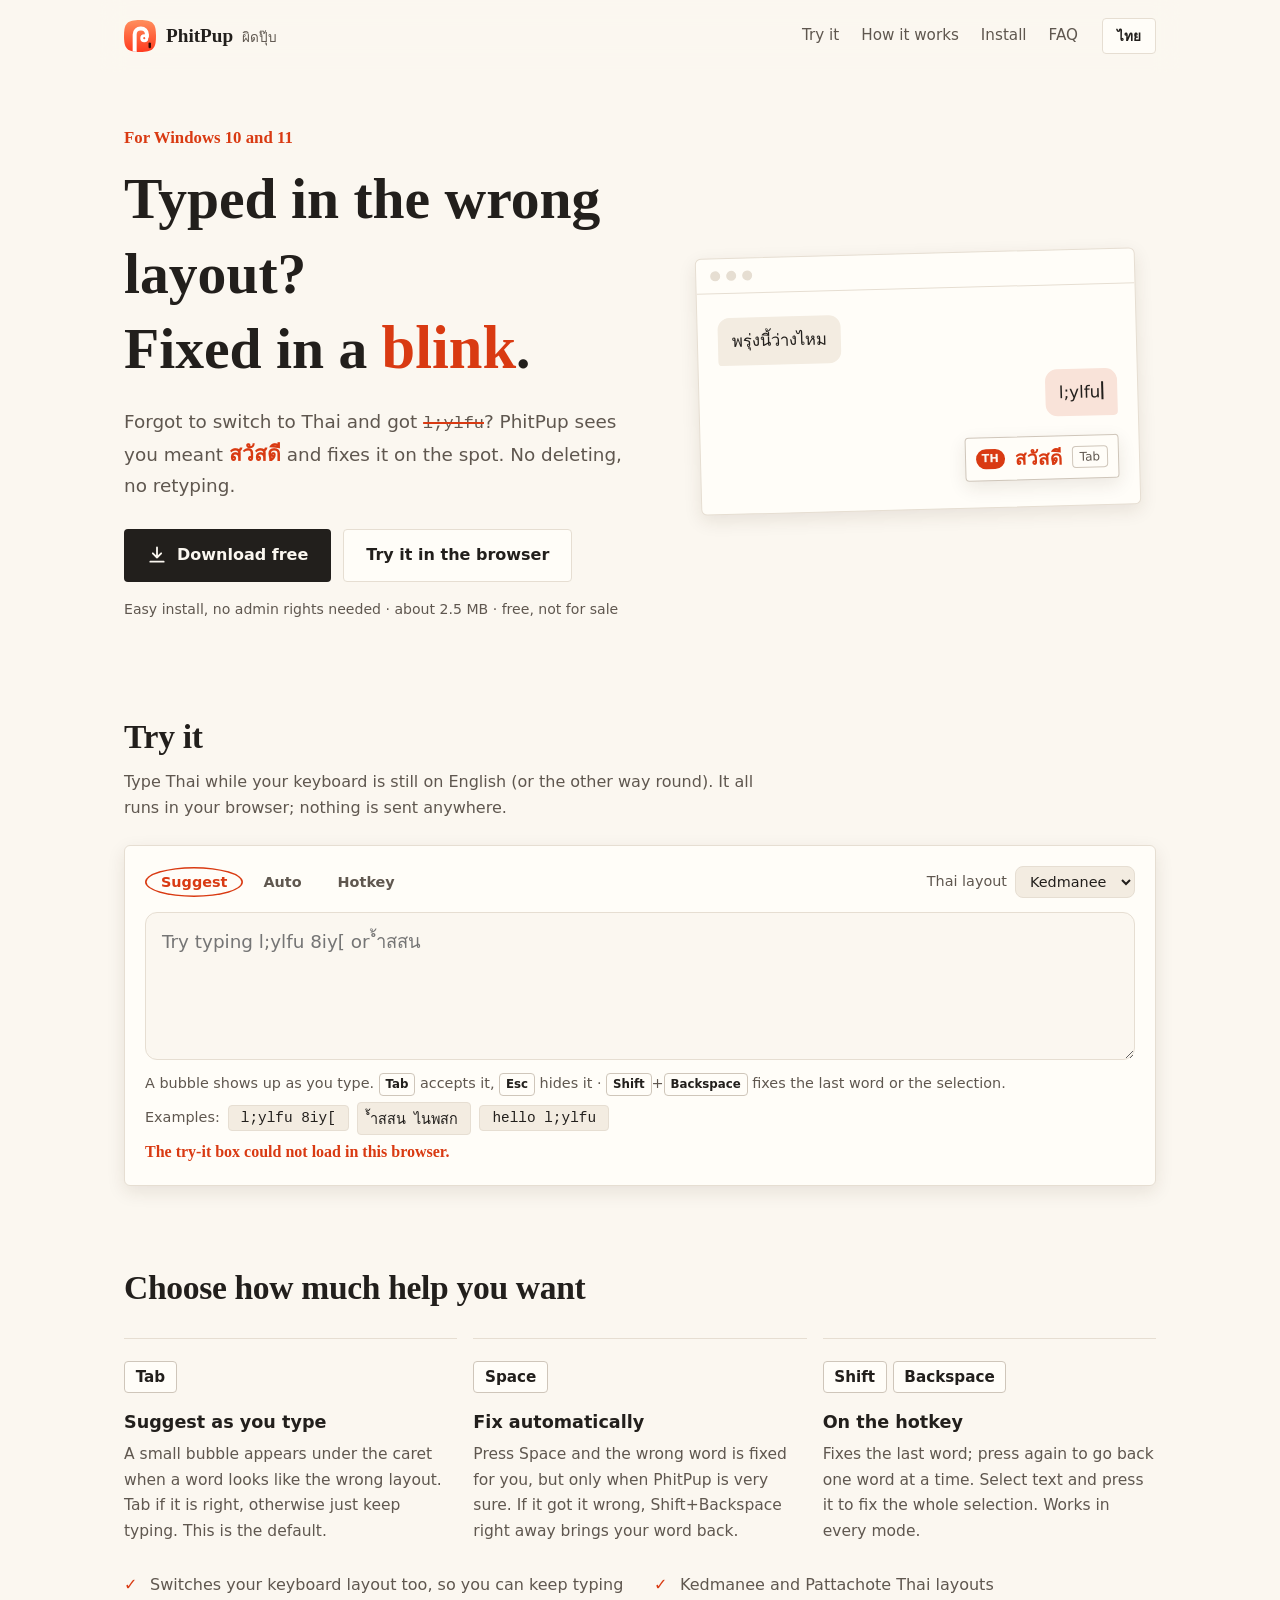
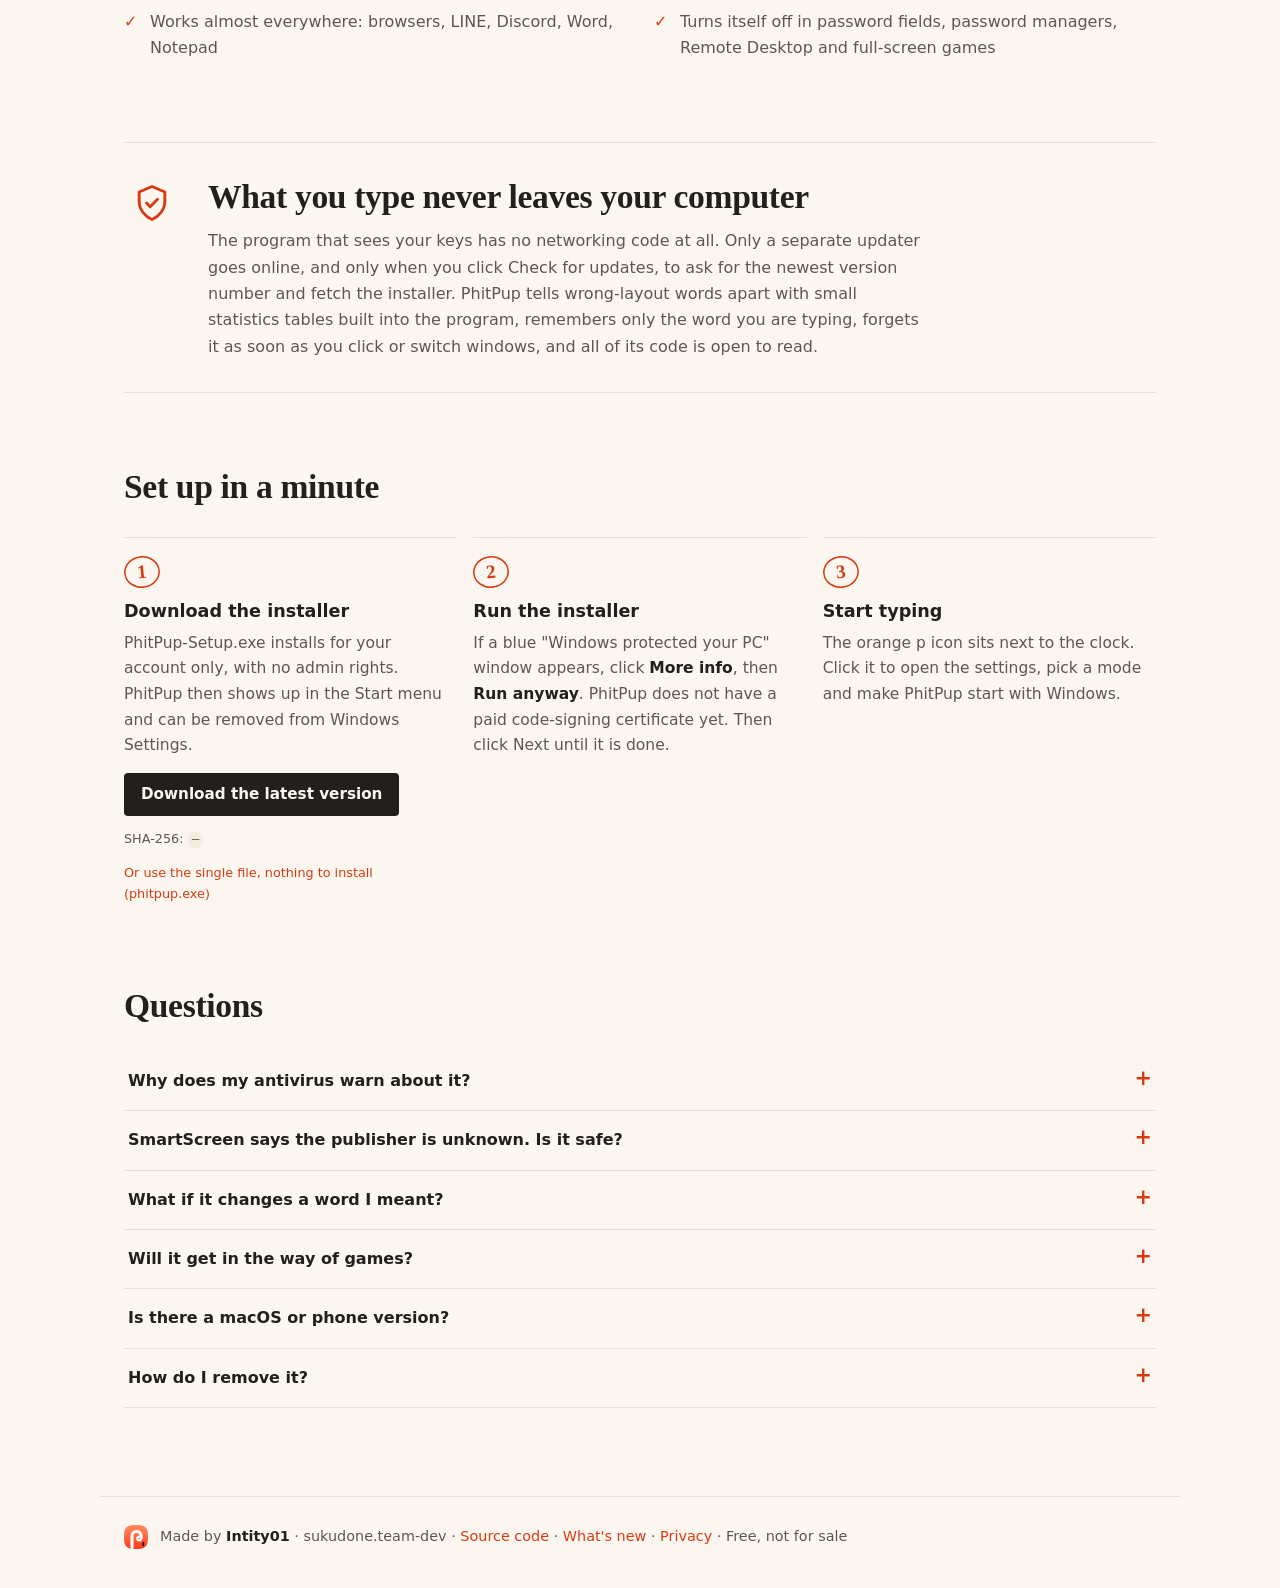
==== site/index.html @ d7568982 "What's new and privacy pages; say when PhitPup was updated The website gets changes.html (every vers" ====
<!doctype html>
<html lang="th" data-repo="intity01/phitpup">
<head>
<meta charset="utf-8">
<meta name="viewport" content="width=device-width, initial-scale=1">
<title>ผิดปุ๊บ PhitPup: แก้ข้อความที่พิมพ์ผิดภาษา ไทย ⇄ อังกฤษ</title>
<meta name="description" content="พิมพ์ลืมเปลี่ยนภาษาจนได้ l;ylfu? ผิดปุ๊บแก้ให้เป็น สวัสดี ทันที โปรแกรมเล็ก ๆ สำหรับ Windows ทำงานในเครื่อง ใช้ฟรี เปิดโค้ดให้ตรวจ">
<meta name="theme-color" content="#D93A12">
<link rel="icon" href="logo.svg" type="image/svg+xml">
<link rel="stylesheet" href="style.css">
</head>
<body>

<header class="top">
  <a class="brand" href="#">
    <img src="logo.svg" alt="" width="32" height="32">
    <span>PhitPup <small>ผิดปุ๊บ</small></span>
  </a>
  <nav>
    <a href="#try" data-i18n="nav.try">ลองเลย</a>
    <a href="#modes" data-i18n="nav.how">ใช้งานยังไง</a>
    <a href="#install" data-i18n="nav.install">ติดตั้ง</a>
    <a href="#faq" data-i18n="nav.faq">คำถาม</a>
  </nav>
  <button class="lang" id="lang" type="button" aria-label="Switch language">EN</button>
</header>

<main>

<section class="hero">
  <div class="hero-text">
    <p class="eyebrow" data-i18n="hero.eyebrow">สำหรับ Windows 10 และ 11</p>
    <h1 data-i18n="hero.title">พิมพ์ผิดภาษา?<br>แก้ได้ใน<em>ปุ๊บ</em>เดียว</h1>
    <p class="lead" data-i18n="hero.lead">ลืมกดเปลี่ยนภาษาจนได้ <code>l;ylfu</code> ใช่ไหม ผิดปุ๊บดูออกว่าคุณตั้งใจพิมพ์ <b>สวัสดี</b> แล้วแก้ให้ทันที ไม่ต้องลบพิมพ์ใหม่</p>
    <div class="cta">
      <a class="button primary" id="download" href="#install">
        <svg viewBox="0 0 24 24" aria-hidden="true"><path d="M12 3v12m0 0-5-5m5 5 5-5M4 20h16"/></svg>
        <span data-i18n="hero.download">ดาวน์โหลดฟรี</span>
      </a>
      <a class="button" href="#try" data-i18n="hero.try">ลองในเว็บก่อน</a>
    </div>
    <p class="meta" id="meta" data-i18n="hero.meta">ติดตั้งง่าย ไม่ต้องใช้สิทธิ์ admin · ประมาณ 2.5 MB · ใช้ฟรี ห้ามขาย</p>
  </div>

  <div class="demo" aria-hidden="true">
    <div class="window">
      <div class="window-bar"><i></i><i></i><i></i></div>
      <div class="window-body">
        <p class="chat other">พรุ่งนี้ว่างไหม</p>
        <p class="chat me"><span id="demo-text"></span><span class="caret"></span></p>
        <div class="bubble" id="demo-bubble">
          <span class="badge">TH</span><span id="demo-fix">สวัสดี</span><span class="key">Tab</span>
        </div>
      </div>
    </div>
  </div>
</section>

<section class="try" id="try">
  <h2 data-i18n="try.title">ลองพิมพ์ดู</h2>
  <p class="section-lead" data-i18n="try.lead">พิมพ์ภาษาไทยโดยที่คีย์บอร์ดยังเป็นภาษาอังกฤษ (หรือกลับกัน) ในช่องนี้ ทุกอย่างทำงานในเบราว์เซอร์ของคุณเอง ไม่มีอะไรถูกส่งออกไป</p>
  <div class="try-box">
    <div class="try-tools">
      <div class="seg" role="radiogroup" aria-label="Mode">
        <button type="button" data-mode="suggest" class="on" data-i18n="mode.suggest">แนะนำ</button>
        <button type="button" data-mode="auto" data-i18n="mode.auto">อัตโนมัติ</button>
        <button type="button" data-mode="manual" data-i18n="mode.manual">ปุ่มลัด</button>
      </div>
      <label class="select">
        <span data-i18n="try.layout">แป้นไทย</span>
        <select id="layout">
          <option value="0" data-i18n="layout.ked">เกษมณี</option>
          <option value="1" data-i18n="layout.pat">ปัตตะโชติ</option>
        </select>
      </label>
    </div>
    <div class="field">
      <textarea id="input" rows="4" spellcheck="false" autocomplete="off" data-i18n-placeholder="try.placeholder" placeholder="ลองพิมพ์ l;ylfu 8iy[ หรือ ้ำสสน"></textarea>
      <div class="mirror" id="mirror" aria-hidden="true"></div>
      <div class="bubble live" id="bubble" hidden>
        <span class="badge" id="bubble-lang">TH</span><span id="bubble-word"></span><span class="key" id="bubble-key">Tab</span>
      </div>
    </div>
    <p class="hint" id="hint" data-i18n="hint.suggest">bubble จะขึ้นระหว่างพิมพ์ กด <kbd>Tab</kbd> เพื่อรับ <kbd>Esc</kbd> เพื่อซ่อน · <kbd>Shift</kbd>+<kbd>Backspace</kbd> แก้คำล่าสุดหรือข้อความที่เลือก</p>
    <div class="samples">
      <span data-i18n="try.samples">ตัวอย่าง:</span>
      <button type="button" data-sample="l;ylfu 8iy[">l;ylfu 8iy[</button>
      <button type="button" data-sample="้ำสสน ไนพสก">้ำสสน ไนพสก</button>
      <button type="button" data-sample="hello l;ylfu">hello l;ylfu</button>
    </div>
    <p class="status" id="status" role="status"></p>
  </div>
</section>

<section class="modes" id="modes">
  <h2 data-i18n="modes.title">เลือกได้ว่าจะให้ช่วยแค่ไหน</h2>
  <div class="cards">
    <article class="card">
      <div class="card-keys"><kbd>Tab</kbd></div>
      <h3 data-i18n="modes.suggest.t">แนะนำขณะพิมพ์</h3>
      <p data-i18n="modes.suggest.p">bubble เล็ก ๆ ขึ้นใต้เคอร์เซอร์เมื่อคำที่พิมพ์ดูผิดภาษา กด Tab ถ้าใช่ ไม่ใช่ก็พิมพ์ต่อไปเลย เป็นค่าเริ่มต้น</p>
    </article>
    <article class="card">
      <div class="card-keys"><kbd>Space</kbd></div>
      <h3 data-i18n="modes.auto.t">แก้อัตโนมัติ</h3>
      <p data-i18n="modes.auto.p">กด Space แล้วคำที่ผิดจะถูกแก้ให้เอง แต่เฉพาะคำที่มั่นใจมาก ถ้าแก้ผิด กด Shift+Backspace ทันทีเพื่อคืนคำเดิม</p>
    </article>
    <article class="card">
      <div class="card-keys"><kbd>Shift</kbd><kbd>Backspace</kbd></div>
      <h3 data-i18n="modes.manual.t">เมื่อกดปุ่มลัด</h3>
      <p data-i18n="modes.manual.p">แก้คำล่าสุด กดซ้ำเพื่อย้อนไปทีละคำ หรือเลือกข้อความแล้วกดเพื่อแก้ทั้งก้อน ใช้ได้ทุกโหมด</p>
    </article>
  </div>
  <ul class="facts">
    <li data-i18n="facts.switch">แก้แล้วสลับภาษาของคีย์บอร์ดให้ด้วย พิมพ์ต่อได้เลย</li>
    <li data-i18n="facts.layouts">รองรับแป้นเกษมณีและปัตตะโชติ</li>
    <li data-i18n="facts.apps">ใช้ได้ในเกือบทุกโปรแกรม: เบราว์เซอร์, LINE, Discord, Word, Notepad</li>
    <li data-i18n="facts.off">ปิดตัวเองในช่องรหัสผ่าน, โปรแกรมจัดการรหัสผ่าน, Remote Desktop และเกมเต็มจอ</li>
  </ul>
</section>

<section class="privacy">
  <div class="privacy-icon" aria-hidden="true">
    <svg viewBox="0 0 24 24"><path d="M12 3 5 6v5c0 4.5 3 8.3 7 10 4-1.7 7-5.5 7-10V6l-7-3Z"/><path d="m9 12 2 2 4-4"/></svg>
  </div>
  <div>
    <h2 data-i18n="privacy.title">สิ่งที่คุณพิมพ์ ไม่ออกจากเครื่อง</h2>
    <p data-i18n="privacy.p">ตัวโปรแกรมที่เห็นปุ่มที่คุณกดไม่มีโค้ดต่ออินเทอร์เน็ตเลยแม้แต่บรรทัดเดียว จะมีแค่ตัวอัปเดตแยกต่างหากที่ต่อเน็ต และต่อเฉพาะตอนคุณกด "Check for updates" เพื่อถามเลขรุ่นล่าสุดและโหลดตัวติดตั้ง การตัดสินว่าคำไหนผิดภาษาทำด้วยตารางสถิติขนาดเล็กที่อยู่ในตัวโปรแกรม จำข้อความไว้แค่คำที่กำลังพิมพ์ ลืมทันทีเมื่อคลิกหรือสลับหน้าต่าง และโค้ดทั้งหมดเปิดให้ตรวจได้</p>
  </div>
</section>

<section class="install" id="install">
  <h2 data-i18n="install.title">ติดตั้งใน 1 นาที</h2>
  <ol class="steps">
    <li>
      <h3 data-i18n="install.1.t">ดาวน์โหลดตัวติดตั้ง</h3>
      <p data-i18n="install.1.p">PhitPup-Setup.exe ติดตั้งให้เฉพาะบัญชีของคุณ ไม่ต้องใช้สิทธิ์ admin มีใน Start menu และถอนออกได้จาก Settings ของ Windows</p>
      <a class="button primary small" id="download-2" href="#" data-i18n="install.1.b">ดาวน์โหลดรุ่นล่าสุด</a>
      <p class="hash"><span data-i18n="install.hash">SHA-256:</span> <code id="sha">—</code></p>
      <p class="hash"><a id="portable" href="#" data-i18n="install.portable">หรือใช้แบบไฟล์เดียวไม่ต้องติดตั้ง (phitpup.exe)</a></p>
    </li>
    <li>
      <h3 data-i18n="install.2.t">เปิดตัวติดตั้ง</h3>
      <p data-i18n="install.2.p">ถ้าขึ้นหน้าต่างสีน้ำเงิน "Windows protected your PC" ให้กด <b>More info</b> แล้ว <b>Run anyway</b> เพราะโปรแกรมยังไม่ได้ซื้อใบรับรองแบบเสียเงิน จากนั้นกด Next จนจบ</p>
    </li>
    <li>
      <h3 data-i18n="install.3.t">เริ่มพิมพ์</h3>
      <p data-i18n="install.3.p">ไอคอน p สีส้มจะอยู่ข้างนาฬิกา คลิกเพื่อเปิดหน้าตั้งค่า เลือกโหมด และเปิดให้ทำงานพร้อม Windows</p>
    </li>
  </ol>
</section>

<section class="faq" id="faq">
  <h2 data-i18n="faq.title">คำถามที่พบบ่อย</h2>
  <details>
    <summary data-i18n="faq.av.q">ทำไมโปรแกรมแอนตี้ไวรัสถึงเตือน?</summary>
    <p data-i18n="faq.av.a">ผิดปุ๊บต้องเห็นปุ่มที่คุณกดเพื่อรู้ว่าพิมพ์อะไรไป และต้องพิมพ์คำที่แก้แล้วแทนคุณ ซึ่งเป็นวิธีเดียวกับที่โปรแกรมดักคีย์บอร์ดใช้ แอนตี้ไวรัสบางตัวจึงเตือนแบบเหมารวม โค้ดทั้งหมดเปิดให้ตรวจ และคุณเช็กได้ว่าไฟล์ที่ได้ตรงกับที่ GitHub build ไว้ โดยเทียบค่า SHA-256 ด้านบน</p>
  </details>
  <details>
    <summary data-i18n="faq.smart.q">SmartScreen บอกว่าไม่รู้จักผู้พัฒนา ปลอดภัยไหม?</summary>
    <p data-i18n="faq.smart.a">ข้อความนี้ขึ้นกับทุกโปรแกรมที่ไม่ได้ซื้อใบรับรอง code signing ไฟล์ทุกรุ่นถูก build บน GitHub Actions จากโค้ดที่เปิดเผย พร้อมค่า SHA-256 ให้ตรวจ</p>
  </details>
  <details>
    <summary data-i18n="faq.wrong.q">ถ้ามันแก้คำที่ฉันตั้งใจพิมพ์?</summary>
    <p data-i18n="faq.wrong.a">กด Shift+Backspace ทันทีเพื่อคืนคำเดิม ถ้าคำไหนถูกเตือนบ่อย เช่น ตัวย่อ ให้กด Shift+Esc ตอนที่ bubble ขึ้น คำนั้นจะไม่ถูกเตือนอีก หรือเพิ่มเองในหน้า Words</p>
  </details>
  <details>
    <summary data-i18n="faq.games.q">เล่นเกมอยู่จะกวนไหม?</summary>
    <p data-i18n="faq.games.a">ไม่กวน ผิดปุ๊บปิดตัวเองในหน้าต่างเต็มจอ และเพิ่มโปรแกรมที่ไม่อยากให้ทำงานได้ในหน้า Programs</p>
  </details>
  <details>
    <summary data-i18n="faq.mac.q">มีสำหรับ macOS หรือมือถือไหม?</summary>
    <p data-i18n="faq.mac.a">ตอนนี้มีแค่ Windows แกนหลักของโปรแกรมแยกออกจากส่วนที่ผูกกับระบบปฏิบัติการไว้แล้ว รุ่น macOS จึงเป็นไปได้ในอนาคต</p>
  </details>
  <details>
    <summary data-i18n="faq.remove.q">ลบโปรแกรมยังไง?</summary>
    <p data-i18n="faq.remove.a">เปิด Settings ของ Windows ไปที่ Apps &gt; Installed apps เลือก PhitPup แล้วกด Uninstall ถ้าใช้แบบไฟล์เดียว ให้ปิด Start with Windows คลิกขวาที่ไอคอน เลือก Quit แล้วลบไฟล์ phitpup.exe การตั้งค่าอยู่ใน %APPDATA%\PhitPup ลบโฟลเดอร์นั้นได้เลย</p>
  </details>
</section>

</main>

<footer>
  <img src="logo.svg" alt="" width="24" height="24">
  <p><span data-i18n="footer.made">ทำโดย</span> <b>Intity01</b> · sukudone.team-dev · <a id="source" href="#" data-i18n="footer.source">ซอร์สโค้ด</a> · <a href="changes.html" data-i18n="footer.changes">มีอะไรใหม่</a> · <a href="privacy.html" data-i18n="footer.privacy">ความเป็นส่วนตัว</a> · <span data-i18n="footer.license">ใช้ฟรี ห้ามขาย</span></p>
</footer>

<script src="app.js"></script>
</body>
</html>
---- site/style.css ----
/* Red pen on paper, as in the app. The fonts are served from fonts/ (copied
   from assets/fonts by the Pages workflow), so the page still makes no
   requests to anyone else. */

@font-face { font-family: "IBM Plex Sans Thai"; font-weight: 400; font-display: swap; src: url("fonts/IBMPlexSansThai-Regular.ttf") format("truetype"); }
@font-face { font-family: "IBM Plex Sans Thai"; font-weight: 500 700; font-display: swap; src: url("fonts/IBMPlexSansThai-Medium.ttf") format("truetype"); }
@font-face { font-family: "Mali"; font-weight: 600; font-display: swap; src: url("fonts/Mali-SemiBold.ttf") format("truetype"); }
@font-face { font-family: "Noto Serif Thai"; font-weight: 700; font-display: swap; src: url("fonts/NotoSerifThai-Bold.ttf") format("truetype"); }

:root {
  --bg: #fbf7f0;
  --surface: #fffdf8;
  --surface-2: #f3ece1;
  --text: #221f1c;
  --sub: #5f574f;
  --line: #e6ded2;
  --accent: #d93a12;
  --accent-soft: #f9e3d9;
  --margin: #edc6b8;
  --key: #fffdf8;
  --key-line: #cfc6ba;
  --shadow: 0 6px 18px rgb(60 40 20 / 10%);
  --radius: 6px;
  --font: "IBM Plex Sans Thai", "Leelawadee UI", system-ui, -apple-system, sans-serif;
  --serif: "Noto Serif Thai", Georgia, "Times New Roman", serif;
  --pen: "Mali", "Segoe Print", cursive;
  --mono: "Cascadia Mono", "Consolas", ui-monospace, monospace;
  color-scheme: light;
}

@media (prefers-color-scheme: dark) {
  :root {
    --bg: #1e1b18;
    --surface: #2a2622;
    --surface-2: #332e29;
    --text: #f3eee7;
    --sub: #b3aaa0;
    --line: #3a3530;
    --accent: #ff7a52;
    --accent-soft: #3a2219;
    --margin: #4a2a1e;
    --key: #2a2622;
    --key-line: #4a443e;
    --shadow: 0 6px 18px rgb(0 0 0 / 35%);
    color-scheme: dark;
  }
}

* { box-sizing: border-box; }

html { scroll-behavior: smooth; }

body {
  margin: 0;
  background: var(--bg);
  color: var(--text);
  font: 16px/1.65 var(--font);
  -webkit-font-smoothing: antialiased;
}

a { color: var(--accent); text-decoration: none; }
a:hover { text-decoration: underline; }

code { font-family: var(--mono); font-size: 0.92em; background: var(--surface-2); padding: 0.1em 0.35em; border-radius: 6px; }

kbd {
  display: inline-block;
  min-width: 1.9em;
  padding: 0.05em 0.5em;
  font: 600 0.82em/1.6 var(--font);
  text-align: center;
  background: var(--key);
  border: 1px solid var(--key-line);
  border-radius: 4px;
  color: var(--text);
}

main, .top, footer { max-width: 1080px; margin: 0 auto; padding: 0 24px; }

section { padding: 72px 0 8px; scroll-margin-top: 64px; }

h1, h2, h3 { line-height: 1.3; margin: 0; }
h1, h2 { font-family: var(--serif); font-weight: 700; }
h2 { font-size: clamp(1.6rem, 3vw, 2.1rem); letter-spacing: -0.01em; }
h3 { font-size: 1.1rem; }

.section-lead { color: var(--sub); max-width: 640px; margin: 10px 0 24px; }

/* Header */

.top {
  display: flex;
  align-items: center;
  gap: 24px;
  height: 72px;
  position: sticky;
  top: 0;
  z-index: 10;
  background: color-mix(in srgb, var(--bg) 88%, transparent);
  backdrop-filter: blur(12px);
}

.brand { display: flex; align-items: center; gap: 10px; color: var(--text); font: 700 1.2rem var(--serif); }
.brand:hover { text-decoration: none; }
.brand small { font-weight: 500; color: var(--sub); font-size: 0.85rem; margin-left: 4px; }

nav { display: flex; gap: 22px; margin-left: auto; }
nav a { color: var(--sub); font-size: 0.95rem; }
nav a:hover { color: var(--text); text-decoration: none; }

.lang {
  font: 600 0.85rem var(--font);
  color: var(--text);
  background: var(--surface);
  border: 1px solid var(--line);
  border-radius: 4px;
  padding: 6px 14px;
  cursor: pointer;
}
.lang:hover { border-color: var(--key-line); }

/* Buttons */

.button {
  display: inline-flex;
  align-items: center;
  gap: 10px;
  padding: 12px 22px;
  border-radius: 4px;
  font-weight: 600;
  color: var(--text);
  background: var(--surface);
  border: 1px solid var(--line);
  transition: transform 0.15s ease, box-shadow 0.15s ease, background 0.15s ease;
}
.button:hover { text-decoration: none; transform: translateY(-1px); box-shadow: var(--shadow); }
.button svg { width: 20px; height: 20px; fill: none; stroke: currentColor; stroke-width: 2.2; stroke-linecap: round; stroke-linejoin: round; }
/* The main action is ink on paper. */
.button.primary {
  color: var(--bg);
  border-color: transparent;
  background: var(--text);
}
.button.small { padding: 8px 16px; font-size: 0.95rem; }

/* Hero */

.hero {
  display: grid;
  grid-template-columns: 1.05fr 1fr;
  gap: 56px;
  align-items: center;
  padding-top: 56px;
}

.eyebrow { margin: 0 0 14px; color: var(--accent); font: 600 1.05rem var(--pen); }

h1 { font-size: clamp(2.4rem, 5.4vw, 3.6rem); }
h1 em { font: 600 1.05em var(--pen); font-style: normal; color: var(--accent); }

.lead { font-size: 1.15rem; color: var(--sub); margin: 20px 0 28px; max-width: 520px; }
/* The wrong word struck through, the right one in pen. */
.lead code { background: none; padding: 0; color: var(--sub); text-decoration: line-through 2px var(--accent); }
.lead b { font: 600 1.15em var(--pen); color: var(--accent); }

.cta { display: flex; gap: 12px; flex-wrap: wrap; }
.meta { color: var(--sub); font-size: 0.88rem; margin-top: 16px; }

.demo { display: flex; justify-content: center; }

.window {
  width: min(440px, 100%);
  background: var(--surface);
  border: 1px solid var(--line);
  border-radius: 6px;
  box-shadow: var(--shadow);
  overflow: hidden;
  transform: rotate(-1.5deg);
}
.window-bar { display: flex; gap: 6px; padding: 12px 14px; border-bottom: 1px solid var(--line); }
.window-bar i { width: 10px; height: 10px; border-radius: 50%; background: var(--line); }
.window-body { position: relative; padding: 24px 20px 70px; min-height: 220px; }

.chat { margin: 0 0 12px; padding: 10px 14px; border-radius: 12px; width: fit-content; max-width: 80%; font-size: 1.05rem; }
.chat.other { background: var(--surface-2); border-bottom-left-radius: 4px; }
.chat.me { margin-left: auto; background: var(--accent-soft); border-bottom-right-radius: 4px; min-height: 1.65em; min-width: 3em; }
.caret { display: inline-block; width: 2px; height: 1.1em; background: var(--text); vertical-align: -0.15em; margin-left: 1px; animation: blink 1s steps(1) infinite; }
@keyframes blink { 50% { opacity: 0; } }

.bubble {
  position: absolute;
  display: inline-flex;
  align-items: center;
  gap: 10px;
  padding: 6px 10px;
  background: var(--surface);
  border: 1px solid var(--key-line);
  border-radius: 4px;
  box-shadow: var(--shadow);
  font: 600 1.2rem var(--pen);
  color: var(--accent);
  white-space: nowrap;
  transition: opacity 0.15s ease, transform 0.15s ease;
}
.bubble .badge { font: 600 0.7rem/1 var(--font); color: var(--bg); background: var(--accent); padding: 4px 6px; border-radius: 999px; }
.bubble .key { font: 500 0.75rem/1 var(--font); color: var(--sub); border: 1px solid var(--key-line); padding: 4px 7px; border-radius: 4px; }

#demo-bubble { right: 20px; top: 150px; opacity: 0; transform: translateY(6px); }
#demo-bubble.show { opacity: 1; transform: none; }

/* Try it */

.try-box {
  background: var(--surface);
  border: 1px solid var(--line);
  border-radius: var(--radius);
  padding: 20px;
  box-shadow: var(--shadow);
}

.try-tools { display: flex; justify-content: space-between; align-items: center; gap: 12px; flex-wrap: wrap; margin-bottom: 14px; }

.seg { display: inline-flex; gap: 4px; }
.seg button {
  font: 600 0.9rem var(--font);
  color: var(--sub);
  background: none;
  border: 0;
  padding: 7px 16px;
  border-radius: 8px;
  cursor: pointer;
}
/* The chosen mode is circled in pen. */
.seg button.on { color: var(--accent); border-radius: 50%; box-shadow: inset 0 0 0 1.6px var(--accent); }

.select { display: inline-flex; align-items: center; gap: 8px; color: var(--sub); font-size: 0.9rem; }
.select select {
  font: inherit;
  color: var(--text);
  background: var(--surface-2);
  border: 1px solid var(--line);
  border-radius: 8px;
  padding: 6px 10px;
}

.field { position: relative; }

textarea, .mirror {
  width: 100%;
  font: 1.15rem/1.6 var(--font);
  padding: 14px 16px;
  border-radius: 12px;
  border: 1px solid var(--line);
  white-space: pre-wrap;
  overflow-wrap: break-word;
}
textarea {
  display: block;
  resize: vertical;
  min-height: 130px;
  color: var(--text);
  background: var(--bg);
  outline: none;
}
textarea:focus { border-color: var(--accent); box-shadow: 0 0 0 2px var(--accent-soft); }
.mirror { position: absolute; inset: 0; visibility: hidden; pointer-events: none; overflow: hidden; }
.bubble.live { z-index: 2; pointer-events: none; }
.bubble[hidden] { display: none; }

.hint { color: var(--sub); font-size: 0.9rem; margin: 12px 0 6px; }

.samples { display: flex; align-items: center; flex-wrap: wrap; gap: 8px; color: var(--sub); font-size: 0.9rem; }
.samples button {
  font: 0.9rem var(--mono);
  color: var(--text);
  background: var(--surface-2);
  border: 1px solid var(--line);
  border-radius: 4px;
  padding: 4px 12px;
  cursor: pointer;
}
.samples button:hover { border-color: var(--accent); }

.status { min-height: 1.4em; margin: 8px 0 0; color: var(--accent); font: 600 1rem var(--pen); }

/* Modes */

.cards { display: grid; grid-template-columns: repeat(3, 1fr); gap: 16px; margin-top: 28px; }
.card { border-top: 1px solid var(--line); padding: 22px 0 0; }
.card-keys { display: flex; gap: 6px; margin-bottom: 18px; }
.card-keys kbd { font-size: 0.95rem; padding: 0.2em 0.7em; }
.card p { color: var(--sub); margin: 8px 0 0; font-size: 0.97rem; }

.facts { list-style: none; padding: 0; margin: 28px 0 0; display: grid; grid-template-columns: 1fr 1fr; gap: 10px 28px; }
.facts li { position: relative; padding-left: 26px; color: var(--sub); }
.facts li::before { content: "✓"; position: absolute; left: 0; top: 0; color: var(--accent); font-weight: 700; }

/* Privacy */

.privacy {
  display: flex;
  gap: 28px;
  align-items: flex-start;
  margin-top: 72px;
  padding: 32px 0;
  border-top: 1px solid var(--line);
  border-bottom: 1px solid var(--line);
}
.privacy p { color: var(--sub); max-width: 720px; margin: 10px 0 0; }
.privacy-icon {
  flex: none;
  width: 56px;
  height: 56px;
  display: grid;
  place-items: center;
}
.privacy-icon svg { width: 44px; height: 44px; fill: none; stroke: var(--accent); stroke-width: 1.6; stroke-linejoin: round; stroke-linecap: round; }

/* Install */

.steps { list-style: none; counter-reset: step; padding: 0; margin: 28px 0 0; display: grid; grid-template-columns: repeat(3, 1fr); gap: 16px; }
.steps li { counter-increment: step; border-top: 1px solid var(--line); padding: 18px 0 0; }
/* Step numbers circled in pen. */
.steps li::before {
  content: counter(step);
  display: grid;
  place-items: center;
  width: 36px;
  height: 32px;
  margin-bottom: 12px;
  border-radius: 50%;
  font: 600 1.2rem var(--pen);
  color: var(--accent);
  box-shadow: inset 0 0 0 1.6px var(--accent);
  transform: rotate(-6deg);
}
.steps p { color: var(--sub); margin: 8px 0 14px; font-size: 0.97rem; }
.steps p b { color: var(--text); }
.hash { font-size: 0.8rem !important; margin: 12px 0 0 !important; overflow-wrap: anywhere; }
.hash code { font-size: 0.95em; }

/* FAQ */

.faq details { border-bottom: 1px solid var(--line); padding: 0 4px; }
.faq details:first-of-type { margin-top: 24px; }
.faq summary {
  cursor: pointer;
  padding: 16px 0;
  font-weight: 600;
  list-style: none;
  display: flex;
  justify-content: space-between;
  gap: 16px;
}
.faq summary::-webkit-details-marker { display: none; }
.faq summary::after { content: "+"; color: var(--accent); font-size: 1.3rem; line-height: 1; transition: transform 0.2s ease; }
.faq details[open] summary::after { transform: rotate(45deg); }
.faq details p { color: var(--sub); margin: 0 0 18px; }

/* Footer */

footer {
  display: flex;
  align-items: center;
  gap: 12px;
  margin-top: 80px;
  padding-top: 28px;
  padding-bottom: 40px;
  border-top: 1px solid var(--line);
  color: var(--sub);
  font-size: 0.9rem;
}
footer p { margin: 0; }
footer b { color: var(--text); }

/* Small screens */

@media (max-width: 860px) {
  nav { display: none; }
  .lang { margin-left: auto; }
  .hero { grid-template-columns: 1fr; gap: 40px; padding-top: 32px; }
  .cards, .steps { grid-template-columns: 1fr; }
  .facts { grid-template-columns: 1fr; }
  .privacy { flex-direction: column; padding: 24px; }
  main, .top, footer { padding: 0 16px; }
  footer { padding-bottom: 32px; }
}

@media (prefers-reduced-motion: reduce) {
  * { transition: none !important; animation: none !important; scroll-behavior: auto !important; }
}

/* The plain pages (changes.html, privacy.html) carry both languages. */
html[lang="th"] [data-lang="en"],
html[lang="en"] [data-lang="th"] { display: none; }
.doc { max-width: 760px; }
.doc h1 { font-size: clamp(2rem, 4vw, 2.6rem); margin: 0; }
.doc h2 { font-size: 1.35rem; margin: 32px 0 8px; }
.doc p, .doc li { color: var(--sub); }
.doc ul { padding-left: 1.2em; }
.doc li { margin: 6px 0; }
.doc code { font-size: 0.9em; }
section.release { padding: 24px 0 0; border-top: 1px solid var(--line); margin-top: 24px; }
.release h2 { margin: 0 0 6px; font-family: var(--pen); color: var(--accent); }
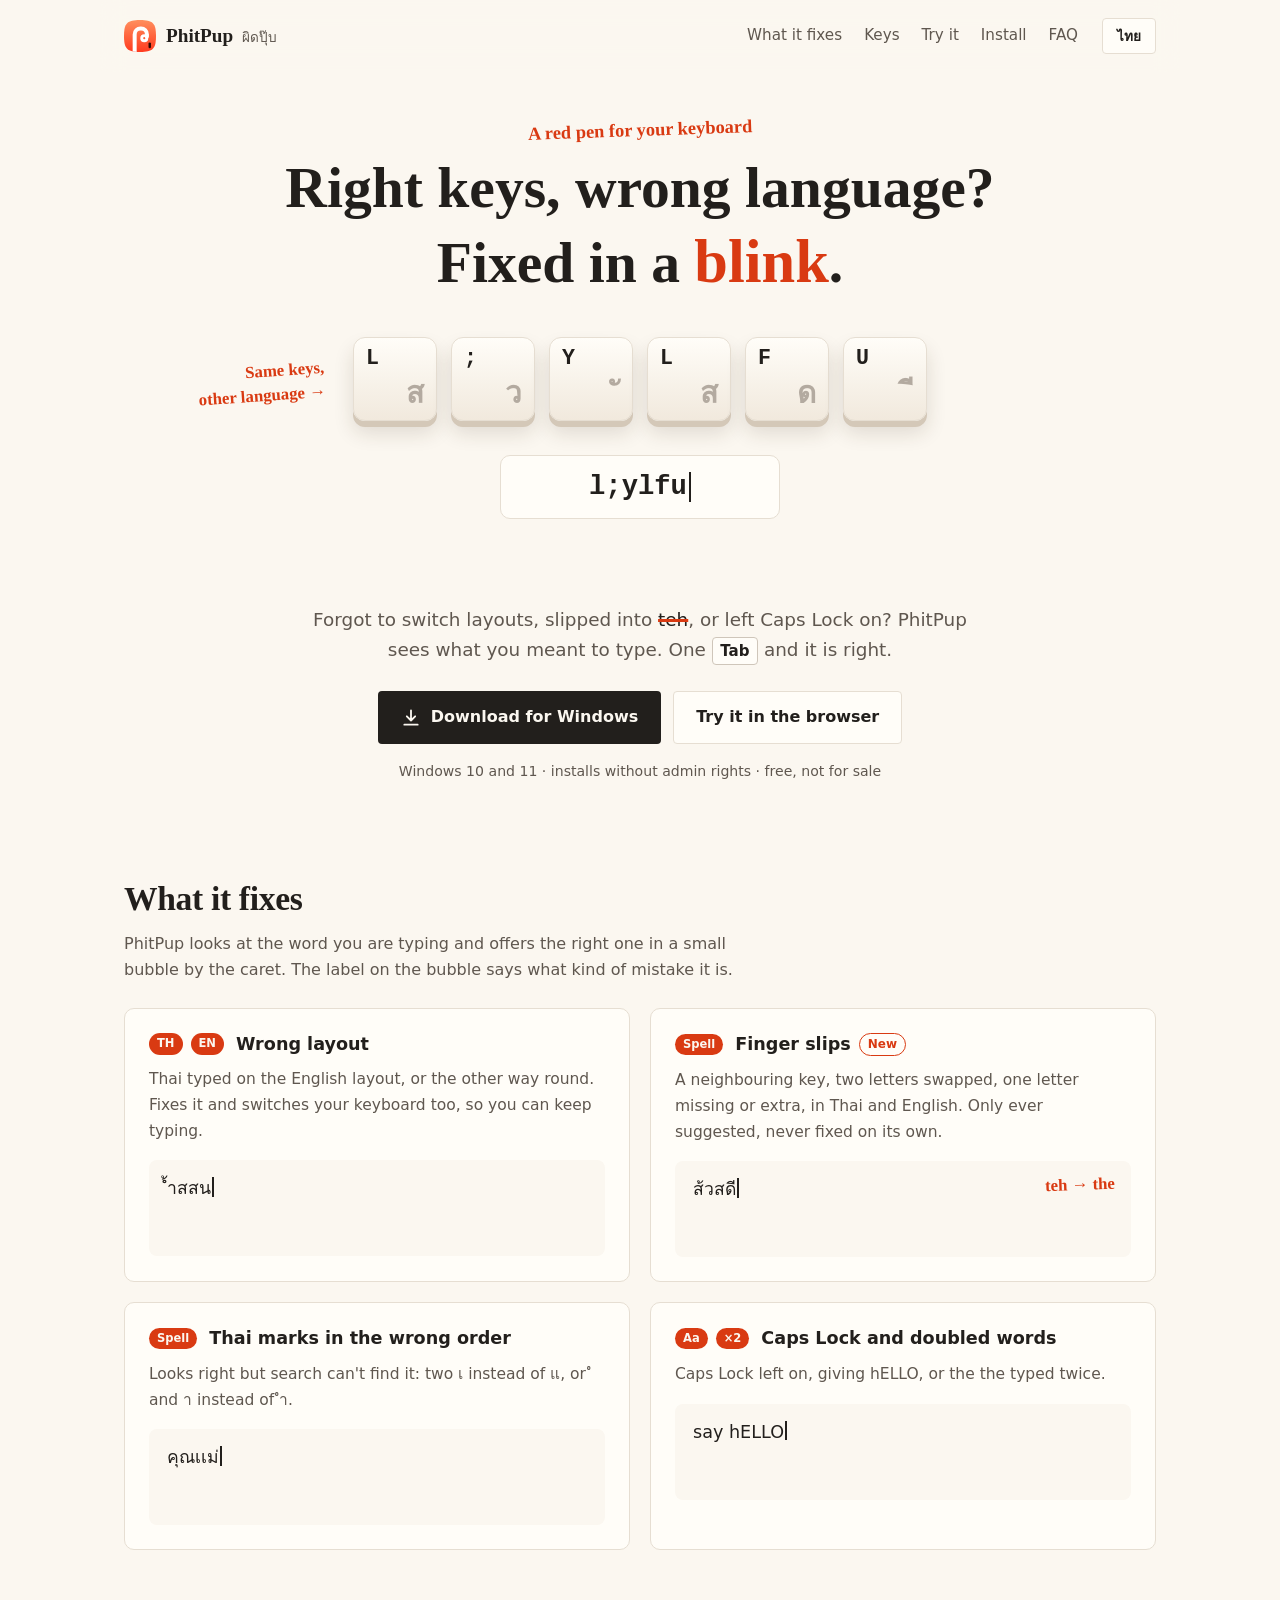
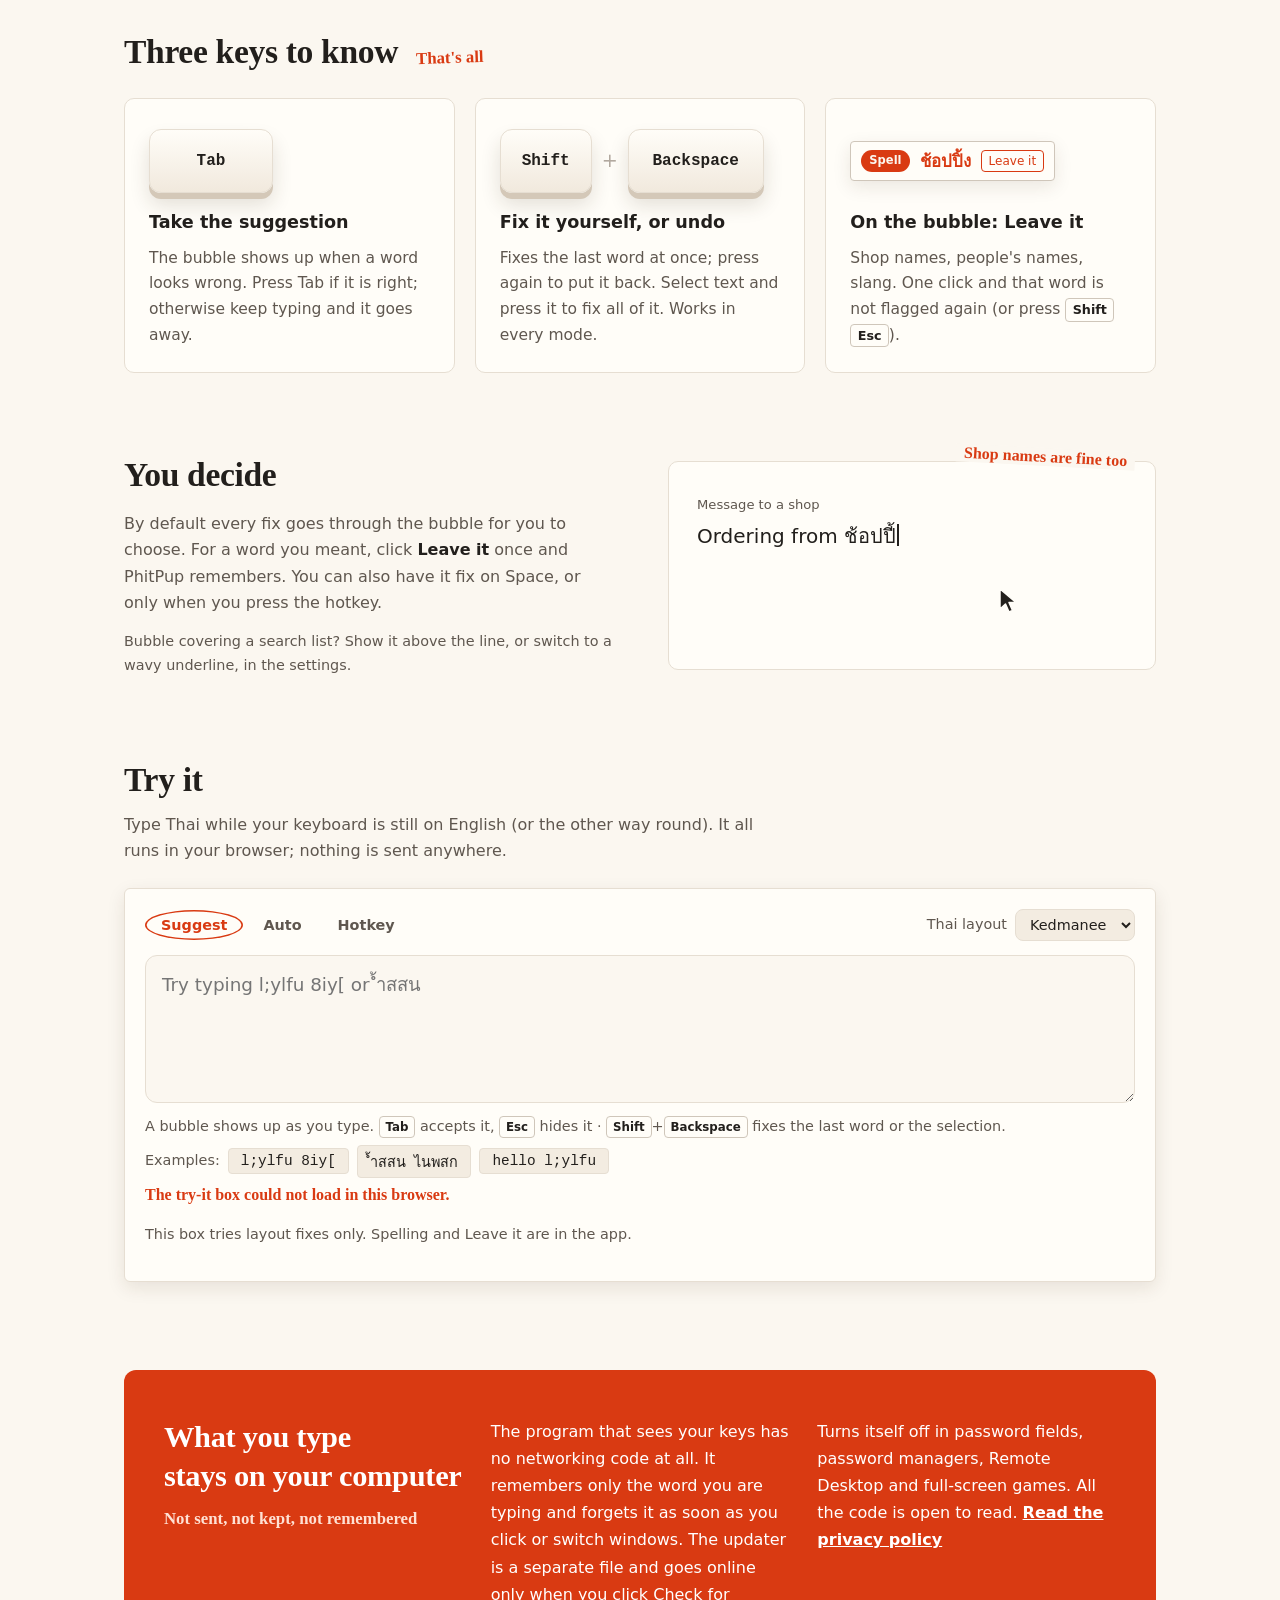
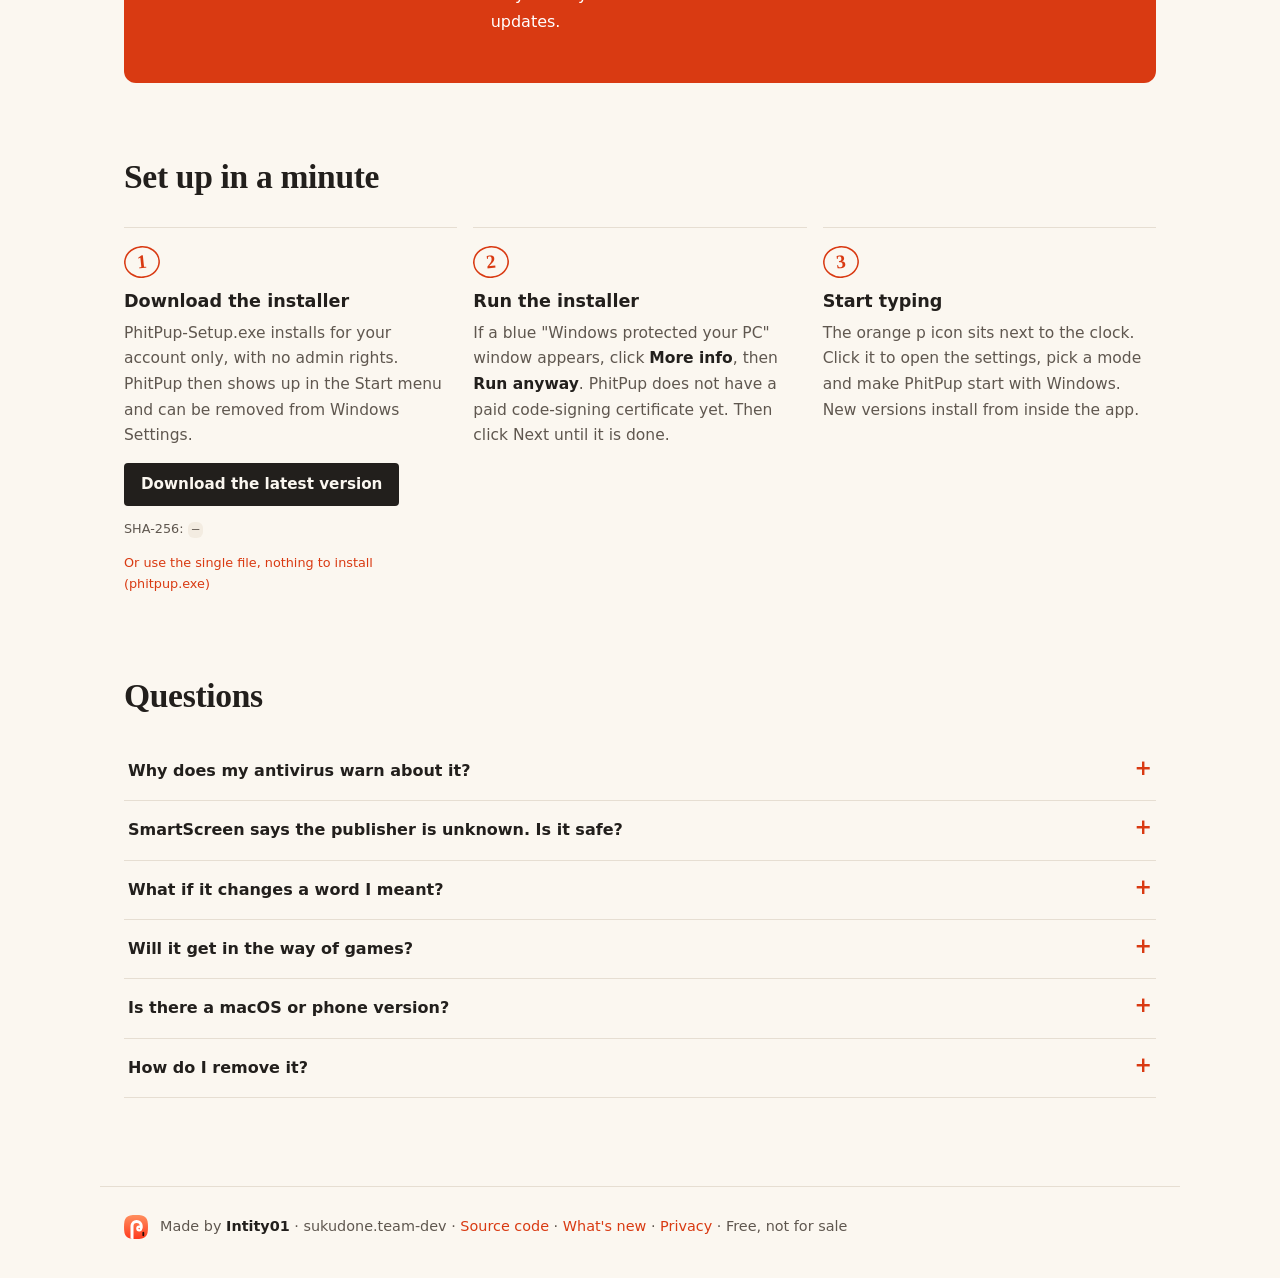
==== commit 3e263764: "Home page: red pen with the Thai keycaps Keys pressed into สวัสดี in the hero, cards that play each " ====
--- a/site/index.html
+++ b/site/index.html
@@ -17,8 +17,9 @@
     <span>PhitPup <small>ผิดปุ๊บ</small></span>
   </a>
   <nav>
+    <a href="#what" data-i18n="nav.what">แก้อะไรได้</a>
+    <a href="#keys" data-i18n="nav.keys">ปุ่มที่ต้องรู้</a>
     <a href="#try" data-i18n="nav.try">ลองเลย</a>
-    <a href="#modes" data-i18n="nav.how">ใช้งานยังไง</a>
     <a href="#install" data-i18n="nav.install">ติดตั้ง</a>
     <a href="#faq" data-i18n="nav.faq">คำถาม</a>
   </nav>
@@ -28,31 +29,122 @@
 <main>
 
 <section class="hero">
-  <div class="hero-text">
-    <p class="eyebrow" data-i18n="hero.eyebrow">สำหรับ Windows 10 และ 11</p>
-    <h1 data-i18n="hero.title">พิมพ์ผิดภาษา?<br>แก้ได้ใน<em>ปุ๊บ</em>เดียว</h1>
-    <p class="lead" data-i18n="hero.lead">ลืมกดเปลี่ยนภาษาจนได้ <code>l;ylfu</code> ใช่ไหม ผิดปุ๊บดูออกว่าคุณตั้งใจพิมพ์ <b>สวัสดี</b> แล้วแก้ให้ทันที ไม่ต้องลบพิมพ์ใหม่</p>
-    <div class="cta">
-      <a class="button primary" id="download" href="#install">
-        <svg viewBox="0 0 24 24" aria-hidden="true"><path d="M12 3v12m0 0-5-5m5 5 5-5M4 20h16"/></svg>
-        <span data-i18n="hero.download">ดาวน์โหลดฟรี</span>
-      </a>
-      <a class="button" href="#try" data-i18n="hero.try">ลองในเว็บก่อน</a>
-    </div>
-    <p class="meta" id="meta" data-i18n="hero.meta">ติดตั้งง่าย ไม่ต้องใช้สิทธิ์ admin · ประมาณ 2.5 MB · ใช้ฟรี ห้ามขาย</p>
-  </div>
-
-  <div class="demo" aria-hidden="true">
-    <div class="window">
-      <div class="window-bar"><i></i><i></i><i></i></div>
-      <div class="window-body">
-        <p class="chat other">พรุ่งนี้ว่างไหม</p>
-        <p class="chat me"><span id="demo-text"></span><span class="caret"></span></p>
-        <div class="bubble" id="demo-bubble">
-          <span class="badge">TH</span><span id="demo-fix">สวัสดี</span><span class="key">Tab</span>
-        </div>
-      </div>
-    </div>
+  <p class="eyebrow" data-i18n="hero.eyebrow">ครูปากกาแดงประจำคีย์บอร์ดของคุณ</p>
+  <h1 data-i18n="hero.title">ปุ่มเดิม ภาษาผิด<br>แก้ให้ใน<em>ปุ๊บ</em>เดียว</h1>
+
+  <div class="stage" aria-hidden="true">
+    <p class="side-note" data-i18n="hero.note">ปุ่มเดียวกัน<br>คนละภาษา →</p>
+    <div class="caps">
+      <div class="cap" style="--i: 0"><span class="en">L</span><span class="th">ส</span></div>
+      <div class="cap" style="--i: 1"><span class="en">;</span><span class="th">ว</span></div>
+      <div class="cap" style="--i: 2"><span class="en">Y</span><span class="th">ั</span></div>
+      <div class="cap" style="--i: 3"><span class="en">L</span><span class="th">ส</span></div>
+      <div class="cap" style="--i: 4"><span class="en">F</span><span class="th">ด</span></div>
+      <div class="cap" style="--i: 5"><span class="en">U</span><span class="th">ี</span></div>
+    </div>
+    <div class="screen">
+      <div class="line">
+        <span class="typed">l;ylfu<span class="caret"></span></span>
+        <span class="meant">สวัสดี<span class="caret"></span></span>
+      </div>
+      <div class="bubble hero-bubble"><span class="badge">TH</span><span>สวัสดี</span><span class="key">Tab</span><span class="leave" data-i18n="bubble.leave">ไม่ต้องแก้</span></div>
+    </div>
+  </div>
+
+  <p class="lead" data-i18n="hero.lead">ลืมเปลี่ยนภาษา นิ้วพลาดเป็น <s>ส้วสดี</s> หรือลืมปิด Caps Lock ผิดปุ๊บเห็นทันทีว่าคุณตั้งใจพิมพ์อะไร กด <kbd>Tab</kbd> ครั้งเดียวก็ถูก</p>
+  <div class="cta">
+    <a class="button primary" id="download" href="#install">
+      <svg viewBox="0 0 24 24" aria-hidden="true"><path d="M12 3v12m0 0-5-5m5 5 5-5M4 20h16"/></svg>
+      <span data-i18n="hero.download">ดาวน์โหลดสำหรับ Windows</span>
+    </a>
+    <a class="button" href="#try" data-i18n="hero.try">ลองในเว็บก่อน</a>
+  </div>
+  <p class="meta" id="meta" data-i18n="hero.meta">Windows 10 และ 11 · ติดตั้งโดยไม่ต้องใช้สิทธิ์ admin · ใช้ฟรี ห้ามขาย</p>
+</section>
+
+<section class="what" id="what">
+  <h2 data-i18n="what.title">แก้อะไรได้บ้าง</h2>
+  <p class="section-lead" data-i18n="what.lead">ผิดปุ๊บดูคำที่คุณกำลังพิมพ์ทีละคำ แล้วเสนอคำที่ถูกในฟองเล็ก ๆ ข้างเคอร์เซอร์ ป้ายบนฟองบอกว่าผิดแบบไหน</p>
+  <div class="fixes">
+    <article class="fix" style="--d: 0s">
+      <div class="fix-head"><span class="badge">TH</span><span class="badge">EN</span><h3 data-i18n="what.layout.t">ลืมเปลี่ยนภาษา</h3></div>
+      <p data-i18n="what.layout.p">พิมพ์ไทยตอนแป้นยังเป็นอังกฤษ หรือกลับกัน แก้แล้วสลับแป้นให้ด้วย พิมพ์ต่อได้เลย</p>
+      <div class="scene" aria-hidden="true">
+        <span class="wrong">้ำสสน<span class="caret"></span></span>
+        <span class="right">hello<span class="caret"></span></span>
+        <div class="bubble"><span class="badge">EN</span><span>hello</span><span class="key">Tab</span></div>
+      </div>
+    </article>
+    <article class="fix" style="--d: 1.2s">
+      <div class="fix-head"><span class="badge" data-i18n="badge.slip">สะกด</span><h3 data-i18n="what.slip.t">นิ้วพลาด</h3><span class="new" data-i18n="what.new">ใหม่</span></div>
+      <p data-i18n="what.slip.p">กดโดนปุ่มข้าง ๆ กดสลับกัน ขาดหรือเกินไปหนึ่งตัว ทั้งไทยและอังกฤษ เสนอให้เท่านั้น ไม่แก้เอง</p>
+      <div class="scene" aria-hidden="true">
+        <span class="wrong">ส้วสดี<span class="caret"></span></span>
+        <span class="right">สวัสดี<span class="caret"></span></span>
+        <div class="bubble"><span class="badge" data-i18n="badge.slip">สะกด</span><span>สวัสดี</span><span class="key">Tab</span></div>
+        <span class="pen-note">teh → the</span>
+      </div>
+    </article>
+    <article class="fix" style="--d: 2.4s">
+      <div class="fix-head"><span class="badge" data-i18n="badge.slip">สะกด</span><h3 data-i18n="what.order.t">สระ วรรณยุกต์สลับลำดับ</h3></div>
+      <p data-i18n="what.order.p">หน้าตาเหมือนถูก แต่ค้นหาไม่เจอ เช่น เ สองตัวแทน แ หรือ ํ กับ า แทน ำ</p>
+      <div class="scene" aria-hidden="true">
+        <span class="wrong">คุณเเม่<span class="caret"></span></span>
+        <span class="right">คุณแม่<span class="caret"></span></span>
+        <div class="bubble"><span class="badge" data-i18n="badge.slip">สะกด</span><span>แม่</span><span class="key">Tab</span></div>
+      </div>
+    </article>
+    <article class="fix" style="--d: 3.6s">
+      <div class="fix-head"><span class="badge">Aa</span><span class="badge">×2</span><h3 data-i18n="what.caps.t">Caps Lock และคำซ้ำ</h3></div>
+      <p data-i18n="what.caps.p">ลืมปิด Caps Lock จนได้ hELLO หรือพิมพ์ the the ซ้ำสองหน</p>
+      <div class="scene" aria-hidden="true">
+        <span class="wrong">say hELLO<span class="caret"></span></span>
+        <span class="right">say Hello<span class="caret"></span></span>
+        <div class="bubble"><span class="badge">Aa</span><span>Hello</span><span class="key">Tab</span></div>
+      </div>
+    </article>
+  </div>
+</section>
+
+<section class="keys" id="keys">
+  <div class="title-row">
+    <h2 data-i18n="keys.title">สามปุ่มที่ต้องรู้</h2>
+    <p class="pen-note" data-i18n="keys.note">จำแค่นี้พอ</p>
+  </div>
+  <div class="three">
+    <article class="panel">
+      <div class="keyrow"><span class="cap word" style="--w: 124px">Tab</span></div>
+      <h3 data-i18n="keys.tab.t">รับคำที่เสนอ</h3>
+      <p data-i18n="keys.tab.p">ฟองขึ้นเมื่อคำดูผิด ใช่ก็กด ไม่ใช่ก็พิมพ์ต่อ ฟองหายไปเอง</p>
+    </article>
+    <article class="panel">
+      <div class="keyrow"><span class="cap word" style="--w: 92px">Shift</span><span class="plus">+</span><span class="cap word" style="--w: 136px">Backspace</span></div>
+      <h3 data-i18n="keys.undo.t">แก้เองหรือย้อนกลับ</h3>
+      <p data-i18n="keys.undo.p">แก้คำล่าสุดทันที กดซ้ำเพื่อคืนคำเดิม เลือกข้อความแล้วกดก็ได้ ใช้ได้ทุกโหมด</p>
+    </article>
+    <article class="panel">
+      <div class="keyrow"><div class="bubble still"><span class="badge" data-i18n="badge.slip">สะกด</span><span>ช้อปปิ้ง</span><span class="leave on" data-i18n="bubble.leave">ไม่ต้องแก้</span></div></div>
+      <h3 data-i18n="keys.leave.t">ปุ่มบนฟอง: ไม่ต้องแก้</h3>
+      <p data-i18n="keys.leave.p">ชื่อร้าน ชื่อคน คำสแลง คลิกครั้งเดียว คำนั้นไม่ถูกทักอีก (หรือกด <kbd>Shift</kbd> <kbd>Esc</kbd>)</p>
+    </article>
+  </div>
+</section>
+
+<section class="decide">
+  <div>
+    <h2 data-i18n="decide.title">คุณเป็นคนตัดสิน</h2>
+    <p data-i18n="decide.p">ค่าเริ่มต้นคือแนะนำ ทุกคำผ่านฟองให้คุณเลือก คำที่ตั้งใจพิมพ์ กด <b>ไม่ต้องแก้</b> ครั้งเดียว ผิดปุ๊บจำไว้ จะให้แก้เองเมื่อกด Space หรือเฉพาะตอนกดปุ่มลัดก็ได้</p>
+    <p class="small" data-i18n="decide.place">ฟองบังรายการคำค้น? ตั้งให้ขึ้นเหนือบรรทัด หรือเปลี่ยนเป็นเส้นหยักใต้คำได้ในหน้าตั้งค่า</p>
+  </div>
+  <div class="sheet" aria-hidden="true">
+    <p class="sheet-label" data-i18n="decide.label">ข้อความถึงร้านค้า</p>
+    <p class="sheet-text" data-i18n="decide.text">สั่งของจาก ช้อปปี้<span class="caret"></span></p>
+    <div class="sheet-play">
+      <div class="bubble"><span class="badge" data-i18n="badge.slip">สะกด</span><span>ช้อปปิ้ง</span><span class="key">Tab</span><span class="leave" data-i18n="bubble.leave">ไม่ต้องแก้</span></div>
+      <svg class="hand" width="26" height="30" viewBox="0 0 26 30"><path d="M3 2v20l5.5-5 3.5 8 3.5-1.5-3.5-8H19L3 2Z"/></svg>
+      <p class="done" data-i18n="decide.done">✓ จำแล้ว คำนี้ไม่ทักอีก</p>
+    </div>
+    <p class="margin-note" data-i18n="decide.note">ชื่อร้านก็ไม่ต้องแก้</p>
   </div>
 </section>
 
@@ -89,48 +181,21 @@
       <button type="button" data-sample="hello l;ylfu">hello l;ylfu</button>
     </div>
     <p class="status" id="status" role="status"></p>
-  </div>
-</section>
-
-<section class="modes" id="modes">
-  <h2 data-i18n="modes.title">เลือกได้ว่าจะให้ช่วยแค่ไหน</h2>
-  <div class="cards">
-    <article class="card">
-      <div class="card-keys"><kbd>Tab</kbd></div>
-      <h3 data-i18n="modes.suggest.t">แนะนำขณะพิมพ์</h3>
-      <p data-i18n="modes.suggest.p">bubble เล็ก ๆ ขึ้นใต้เคอร์เซอร์เมื่อคำที่พิมพ์ดูผิดภาษา กด Tab ถ้าใช่ ไม่ใช่ก็พิมพ์ต่อไปเลย เป็นค่าเริ่มต้น</p>
-    </article>
-    <article class="card">
-      <div class="card-keys"><kbd>Space</kbd></div>
-      <h3 data-i18n="modes.auto.t">แก้อัตโนมัติ</h3>
-      <p data-i18n="modes.auto.p">กด Space แล้วคำที่ผิดจะถูกแก้ให้เอง แต่เฉพาะคำที่มั่นใจมาก ถ้าแก้ผิด กด Shift+Backspace ทันทีเพื่อคืนคำเดิม</p>
-    </article>
-    <article class="card">
-      <div class="card-keys"><kbd>Shift</kbd><kbd>Backspace</kbd></div>
-      <h3 data-i18n="modes.manual.t">เมื่อกดปุ่มลัด</h3>
-      <p data-i18n="modes.manual.p">แก้คำล่าสุด กดซ้ำเพื่อย้อนไปทีละคำ หรือเลือกข้อความแล้วกดเพื่อแก้ทั้งก้อน ใช้ได้ทุกโหมด</p>
-    </article>
-  </div>
-  <ul class="facts">
-    <li data-i18n="facts.switch">แก้แล้วสลับภาษาของคีย์บอร์ดให้ด้วย พิมพ์ต่อได้เลย</li>
-    <li data-i18n="facts.layouts">รองรับแป้นเกษมณีและปัตตะโชติ</li>
-    <li data-i18n="facts.apps">ใช้ได้ในเกือบทุกโปรแกรม: เบราว์เซอร์, LINE, Discord, Word, Notepad</li>
-    <li data-i18n="facts.off">ปิดตัวเองในช่องรหัสผ่าน, โปรแกรมจัดการรหัสผ่าน, Remote Desktop และเกมเต็มจอ</li>
-  </ul>
+    <p class="small" data-i18n="try.only">ช่องนี้ลองได้เฉพาะการแก้ภาษา การสะกดและปุ่มไม่ต้องแก้มีในตัวโปรแกรม</p>
+  </div>
 </section>
 
 <section class="privacy">
-  <div class="privacy-icon" aria-hidden="true">
-    <svg viewBox="0 0 24 24"><path d="M12 3 5 6v5c0 4.5 3 8.3 7 10 4-1.7 7-5.5 7-10V6l-7-3Z"/><path d="m9 12 2 2 4-4"/></svg>
-  </div>
   <div>
-    <h2 data-i18n="privacy.title">สิ่งที่คุณพิมพ์ ไม่ออกจากเครื่อง</h2>
-    <p data-i18n="privacy.p">ตัวโปรแกรมที่เห็นปุ่มที่คุณกดไม่มีโค้ดต่ออินเทอร์เน็ตเลยแม้แต่บรรทัดเดียว จะมีแค่ตัวอัปเดตแยกต่างหากที่ต่อเน็ต และต่อเฉพาะตอนคุณกด "Check for updates" เพื่อถามเลขรุ่นล่าสุดและโหลดตัวติดตั้ง การตัดสินว่าคำไหนผิดภาษาทำด้วยตารางสถิติขนาดเล็กที่อยู่ในตัวโปรแกรม จำข้อความไว้แค่คำที่กำลังพิมพ์ ลืมทันทีเมื่อคลิกหรือสลับหน้าต่าง และโค้ดทั้งหมดเปิดให้ตรวจได้</p>
-  </div>
+    <h2 data-i18n="privacy.title">สิ่งที่คุณพิมพ์<br>อยู่ในเครื่องคุณ</h2>
+    <p class="pen-note" data-i18n="privacy.note">ไม่ส่ง ไม่เก็บ ไม่จำ</p>
+  </div>
+  <p data-i18n="privacy.p">ตัวโปรแกรมที่เห็นปุ่มที่คุณกดไม่มีโค้ดต่ออินเทอร์เน็ตเลยแม้แต่บรรทัดเดียว จำแค่คำที่กำลังพิมพ์ ลืมทันทีเมื่อคลิกหรือสลับหน้าต่าง ตัวอัปเดตแยกเป็นอีกไฟล์ และต่อเน็ตเฉพาะตอนคุณกด Check for updates</p>
+  <p data-i18n="privacy.off">ปิดตัวเองในช่องรหัสผ่าน โปรแกรมจัดการรหัสผ่าน Remote Desktop และเกมเต็มจอ โค้ดทั้งหมดเปิดให้ตรวจ <a href="privacy.html">อ่านนโยบายความเป็นส่วนตัว</a></p>
 </section>
 
 <section class="install" id="install">
-  <h2 data-i18n="install.title">ติดตั้งใน 1 นาที</h2>
+  <h2 data-i18n="install.title">ติดตั้งในหนึ่งนาที</h2>
   <ol class="steps">
     <li>
       <h3 data-i18n="install.1.t">ดาวน์โหลดตัวติดตั้ง</h3>
@@ -145,7 +210,7 @@
     </li>
     <li>
       <h3 data-i18n="install.3.t">เริ่มพิมพ์</h3>
-      <p data-i18n="install.3.p">ไอคอน p สีส้มจะอยู่ข้างนาฬิกา คลิกเพื่อเปิดหน้าตั้งค่า เลือกโหมด และเปิดให้ทำงานพร้อม Windows</p>
+      <p data-i18n="install.3.p">ไอคอน p สีส้มจะอยู่ข้างนาฬิกา คลิกเพื่อเปิดหน้าตั้งค่า เลือกโหมด และเปิดให้ทำงานพร้อม Windows อัปเดตรุ่นใหม่ได้จากในแอป</p>
     </li>
   </ol>
 </section>
@@ -162,7 +227,7 @@
   </details>
   <details>
     <summary data-i18n="faq.wrong.q">ถ้ามันแก้คำที่ฉันตั้งใจพิมพ์?</summary>
-    <p data-i18n="faq.wrong.a">กด Shift+Backspace ทันทีเพื่อคืนคำเดิม ถ้าคำไหนถูกเตือนบ่อย เช่น ตัวย่อ ให้กด Shift+Esc ตอนที่ bubble ขึ้น คำนั้นจะไม่ถูกเตือนอีก หรือเพิ่มเองในหน้า Words</p>
+    <p data-i18n="faq.wrong.a">กด Shift+Backspace ทันทีเพื่อคืนคำเดิม ถ้าคำไหนถูกทักบ่อย เช่น ชื่อร้านหรือตัวย่อ ให้คลิก ไม่ต้องแก้ บนฟอง หรือกด Shift+Esc คำนั้นจะไม่ถูกทักอีก หรือเพิ่มเองในหน้า Words</p>
   </details>
   <details>
     <summary data-i18n="faq.games.q">เล่นเกมอยู่จะกวนไหม?</summary>
--- a/site/style.css
+++ b/site/style.css
@@ -20,6 +20,12 @@
   --key: #fffdf8;
   --key-line: #cfc6ba;
   --shadow: 0 6px 18px rgb(60 40 20 / 10%);
+  --cap-top: #fffdf8;
+  --cap-bottom: #f1e9dd;
+  --cap-edge: #d4c8b8;
+  --cap-faint: #b3aaa0;
+  --band: #d93a12;
+  --band-soft: #ffe1d4;
   --radius: 6px;
   --font: "IBM Plex Sans Thai", "Leelawadee UI", system-ui, -apple-system, sans-serif;
   --serif: "Noto Serif Thai", Georgia, "Times New Roman", serif;
@@ -42,6 +48,12 @@
     --key: #2a2622;
     --key-line: #4a443e;
     --shadow: 0 6px 18px rgb(0 0 0 / 35%);
+    --cap-top: #3a342e;
+    --cap-bottom: #2c2723;
+    --cap-edge: #151210;
+    --cap-faint: #7d746b;
+    --band: #8f2a10;
+    --band-soft: #ffc9b3;
     color-scheme: dark;
   }
 }
@@ -143,52 +155,102 @@
 }
 .button.small { padding: 8px 16px; font-size: 0.95rem; }
 
-/* Hero */
+/* Hero: the keys you pressed, and what you meant by them */
 
 .hero {
-  display: grid;
-  grid-template-columns: 1.05fr 1fr;
-  gap: 56px;
+  display: flex;
+  flex-direction: column;
   align-items: center;
-  padding-top: 56px;
-}
-
-.eyebrow { margin: 0 0 14px; color: var(--accent); font: 600 1.05rem var(--pen); }
-
-h1 { font-size: clamp(2.4rem, 5.4vw, 3.6rem); }
+  text-align: center;
+  padding-top: 48px;
+}
+
+.eyebrow { margin: 0 0 10px; color: var(--accent); font: 600 1.15rem var(--pen); transform: rotate(-2deg); }
+
+h1 { font-size: clamp(2.3rem, 5.4vw, 3.6rem); text-wrap: balance; }
 h1 em { font: 600 1.05em var(--pen); font-style: normal; color: var(--accent); }
 
-.lead { font-size: 1.15rem; color: var(--sub); margin: 20px 0 28px; max-width: 520px; }
-/* The wrong word struck through, the right one in pen. */
-.lead code { background: none; padding: 0; color: var(--sub); text-decoration: line-through 2px var(--accent); }
-.lead b { font: 600 1.15em var(--pen); color: var(--accent); }
-
-.cta { display: flex; gap: 12px; flex-wrap: wrap; }
+.lead { font-size: 1.15rem; color: var(--sub); margin: 8px 0 26px; max-width: 36em; }
+/* The wrong word struck through in pen. */
+.lead s { text-decoration: line-through 2.5px var(--accent); color: var(--text); }
+
+.cta { display: flex; gap: 12px; flex-wrap: wrap; justify-content: center; }
 .meta { color: var(--sub); font-size: 0.88rem; margin-top: 16px; }
 
-.demo { display: flex; justify-content: center; }
-
-.window {
-  width: min(440px, 100%);
+.stage { position: relative; margin: 36px 0 20px; display: flex; flex-direction: column; align-items: center; }
+.side-note {
+  position: absolute;
+  right: calc(100% + 28px);
+  top: 24px;
+  width: 9em;
+  margin: 0;
+  text-align: right;
+  font: 600 1.05rem/1.4 var(--pen);
+  color: var(--accent);
+  transform: rotate(-4deg);
+}
+
+.caps { display: flex; gap: 14px; justify-content: center; }
+
+.cap {
+  position: relative;
+  flex: none;
+  width: 84px;
+  height: 84px;
+  border-radius: 12px;
+  background: linear-gradient(var(--cap-top), var(--cap-bottom));
+  border: 1px solid var(--line);
+  box-shadow: 0 6px 0 var(--cap-edge), 0 12px 20px rgb(60 40 20 / 14%);
+}
+.cap .en { position: absolute; left: 12px; top: 8px; font: 700 1.35rem var(--mono); color: var(--text); }
+.cap .th { position: absolute; right: 12px; bottom: 4px; font: 700 1.85rem var(--font); color: var(--cap-faint); }
+.caps .cap { animation: press 9s calc(var(--i) * 0.12s) infinite; }
+.caps .cap .en { animation: en-off 9s calc(var(--i) * 0.12s) infinite; }
+.caps .cap .th { animation: th-on 9s calc(var(--i) * 0.12s) infinite; }
+
+/* A key with one word on it (Tab, Shift, Backspace). */
+.cap.word {
+  display: inline-grid;
+  place-items: center;
+  width: var(--w);
+  height: 64px;
+  font: 700 1rem var(--mono);
+  color: var(--text);
+}
+
+.screen { position: relative; margin-top: 34px; width: min(560px, 100%); height: 122px; }
+.line {
+  position: relative;
+  width: 280px;
+  max-width: 100%;
+  height: 64px;
+  margin: 0 auto;
   background: var(--surface);
   border: 1px solid var(--line);
-  border-radius: 6px;
-  box-shadow: var(--shadow);
-  overflow: hidden;
-  transform: rotate(-1.5deg);
-}
-.window-bar { display: flex; gap: 6px; padding: 12px 14px; border-bottom: 1px solid var(--line); }
-.window-bar i { width: 10px; height: 10px; border-radius: 50%; background: var(--line); }
-.window-body { position: relative; padding: 24px 20px 70px; min-height: 220px; }
-
-.chat { margin: 0 0 12px; padding: 10px 14px; border-radius: 12px; width: fit-content; max-width: 80%; font-size: 1.05rem; }
-.chat.other { background: var(--surface-2); border-bottom-left-radius: 4px; }
-.chat.me { margin-left: auto; background: var(--accent-soft); border-bottom-right-radius: 4px; min-height: 1.65em; min-width: 3em; }
+  border-radius: 10px;
+}
+.line span { position: absolute; inset: 0; display: flex; align-items: center; justify-content: center; }
+.line .typed { font: 600 1.7rem var(--mono); animation: typed 9s infinite; }
+.line .meant { font: 600 1.8rem var(--font); opacity: 0; animation: meant 9s infinite; }
+.line .caret { display: none; }
+.line > span::after {
+  content: "";
+  display: inline-block;
+  width: 2px;
+  height: 1.1em;
+  margin-left: 2px;
+  background: var(--text);
+  animation: blink 1s steps(1) infinite;
+}
+
+.hero-bubble { left: 50%; top: 76px; transform: translateX(-50%); opacity: 0; animation: hero-bubble 9s infinite; }
+.hero-bubble .key { animation: tab-press 9s infinite; }
+
 .caret { display: inline-block; width: 2px; height: 1.1em; background: var(--text); vertical-align: -0.15em; margin-left: 1px; animation: blink 1s steps(1) infinite; }
 @keyframes blink { 50% { opacity: 0; } }
 
+/* The bubble, as the app draws it. */
 .bubble {
-  position: absolute;
   display: inline-flex;
   align-items: center;
   gap: 10px;
@@ -202,11 +264,16 @@
   white-space: nowrap;
   transition: opacity 0.15s ease, transform 0.15s ease;
 }
-.bubble .badge { font: 600 0.7rem/1 var(--font); color: var(--bg); background: var(--accent); padding: 4px 6px; border-radius: 999px; }
-.bubble .key { font: 500 0.75rem/1 var(--font); color: var(--sub); border: 1px solid var(--key-line); padding: 4px 7px; border-radius: 4px; }
-
-#demo-bubble { right: 20px; top: 150px; opacity: 0; transform: translateY(6px); }
-#demo-bubble.show { opacity: 1; transform: none; }
+.bubble .key, .bubble .leave { font: 500 0.75rem/1 var(--font); color: var(--sub); border: 1px solid var(--key-line); padding: 4px 7px; border-radius: 4px; }
+.bubble .leave.on { color: var(--accent); border-color: var(--accent); }
+
+@keyframes press { 0%, 52% { transform: none; } 55% { transform: translateY(5px); box-shadow: 0 1px 0 var(--cap-edge); } 58%, 100% { transform: none; } }
+@keyframes en-off { 0%, 52% { color: var(--text); } 58%, 94% { color: var(--cap-faint); } 100% { color: var(--text); } }
+@keyframes th-on { 0%, 52% { color: var(--cap-faint); } 58%, 94% { color: var(--accent); } 100% { color: var(--cap-faint); } }
+@keyframes typed { 0%, 54% { opacity: 1; } 58%, 100% { opacity: 0; } }
+@keyframes meant { 0%, 54% { opacity: 0; } 58%, 95% { opacity: 1; } 100% { opacity: 0; } }
+@keyframes hero-bubble { 0%, 16% { opacity: 0; transform: translate(-50%, 8px); } 22%, 53% { opacity: 1; transform: translate(-50%, 0); } 57%, 100% { opacity: 0; transform: translate(-50%, 0); } }
+@keyframes tab-press { 0%, 46%, 55%, 100% { background: none; color: var(--sub); border-color: var(--key-line); } 48%, 53% { background: var(--accent); color: var(--bg); border-color: var(--accent); } }
 
 /* Try it */
 
@@ -264,6 +331,7 @@
 }
 textarea:focus { border-color: var(--accent); box-shadow: 0 0 0 2px var(--accent-soft); }
 .mirror { position: absolute; inset: 0; visibility: hidden; pointer-events: none; overflow: hidden; }
+.bubble.live, .hero-bubble { position: absolute; }
 .bubble.live { z-index: 2; pointer-events: none; }
 .bubble[hidden] { display: none; }
 
@@ -283,38 +351,94 @@
 
 .status { min-height: 1.4em; margin: 8px 0 0; color: var(--accent); font: 600 1rem var(--pen); }
 
-/* Modes */
-
-.cards { display: grid; grid-template-columns: repeat(3, 1fr); gap: 16px; margin-top: 28px; }
-.card { border-top: 1px solid var(--line); padding: 22px 0 0; }
-.card-keys { display: flex; gap: 6px; margin-bottom: 18px; }
-.card-keys kbd { font-size: 0.95rem; padding: 0.2em 0.7em; }
-.card p { color: var(--sub); margin: 8px 0 0; font-size: 0.97rem; }
-
-.facts { list-style: none; padding: 0; margin: 28px 0 0; display: grid; grid-template-columns: 1fr 1fr; gap: 10px 28px; }
-.facts li { position: relative; padding-left: 26px; color: var(--sub); }
-.facts li::before { content: "✓"; position: absolute; left: 0; top: 0; color: var(--accent); font-weight: 700; }
-
-/* Privacy */
+/* What it fixes: each card plays its own fix */
+
+.fixes { display: grid; grid-template-columns: repeat(2, minmax(0, 1fr)); gap: 20px; }
+.fix, .panel {
+  display: flex;
+  flex-direction: column;
+  gap: 12px;
+  background: var(--surface);
+  border: 1px solid var(--line);
+  border-radius: 10px;
+  padding: 24px;
+}
+.fix p, .panel p { margin: 0; color: var(--sub); font-size: 0.97rem; }
+.fix-head { display: flex; align-items: center; gap: 8px; flex-wrap: wrap; }
+.fix-head h3 { margin-left: 4px; }
+.badge { font: 600 0.72rem/1 var(--font); color: var(--bg); background: var(--accent); padding: 5px 8px; border-radius: 999px; }
+.new { font-size: 0.75rem; font-weight: 600; color: var(--accent); border: 1px solid var(--accent); border-radius: 999px; padding: 1px 8px; }
+
+.scene { position: relative; height: 96px; margin-top: 4px; background: var(--bg); border-radius: 8px; }
+.scene .wrong, .scene .right { position: absolute; left: 18px; top: 14px; font-size: 1.1rem; }
+.scene .wrong { animation: wrong 6s var(--d) infinite; }
+.scene .right { opacity: 0; animation: right 6s var(--d) infinite; }
+.scene .bubble { position: absolute; left: 18px; top: 48px; padding: 4px 8px; font-size: 1.05rem; opacity: 0; animation: fix-bubble 6s var(--d) infinite; }
+.scene .pen-note { position: absolute; right: 16px; top: 14px; }
+
+.pen-note { margin: 0; font: 600 1.05rem var(--pen); color: var(--accent); transform: rotate(-2deg); }
+
+@keyframes wrong { 0%, 58% { opacity: 1; } 62%, 100% { opacity: 0; } }
+@keyframes right { 0%, 58% { opacity: 0; } 62%, 94% { opacity: 1; } 100% { opacity: 0; } }
+@keyframes fix-bubble { 0%, 16% { opacity: 0; transform: translateY(6px); } 24%, 58% { opacity: 1; transform: none; } 62%, 100% { opacity: 0; } }
+
+/* The three keys */
+
+.title-row { display: flex; align-items: baseline; gap: 18px; flex-wrap: wrap; margin-bottom: 24px; }
+.three { display: grid; grid-template-columns: repeat(3, minmax(0, 1fr)); gap: 20px; }
+.keyrow { display: flex; align-items: center; gap: 10px; min-height: 76px; }
+.keyrow .plus { color: var(--cap-faint); font-size: 1.2rem; }
+.bubble.still { font-size: 1.05rem; }
+
+/* You decide: the bubble, the pointer and "Leave it" */
+
+.decide { display: grid; grid-template-columns: minmax(0, 1fr) minmax(0, 1fr); gap: 56px; align-items: center; }
+.decide p { color: var(--sub); margin: 14px 0 0; }
+.decide p b { color: var(--text); }
+.small { font-size: 0.9rem; color: var(--sub); }
+
+.sheet { position: relative; background: var(--surface); border: 1px solid var(--line); border-radius: 10px; padding: 32px 28px 20px; }
+.sheet-label { margin: 0 0 4px !important; font-size: 0.82rem; }
+.sheet-text { margin: 0 !important; font-size: 1.25rem; color: var(--text) !important; }
+.sheet-play { position: relative; height: 96px; }
+.sheet-play .bubble { position: absolute; left: 60px; top: 12px; opacity: 0; animation: leave-bubble 7s infinite; }
+.sheet-play .leave { animation: leave-press 7s infinite; }
+.hand { position: absolute; left: 300px; top: 34px; animation: hand 7s infinite; }
+.hand path { fill: var(--text); stroke: var(--surface); stroke-width: 1.5; stroke-linejoin: round; }
+.done { position: absolute; left: 60px; top: 22px; font: 600 1.1rem var(--pen) !important; color: var(--accent) !important; opacity: 0; animation: done 7s infinite; transform: rotate(-2deg); }
+.margin-note {
+  position: absolute;
+  right: 20px;
+  top: -14px;
+  margin: 0 !important;
+  padding: 0 8px;
+  background: var(--bg);
+  font: 600 1rem var(--pen);
+  color: var(--accent) !important;
+  transform: rotate(3deg);
+}
+
+@keyframes leave-bubble { 0%, 10% { opacity: 0; transform: translateY(6px); } 18%, 56% { opacity: 1; transform: none; } 62%, 100% { opacity: 0; } }
+@keyframes hand { 0%, 22% { transform: translate(120px, 70px); opacity: 0; } 30% { opacity: 1; } 44%, 56% { transform: none; opacity: 1; } 64%, 100% { transform: none; opacity: 0; } }
+@keyframes leave-press { 0%, 49%, 60%, 100% { background: none; color: var(--sub); border-color: var(--key-line); } 50%, 56% { background: var(--accent); color: var(--bg); border-color: var(--accent); } }
+@keyframes done { 0%, 62% { opacity: 0; } 68%, 94% { opacity: 1; } 100% { opacity: 0; } }
+
+/* Privacy: a band in red pen */
 
 .privacy {
-  display: flex;
+  display: grid;
+  grid-template-columns: repeat(3, minmax(0, 1fr));
   gap: 28px;
-  align-items: flex-start;
-  margin-top: 72px;
-  padding: 32px 0;
-  border-top: 1px solid var(--line);
-  border-bottom: 1px solid var(--line);
-}
-.privacy p { color: var(--sub); max-width: 720px; margin: 10px 0 0; }
-.privacy-icon {
-  flex: none;
-  width: 56px;
-  height: 56px;
-  display: grid;
-  place-items: center;
-}
-.privacy-icon svg { width: 44px; height: 44px; fill: none; stroke: var(--accent); stroke-width: 1.6; stroke-linejoin: round; stroke-linecap: round; }
+  margin-top: 80px;
+  padding: 48px 40px;
+  border-radius: 12px;
+  background: var(--band);
+  color: #fff;
+}
+.privacy h2 { font-size: clamp(1.5rem, 2.6vw, 1.9rem); }
+.privacy p { margin: 0; line-height: 1.7; }
+.privacy .pen-note { margin-top: 8px; color: var(--band-soft); transform: none; }
+.privacy a { color: #fff; font-weight: 600; text-decoration: underline; }
 
 /* Install */
 
@@ -378,16 +502,32 @@
 @media (max-width: 860px) {
   nav { display: none; }
   .lang { margin-left: auto; }
-  .hero { grid-template-columns: 1fr; gap: 40px; padding-top: 32px; }
-  .cards, .steps { grid-template-columns: 1fr; }
-  .facts { grid-template-columns: 1fr; }
-  .privacy { flex-direction: column; padding: 24px; }
+  .hero { padding-top: 28px; }
+  .side-note { display: none; }
+  .caps { gap: 7px; }
+  .cap { width: 46px; height: 46px; border-radius: 8px; box-shadow: 0 4px 0 var(--cap-edge); }
+  .cap .en { font-size: 0.8rem; left: 6px; top: 3px; }
+  .cap .th { font-size: 1.05rem; right: 6px; bottom: 0; }
+  .cap.word { height: 52px; font-size: 0.9rem; }
+  .keyrow .cap.word { width: auto; padding: 0 14px; }
+  .fixes, .three, .decide, .steps, .privacy { grid-template-columns: minmax(0, 1fr); }
+  .decide { gap: 32px; }
+  .privacy { padding: 32px 24px; }
+  .hand { display: none; }
+  .sheet-play .bubble { left: 0; }
+  .done { left: 0; }
   main, .top, footer { padding: 0 16px; }
   footer { padding-bottom: 32px; }
 }
 
 @media (prefers-reduced-motion: reduce) {
   * { transition: none !important; animation: none !important; scroll-behavior: auto !important; }
+  /* Show the end of each story instead of playing it. */
+  .caps .cap .th { color: var(--accent); }
+  .line .typed, .scene .wrong { opacity: 0; }
+  .line .meant, .scene .right, .hero-bubble, .scene .bubble, .sheet-play .bubble { opacity: 1; }
+  .scene .bubble { top: 48px; }
+  .hand, .done { display: none; }
 }
 
 /* The plain pages (changes.html, privacy.html) carry both languages. */
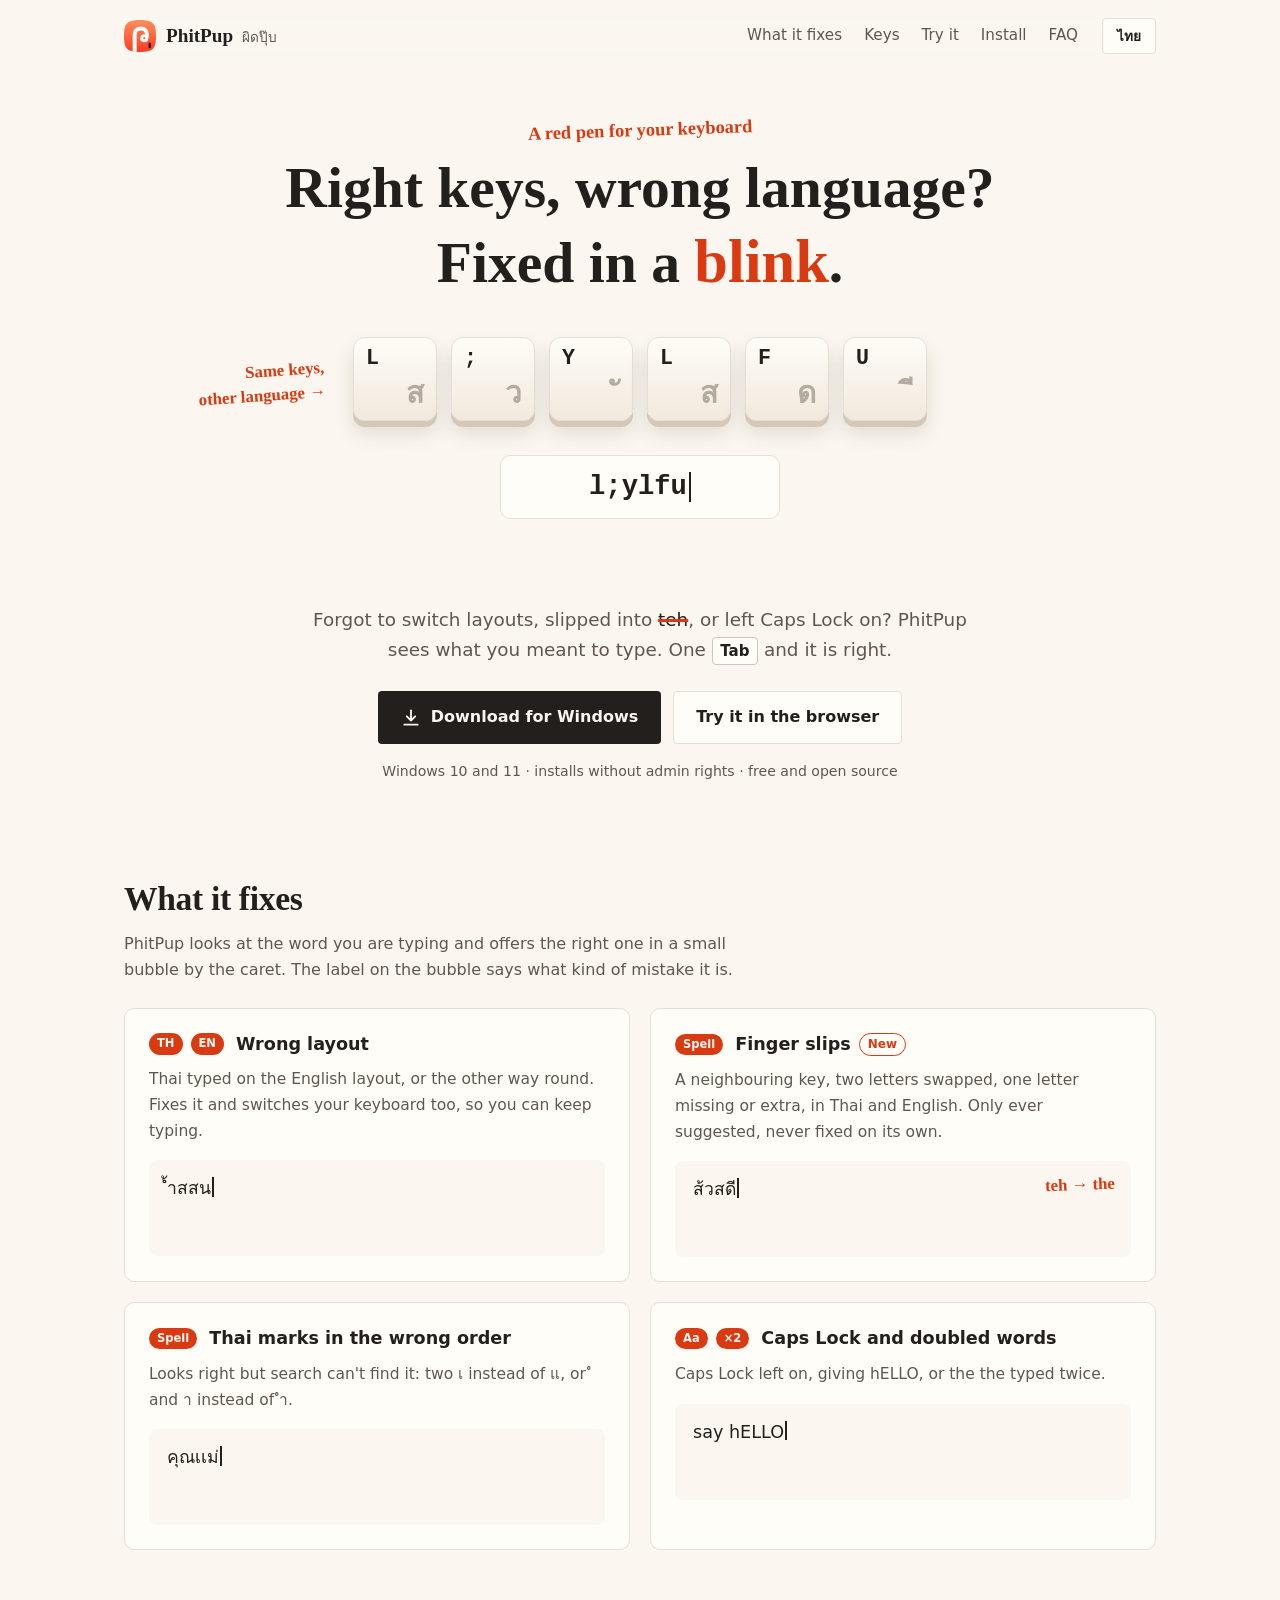
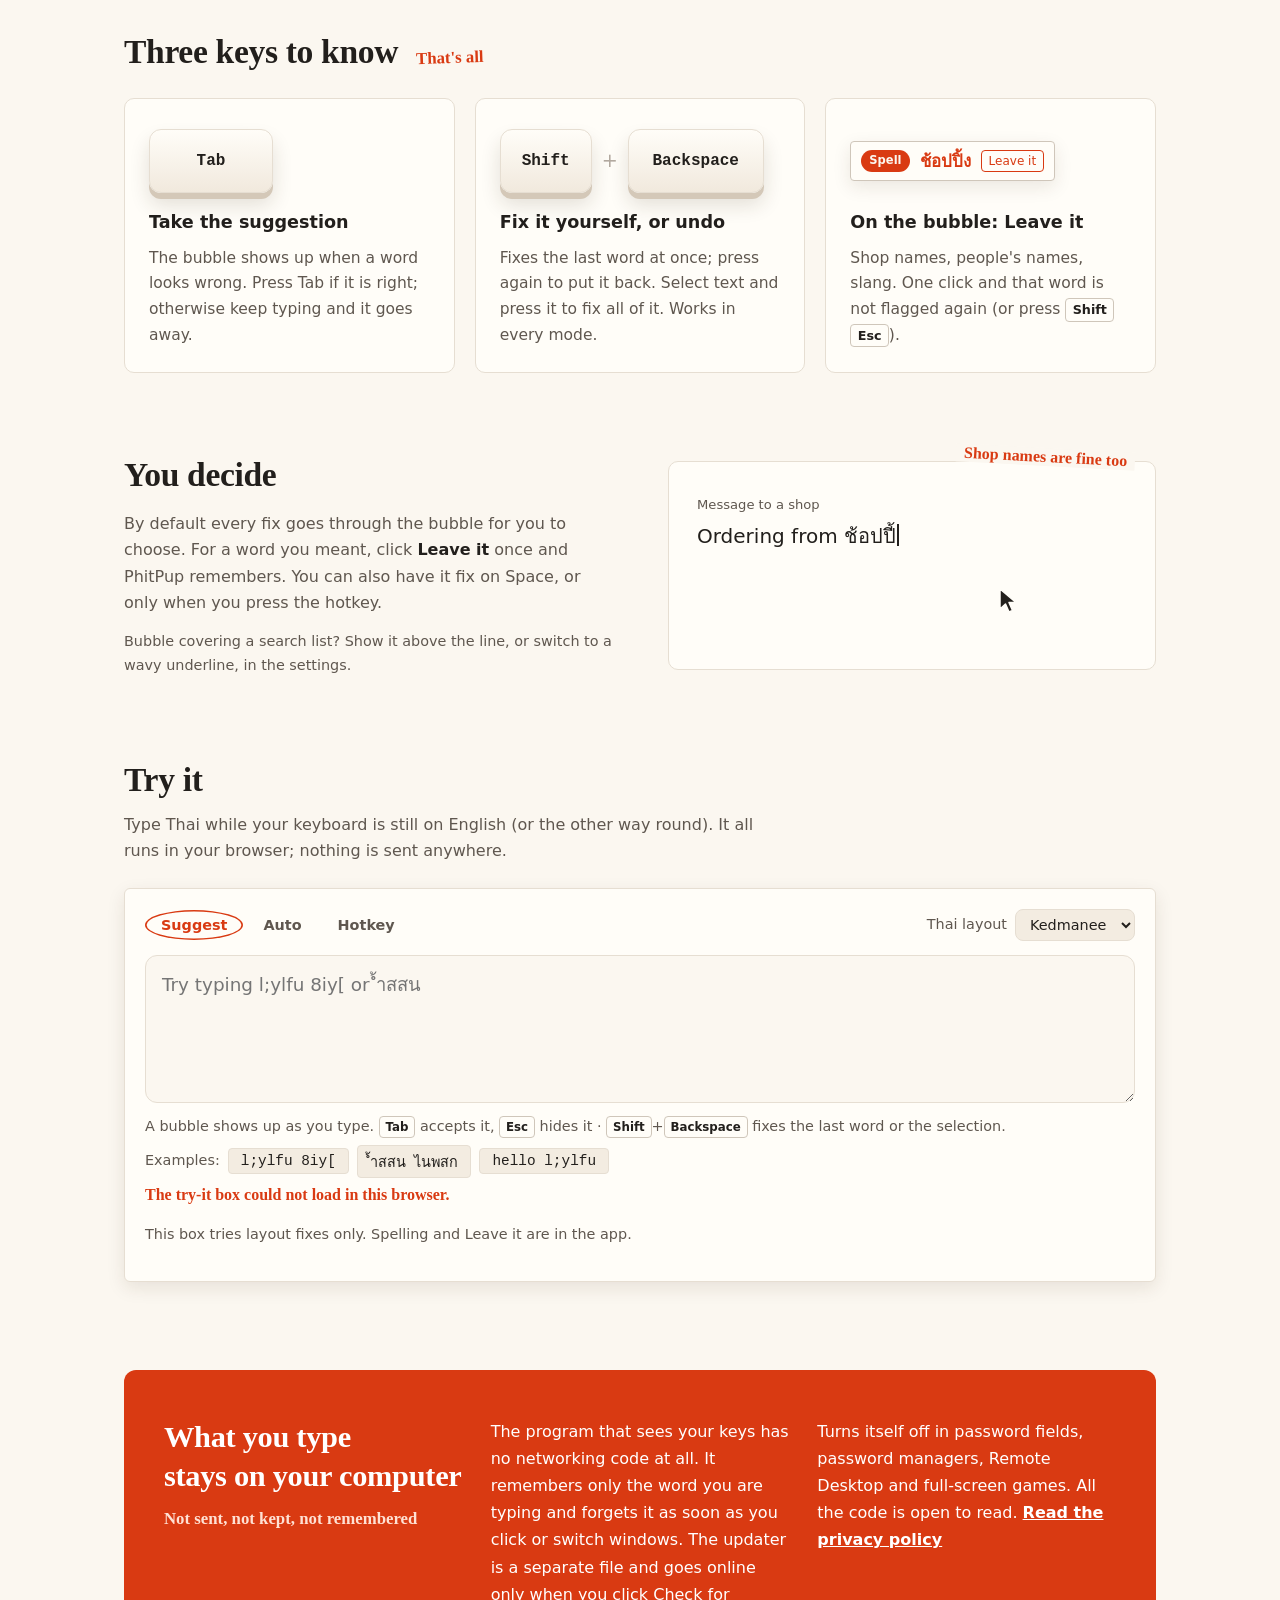
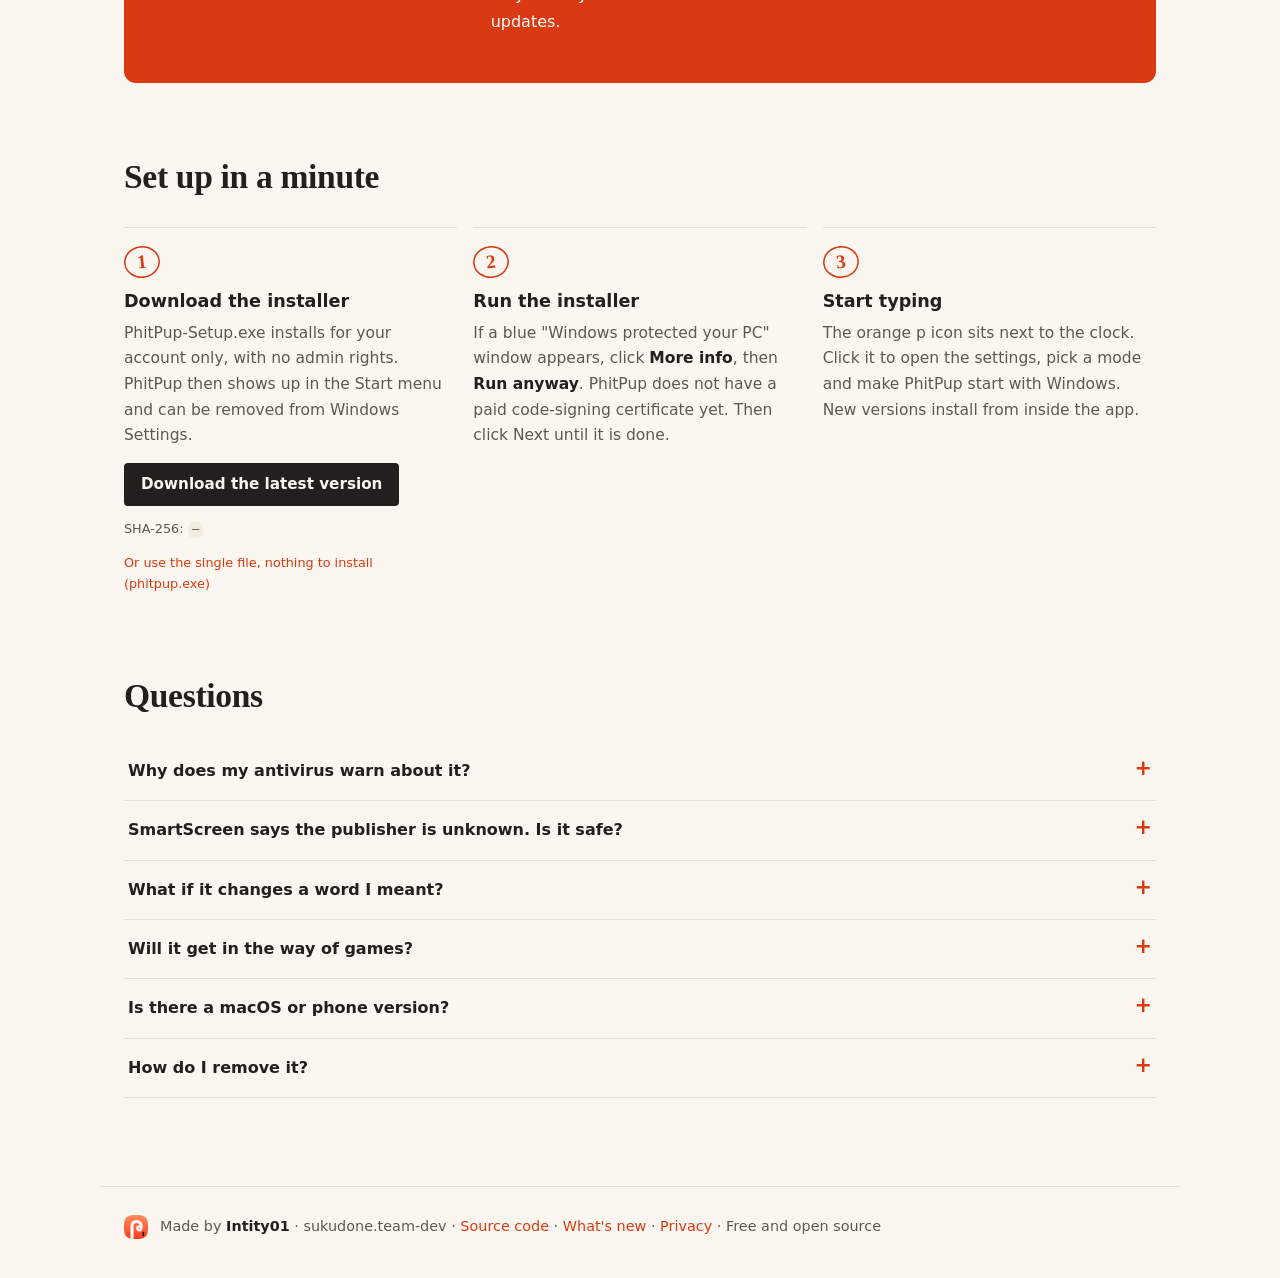
==== commit 58924dc3: "License 0.4.0 and later under GPL-3.0 SignPath Foundation signs open-source projects for free, but o" ====
--- a/site/index.html
+++ b/site/index.html
@@ -59,7 +59,7 @@
     </a>
     <a class="button" href="#try" data-i18n="hero.try">ลองในเว็บก่อน</a>
   </div>
-  <p class="meta" id="meta" data-i18n="hero.meta">Windows 10 และ 11 · ติดตั้งโดยไม่ต้องใช้สิทธิ์ admin · ใช้ฟรี ห้ามขาย</p>
+  <p class="meta" id="meta" data-i18n="hero.meta">Windows 10 และ 11 · ติดตั้งโดยไม่ต้องใช้สิทธิ์ admin · ใช้ฟรี โอเพนซอร์ส</p>
 </section>
 
 <section class="what" id="what">
@@ -247,7 +247,7 @@
 
 <footer>
   <img src="logo.svg" alt="" width="24" height="24">
-  <p><span data-i18n="footer.made">ทำโดย</span> <b>Intity01</b> · sukudone.team-dev · <a id="source" href="#" data-i18n="footer.source">ซอร์สโค้ด</a> · <a href="changes.html" data-i18n="footer.changes">มีอะไรใหม่</a> · <a href="privacy.html" data-i18n="footer.privacy">ความเป็นส่วนตัว</a> · <span data-i18n="footer.license">ใช้ฟรี ห้ามขาย</span></p>
+  <p><span data-i18n="footer.made">ทำโดย</span> <b>Intity01</b> · sukudone.team-dev · <a id="source" href="#" data-i18n="footer.source">ซอร์สโค้ด</a> · <a href="changes.html" data-i18n="footer.changes">มีอะไรใหม่</a> · <a href="privacy.html" data-i18n="footer.privacy">ความเป็นส่วนตัว</a> · <span data-i18n="footer.license">ใช้ฟรี โอเพนซอร์ส</span></p>
 </footer>
 
 <script src="app.js"></script>
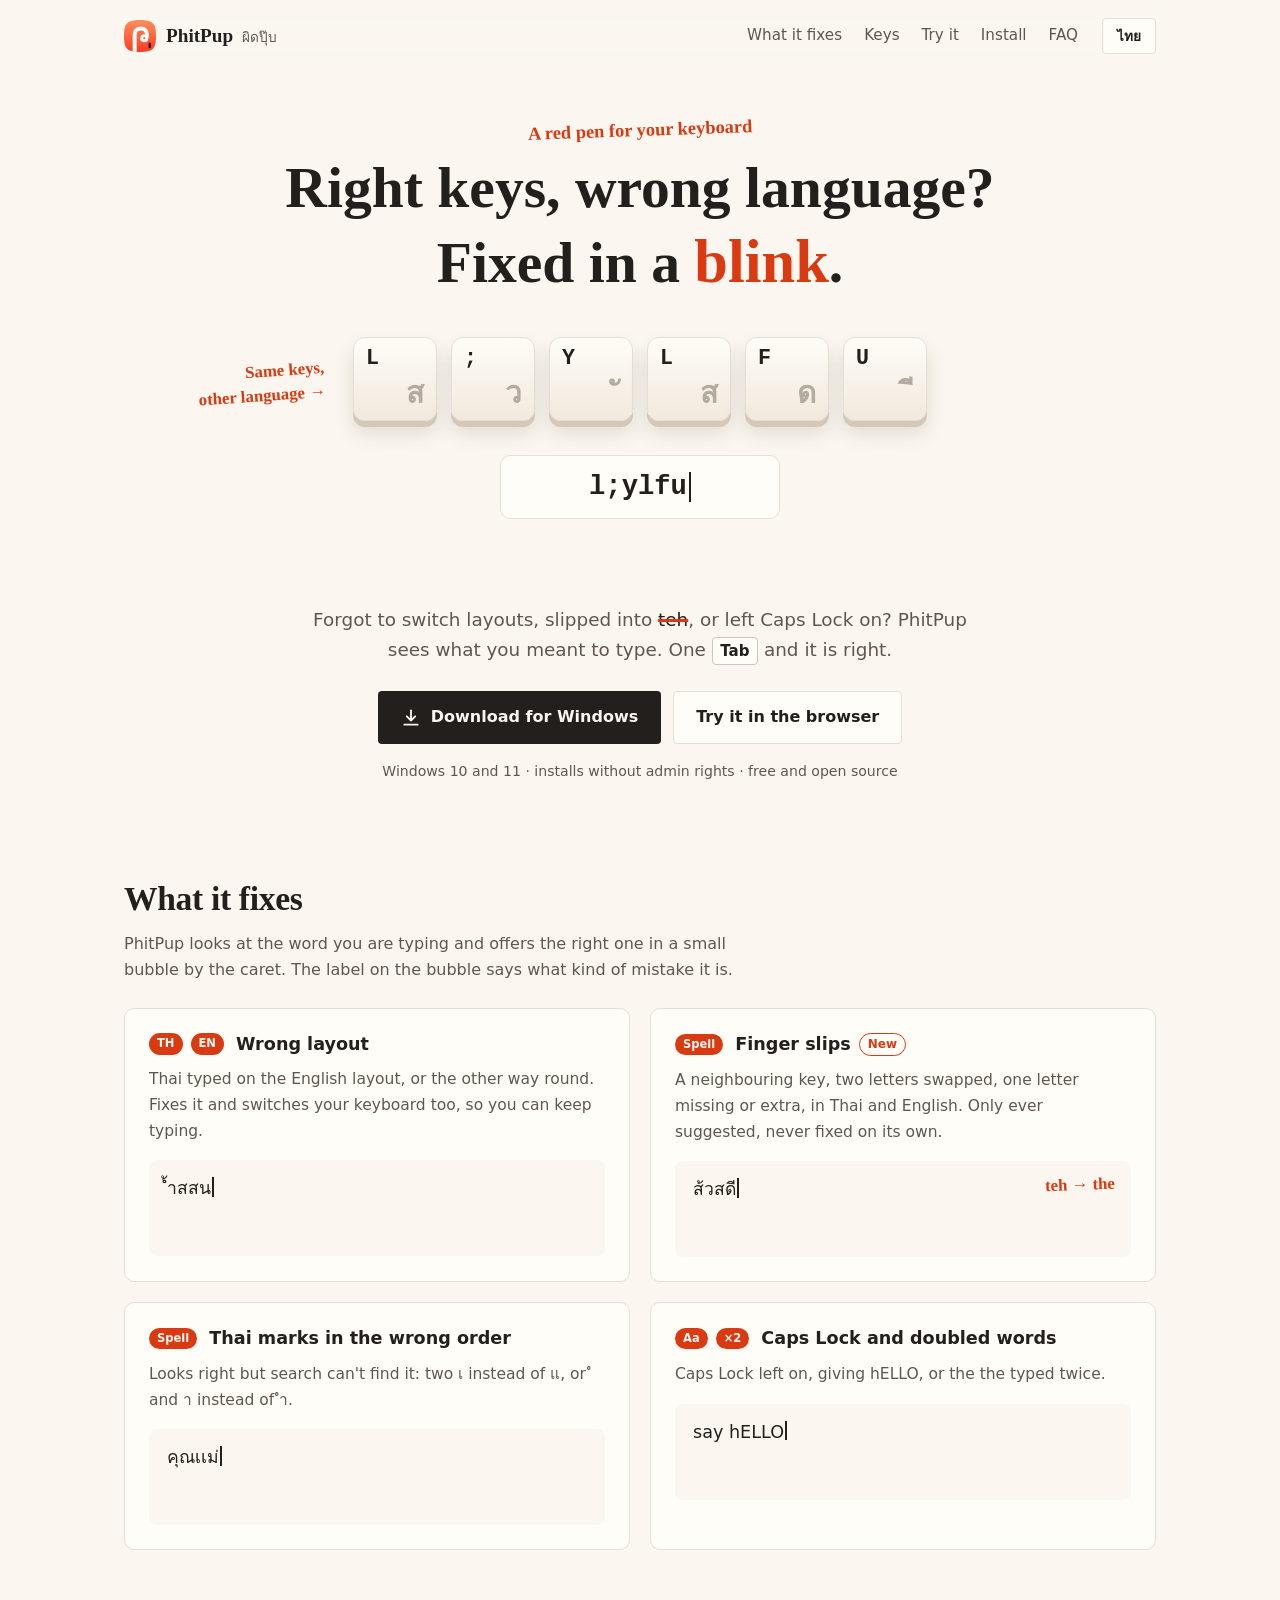
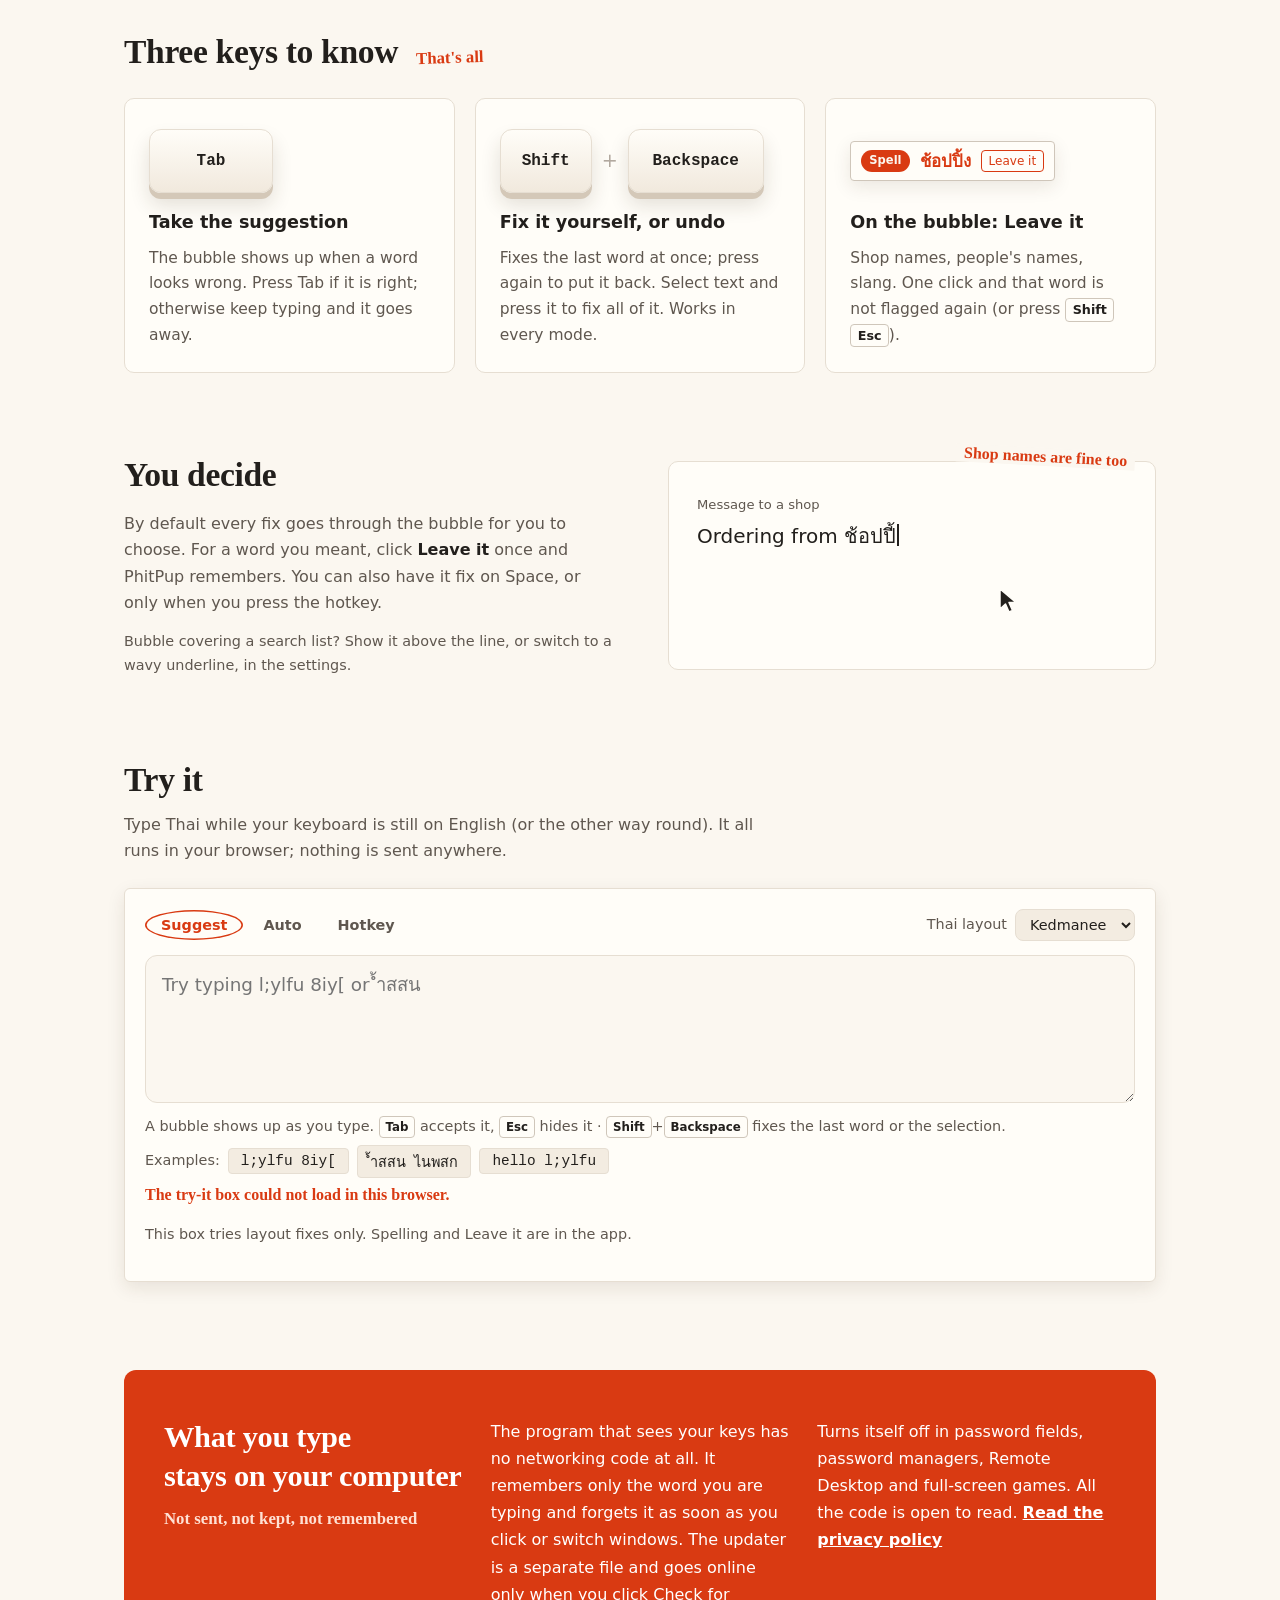
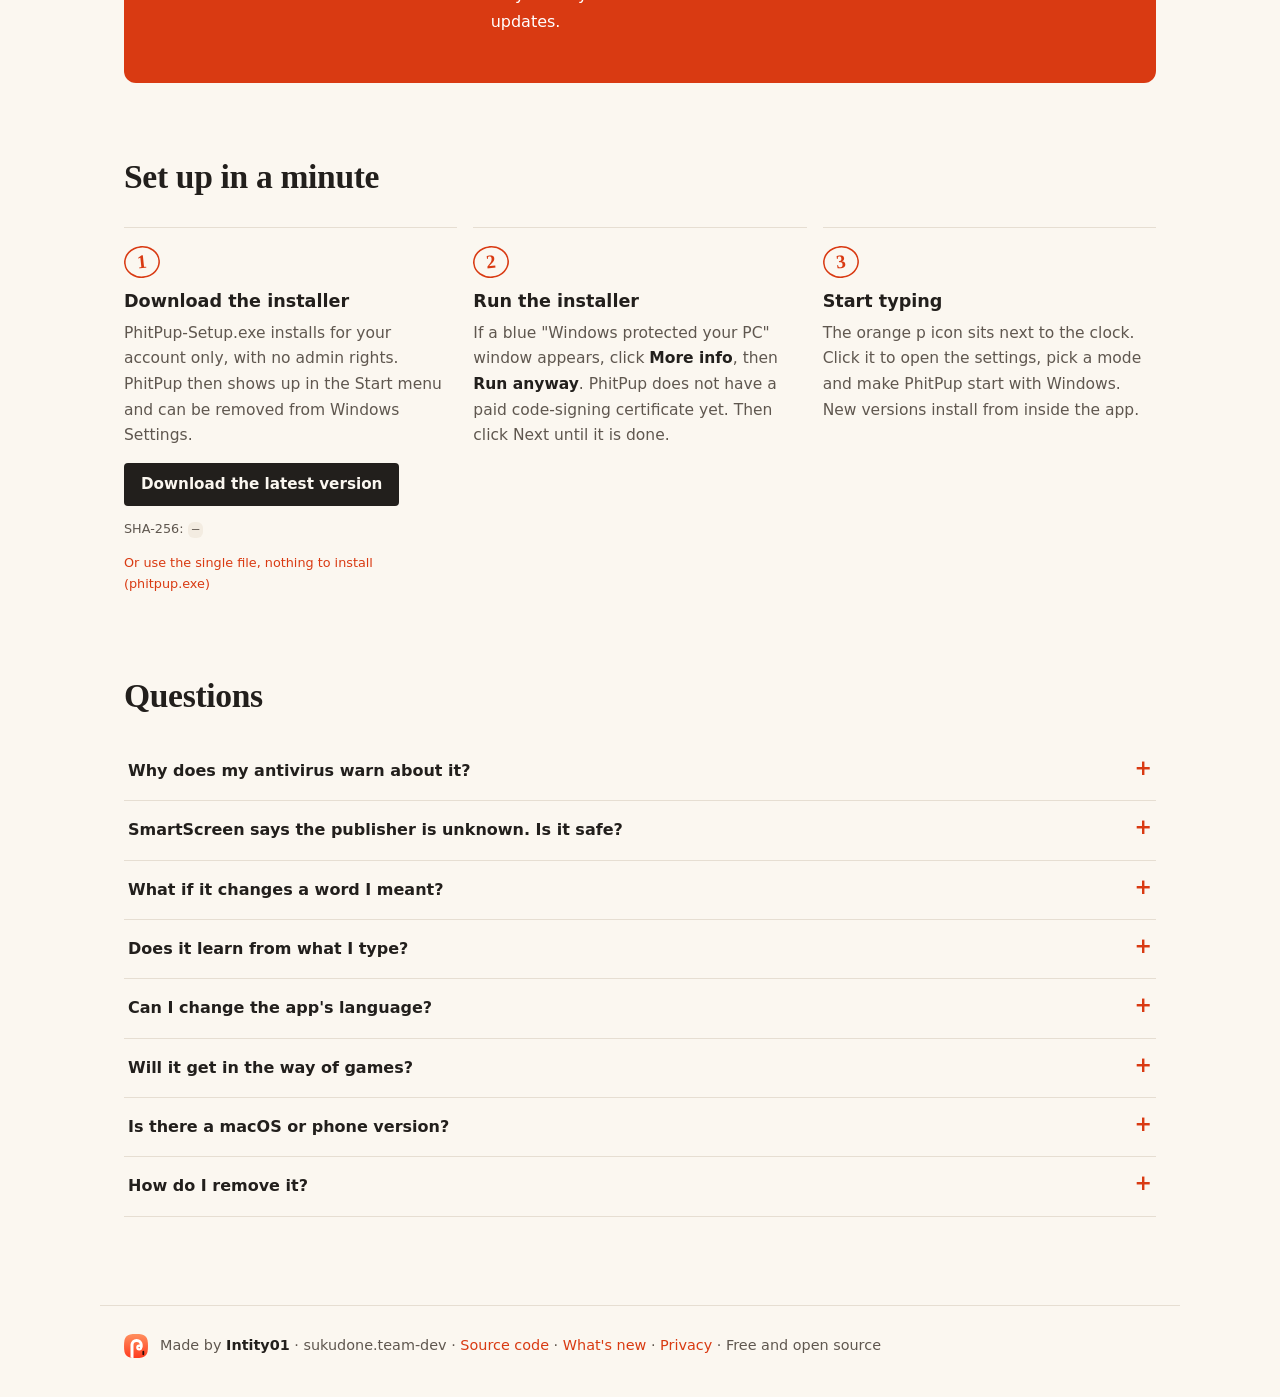
==== commit edc658ae: "Version 0.4.0: What's new and FAQ What's new lists the language choice, Esc three times, the opt-in " ====
--- a/site/index.html
+++ b/site/index.html
@@ -227,7 +227,15 @@
   </details>
   <details>
     <summary data-i18n="faq.wrong.q">ถ้ามันแก้คำที่ฉันตั้งใจพิมพ์?</summary>
-    <p data-i18n="faq.wrong.a">กด Shift+Backspace ทันทีเพื่อคืนคำเดิม ถ้าคำไหนถูกทักบ่อย เช่น ชื่อร้านหรือตัวย่อ ให้คลิก ไม่ต้องแก้ บนฟอง หรือกด Shift+Esc คำนั้นจะไม่ถูกทักอีก หรือเพิ่มเองในหน้า Words</p>
+    <p data-i18n="faq.wrong.a">กด Shift+Backspace ทันทีเพื่อคืนคำเดิม ถ้าคำไหนถูกทักบ่อย เช่น ชื่อร้านหรือตัวย่อ ให้คลิก ไม่ต้องแก้ บนฟอง กด Shift+Esc หรือกด Esc ครบ 3 ครั้ง คำนั้นจะไม่ถูกทักอีก หรือเพิ่มเองในหน้า Words</p>
+  </details>
+  <details>
+    <summary data-i18n="faq.learn.q">มันเรียนรู้จากการพิมพ์ของฉันไหม?</summary>
+    <p data-i18n="faq.learn.a">จำแค่สิ่งที่คุณแก้: คำที่คุณย้อนกลับ คำที่กด Esc ซ่อน และคำที่แก้ด้วยปุ่มลัด ในหน้า Words มีอีกสองสวิตช์ที่ปิดไว้จนกว่าคุณจะเปิด: แก้เองเมื่อกด Tab คำเดิมครบ 5 ครั้ง และจำคำของฉัน ทั้งหมดเก็บเฉพาะคำที่ผิดปุ๊บเคยเสนอแก้ ไว้ในเครื่องคุณเท่านั้น ไม่เก็บข้อความอื่นที่พิมพ์ และกด ลืมสิ่งที่เรียนรู้ ได้ทุกเมื่อ</p>
+  </details>
+  <details>
+    <summary data-i18n="faq.lang.q">เปลี่ยนภาษาของโปรแกรมได้ไหม?</summary>
+    <p data-i18n="faq.lang.a">ได้ ในหน้า General เลือก ตาม Windows, ไทย หรือ English เปลี่ยนแล้วใช้ทันที</p>
   </details>
   <details>
     <summary data-i18n="faq.games.q">เล่นเกมอยู่จะกวนไหม?</summary>
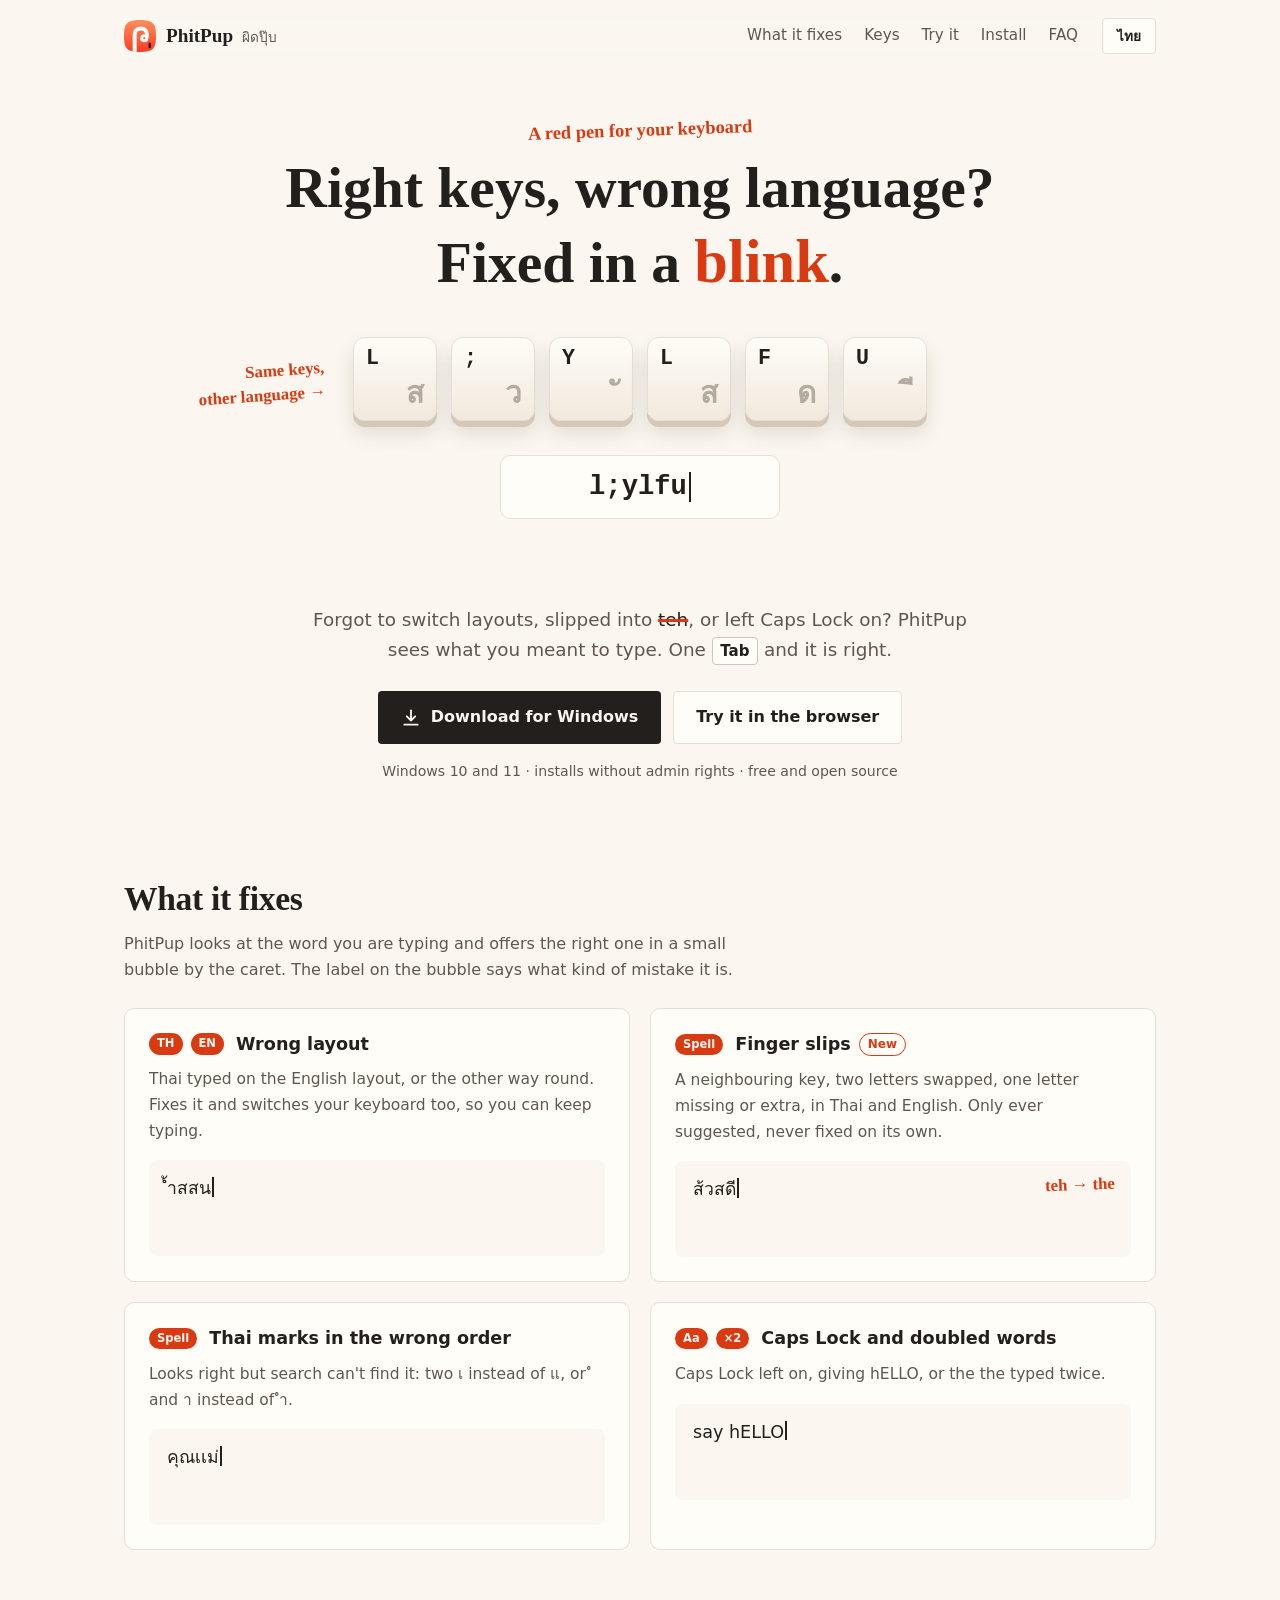
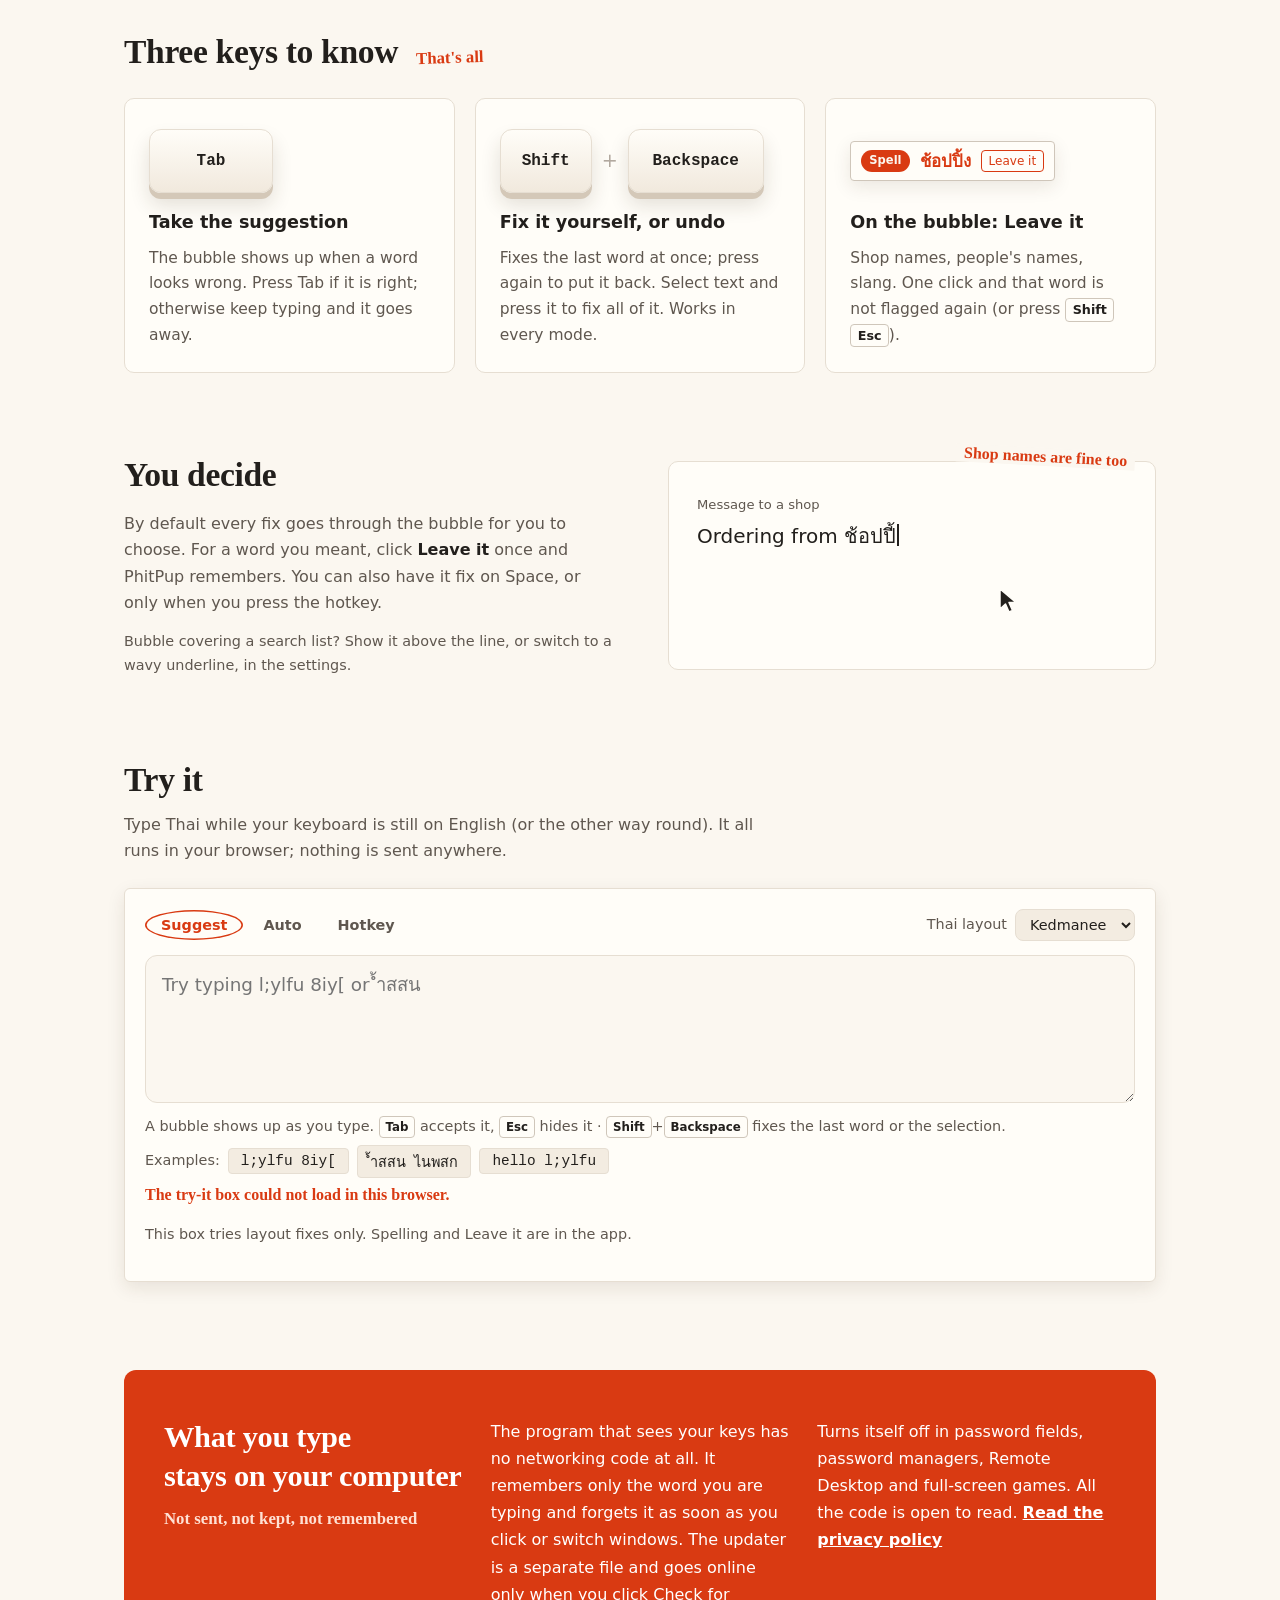
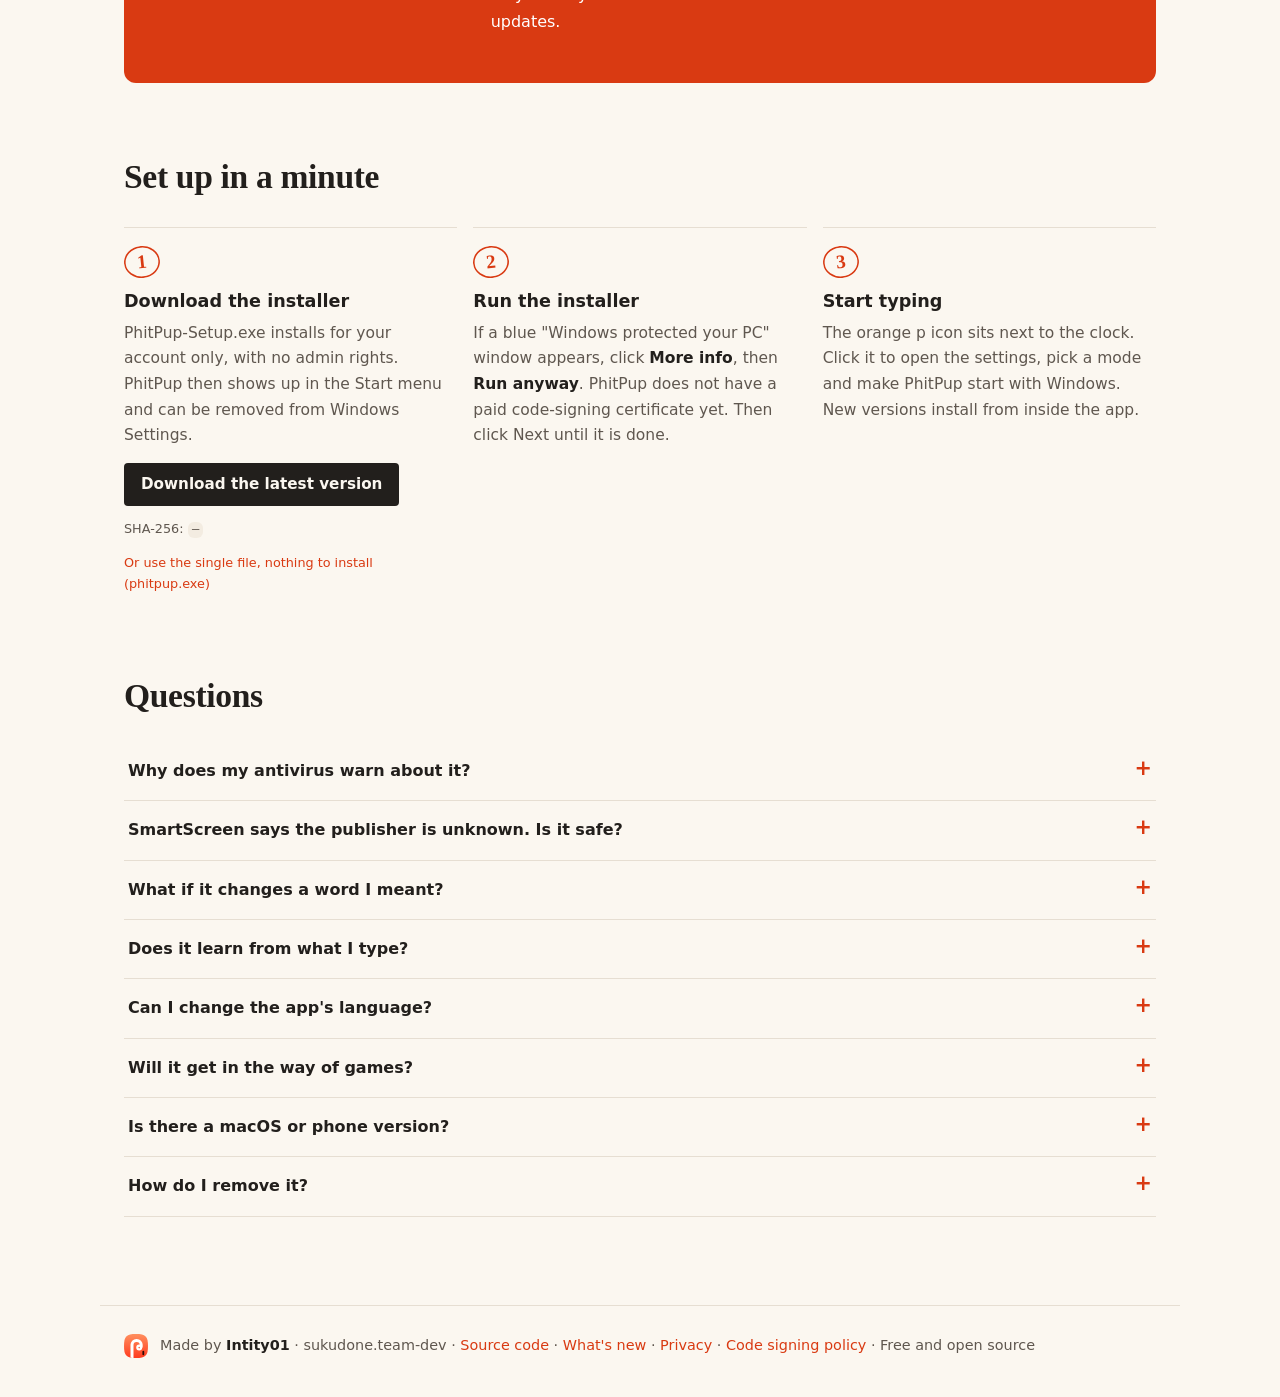
==== commit 9ff70afd: "Add the code signing policy page SignPath Foundation asks for a "Code signing policy" on the project" ====
--- a/site/index.html
+++ b/site/index.html
@@ -255,7 +255,7 @@
 
 <footer>
   <img src="logo.svg" alt="" width="24" height="24">
-  <p><span data-i18n="footer.made">ทำโดย</span> <b>Intity01</b> · sukudone.team-dev · <a id="source" href="#" data-i18n="footer.source">ซอร์สโค้ด</a> · <a href="changes.html" data-i18n="footer.changes">มีอะไรใหม่</a> · <a href="privacy.html" data-i18n="footer.privacy">ความเป็นส่วนตัว</a> · <span data-i18n="footer.license">ใช้ฟรี โอเพนซอร์ส</span></p>
+  <p><span data-i18n="footer.made">ทำโดย</span> <b>Intity01</b> · sukudone.team-dev · <a id="source" href="#" data-i18n="footer.source">ซอร์สโค้ด</a> · <a href="changes.html" data-i18n="footer.changes">มีอะไรใหม่</a> · <a href="privacy.html" data-i18n="footer.privacy">ความเป็นส่วนตัว</a> · <a href="signing.html">Code signing policy</a> · <span data-i18n="footer.license">ใช้ฟรี โอเพนซอร์ส</span></p>
 </footer>
 
 <script src="app.js"></script>
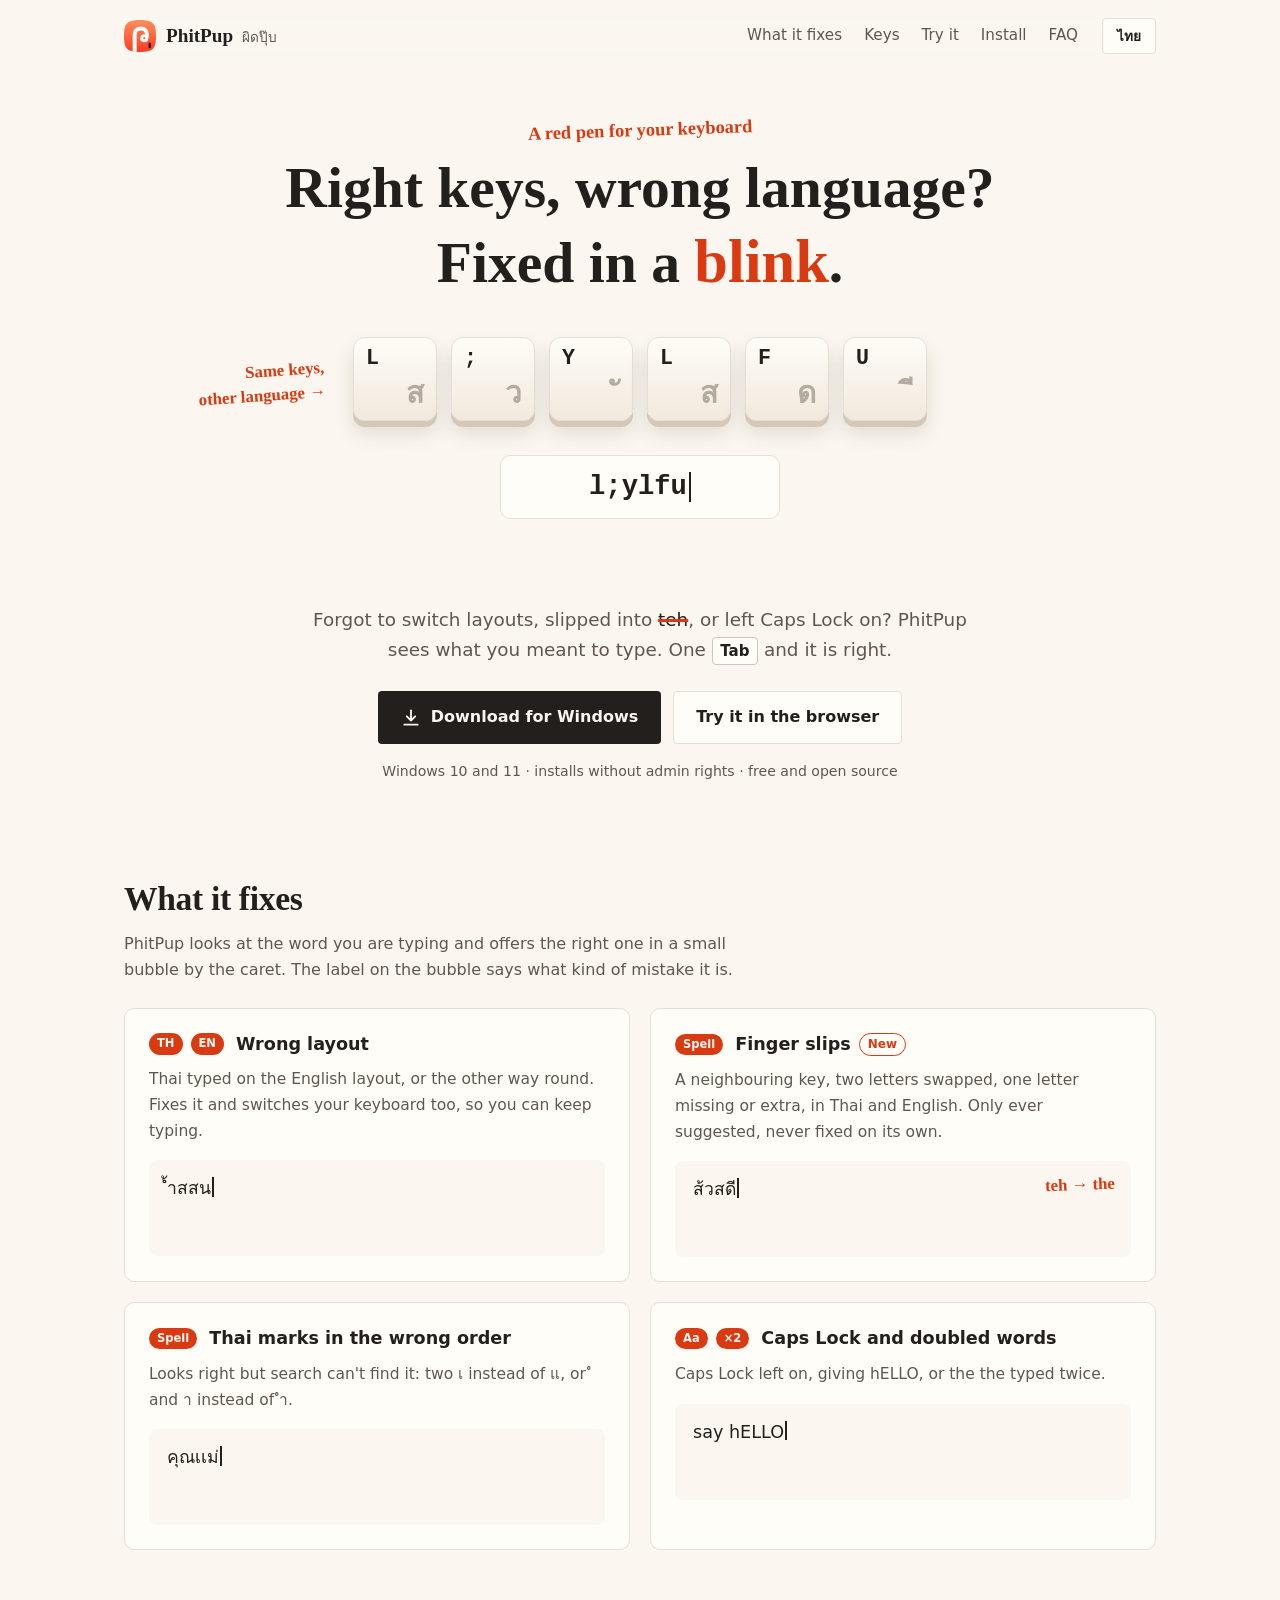
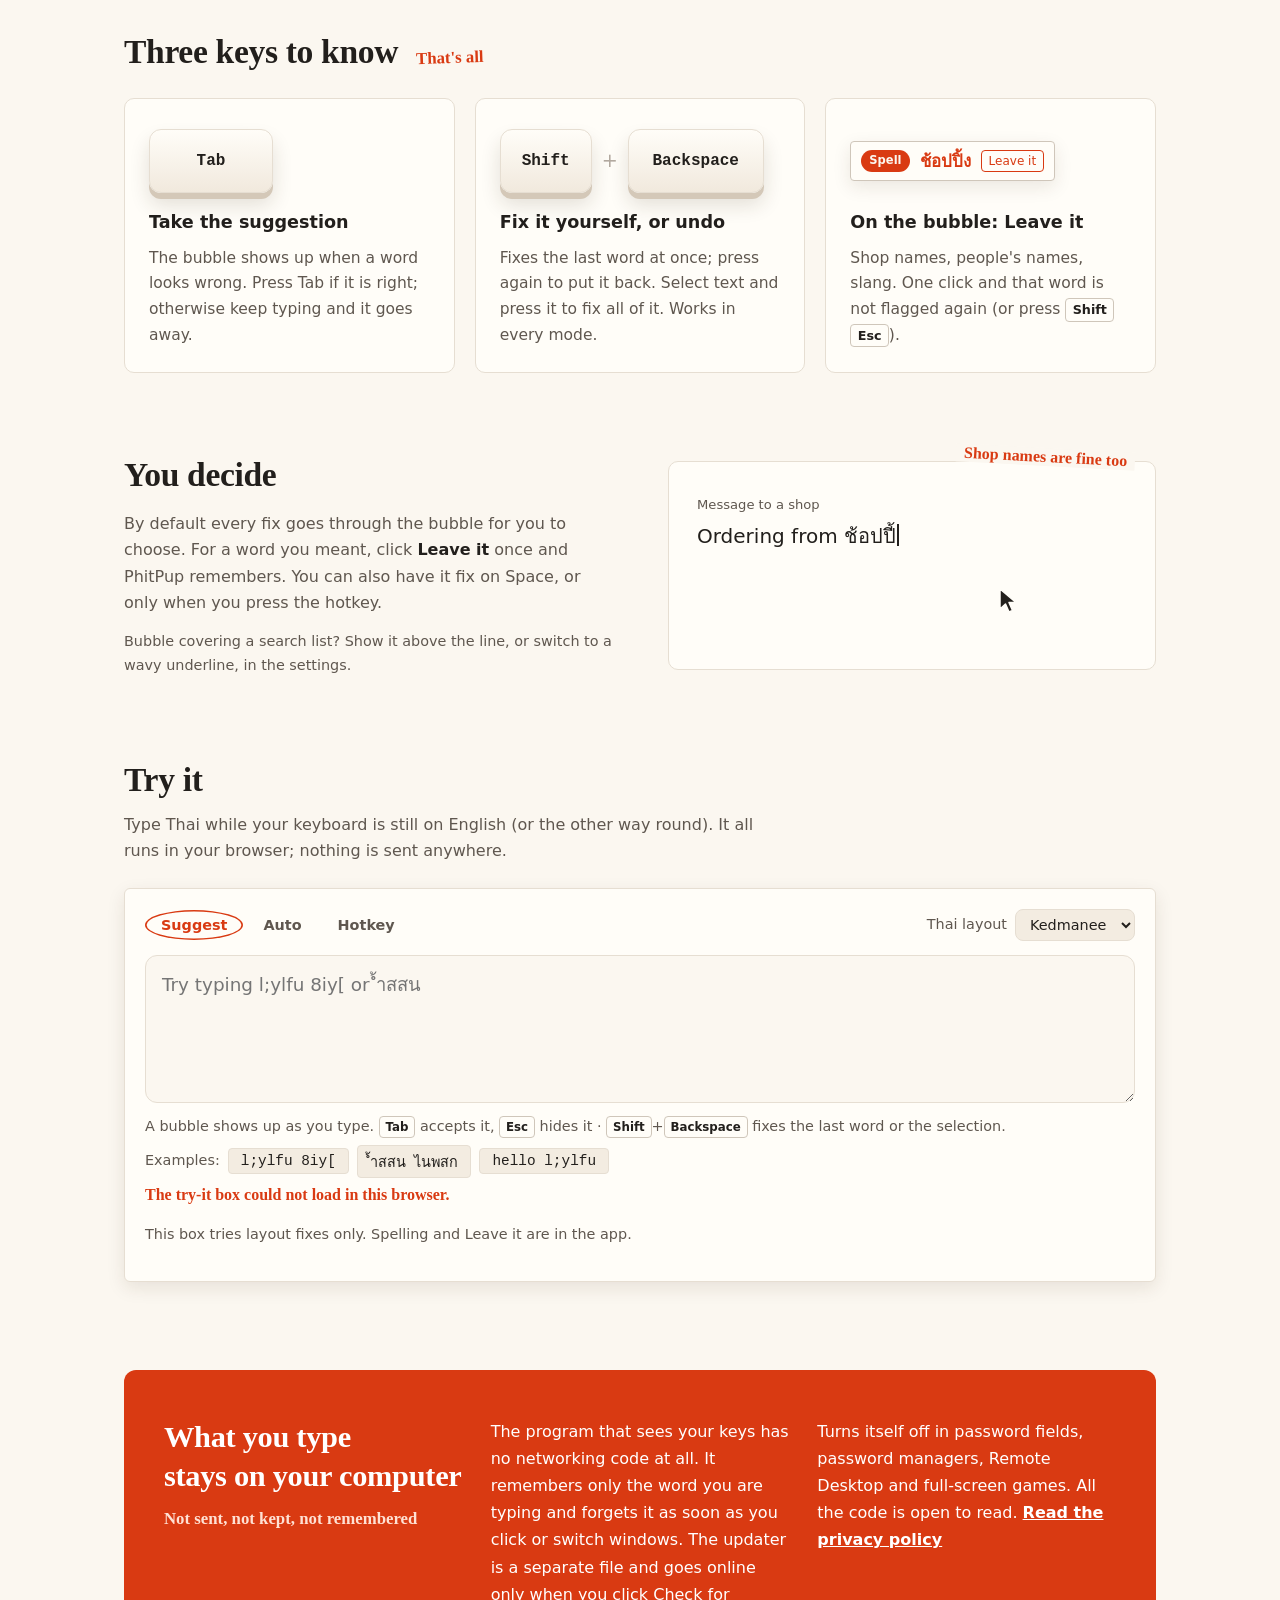
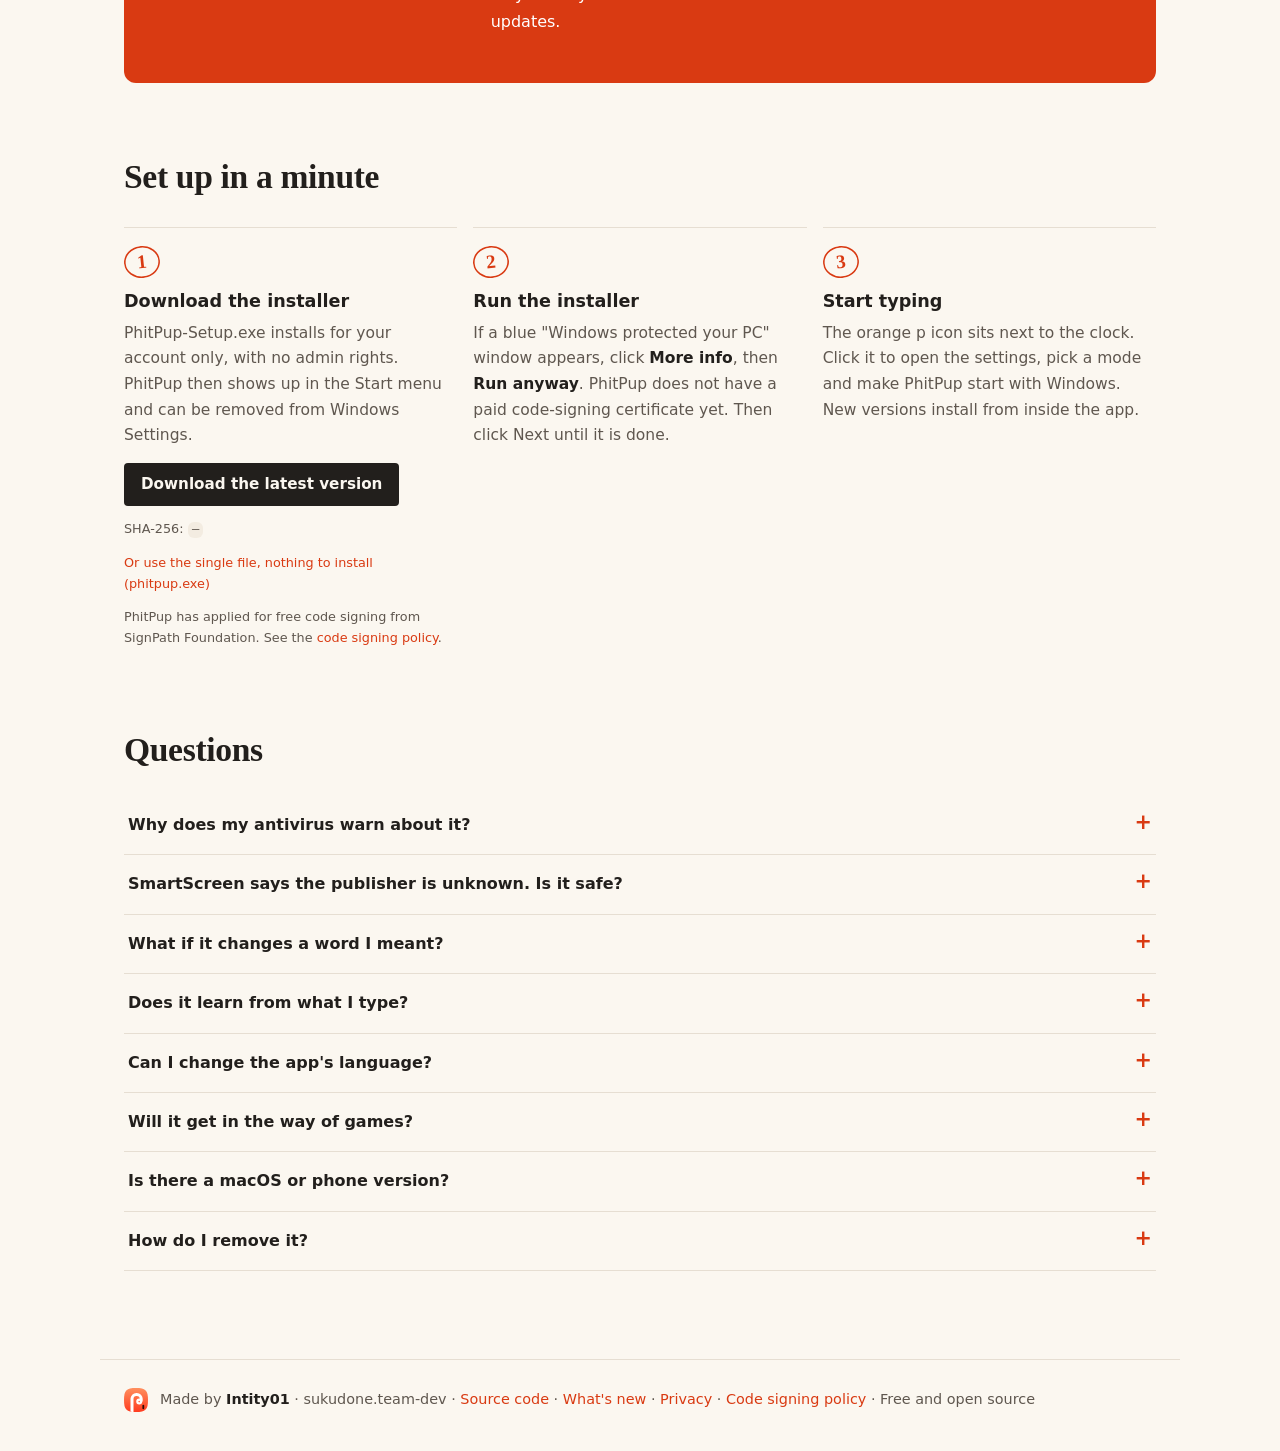
==== commit 716ee727: "Site: say under the download that PhitPup has applied to SignPath SignPath's application asks for a " ====
--- a/site/index.html
+++ b/site/index.html
@@ -203,6 +203,7 @@
       <a class="button primary small" id="download-2" href="#" data-i18n="install.1.b">ดาวน์โหลดรุ่นล่าสุด</a>
       <p class="hash"><span data-i18n="install.hash">SHA-256:</span> <code id="sha">—</code></p>
       <p class="hash"><a id="portable" href="#" data-i18n="install.portable">หรือใช้แบบไฟล์เดียวไม่ต้องติดตั้ง (phitpup.exe)</a></p>
+      <p class="hash" data-i18n="install.signing">ผิดปุ๊บขอใช้การเซ็นโค้ดฟรีจาก SignPath Foundation อยู่ ดู<a href="signing.html">นโยบายการเซ็นโค้ด</a></p>
     </li>
     <li>
       <h3 data-i18n="install.2.t">เปิดตัวติดตั้ง</h3>
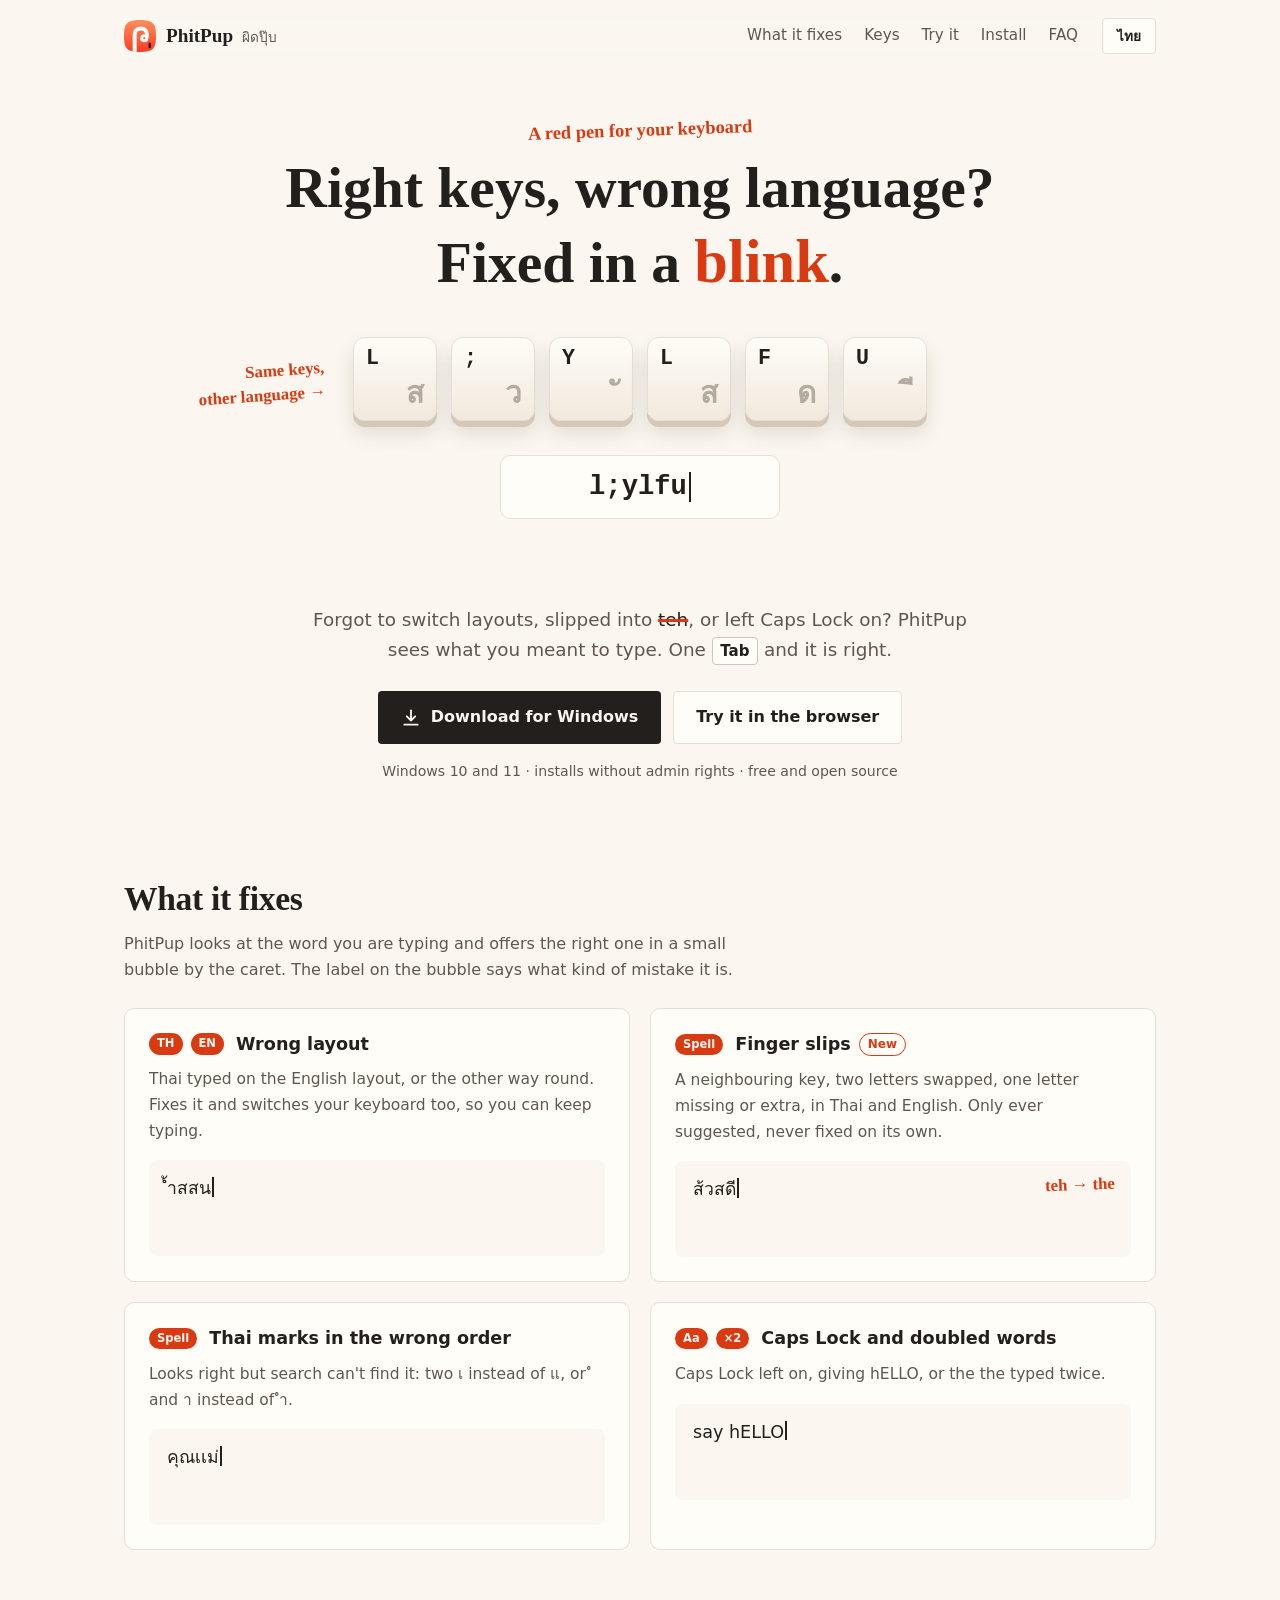
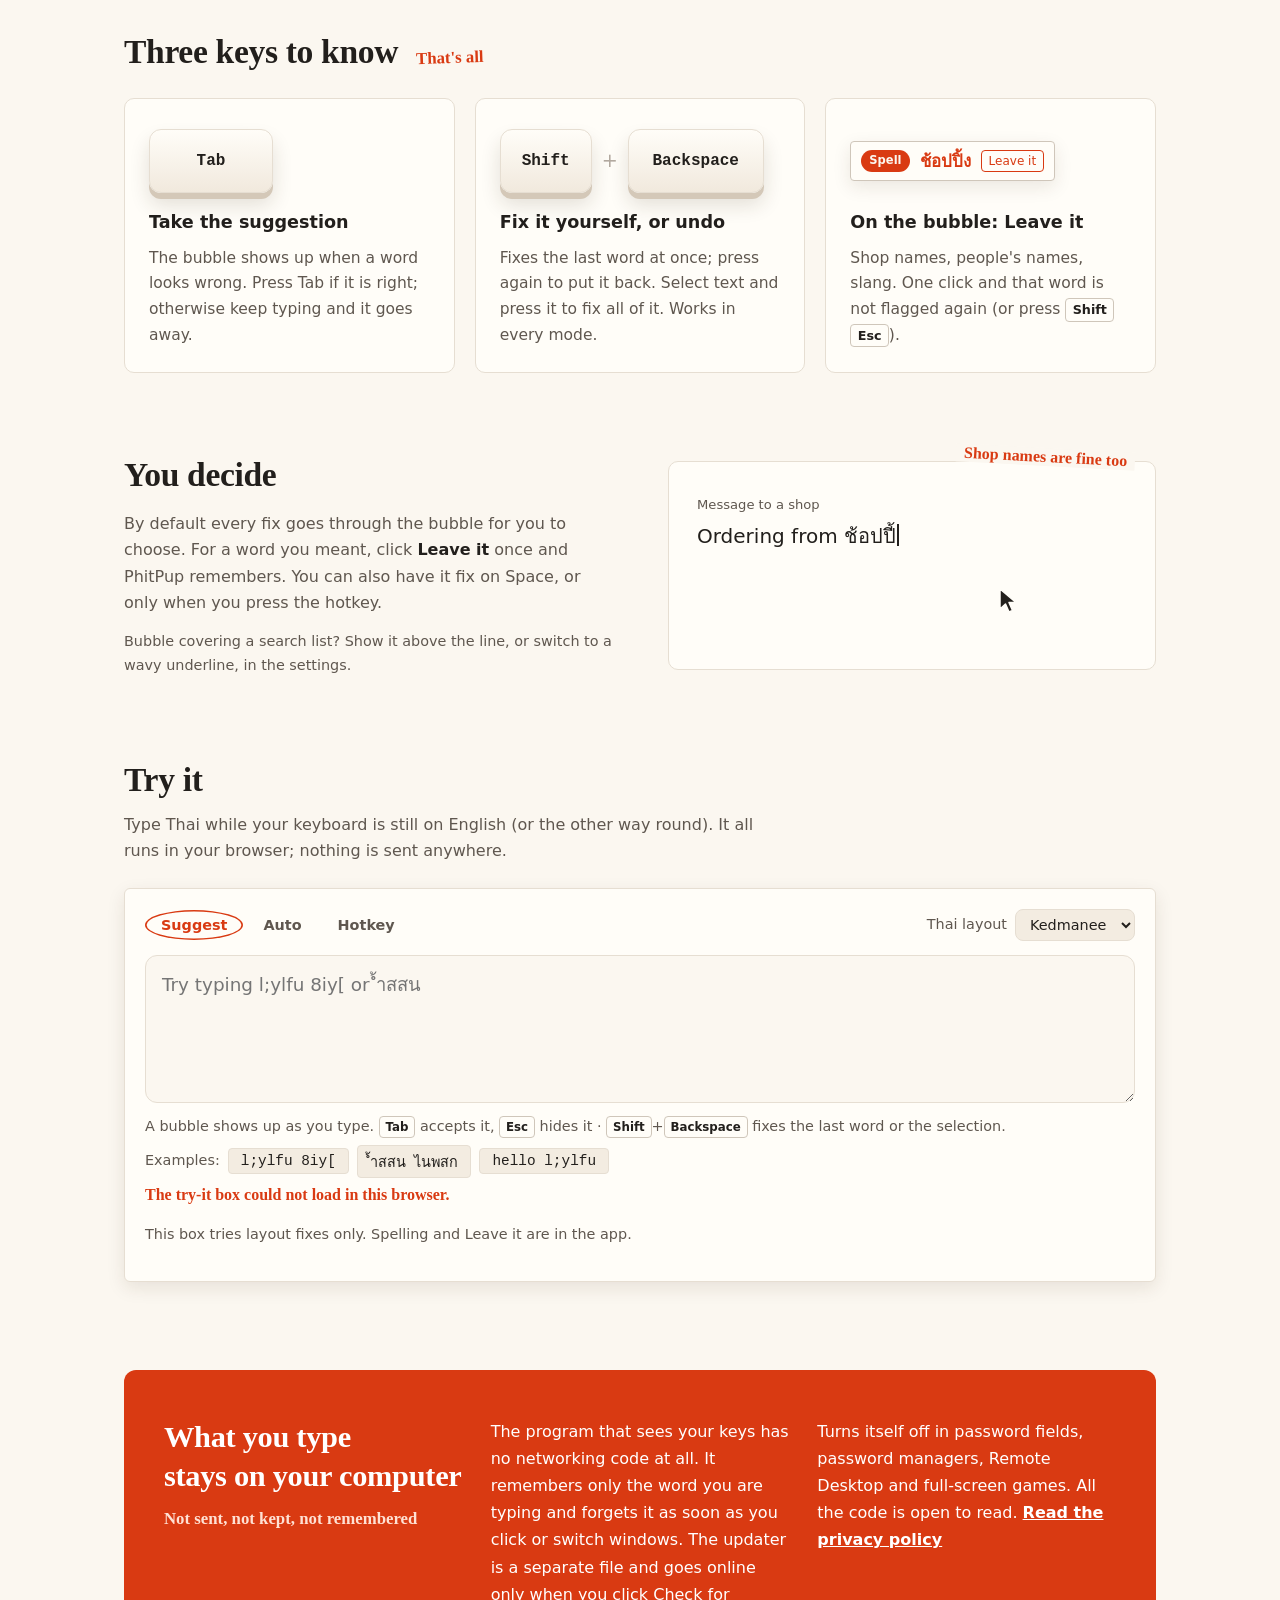
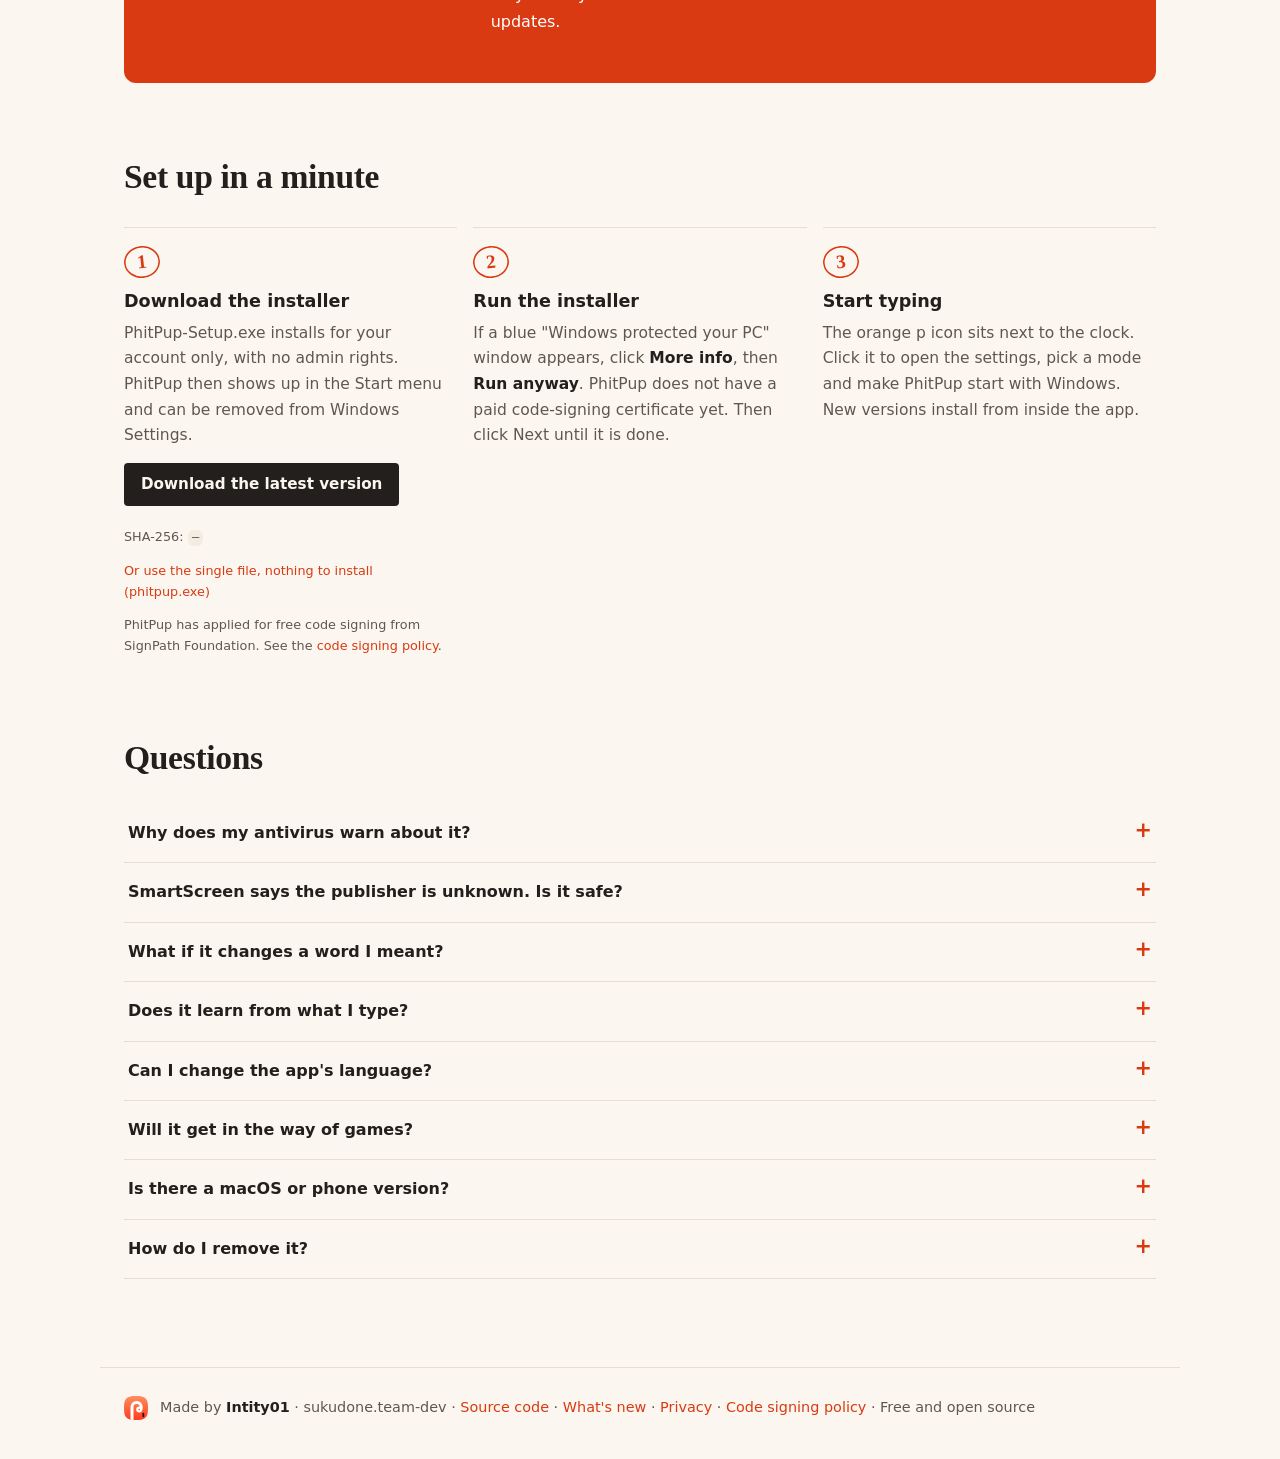
==== commit 1c59142b: "Site: a hidden Microsoft Store button; bubble previews for the listing The install section gets a "G" ====
--- a/site/index.html
+++ b/site/index.html
@@ -201,6 +201,7 @@
       <h3 data-i18n="install.1.t">ดาวน์โหลดตัวติดตั้ง</h3>
       <p data-i18n="install.1.p">PhitPup-Setup.exe ติดตั้งให้เฉพาะบัญชีของคุณ ไม่ต้องใช้สิทธิ์ admin มีใน Start menu และถอนออกได้จาก Settings ของ Windows</p>
       <a class="button primary small" id="download-2" href="#" data-i18n="install.1.b">ดาวน์โหลดรุ่นล่าสุด</a>
+      <a class="button small" id="store" href="#" hidden data-i18n="install.store">ติดตั้งจาก Microsoft Store</a>
       <p class="hash"><span data-i18n="install.hash">SHA-256:</span> <code id="sha">—</code></p>
       <p class="hash"><a id="portable" href="#" data-i18n="install.portable">หรือใช้แบบไฟล์เดียวไม่ต้องติดตั้ง (phitpup.exe)</a></p>
       <p class="hash" data-i18n="install.signing">ผิดปุ๊บขอใช้การเซ็นโค้ดฟรีจาก SignPath Foundation อยู่ ดู<a href="signing.html">นโยบายการเซ็นโค้ด</a></p>
--- a/site/style.css
+++ b/site/style.css
@@ -154,6 +154,8 @@
   background: var(--text);
 }
 .button.small { padding: 8px 16px; font-size: 0.95rem; }
+.button[hidden] { display: none; }
+.steps .button { margin: 0 8px 8px 0; }
 
 /* Hero: the keys you pressed, and what you meant by them */
 
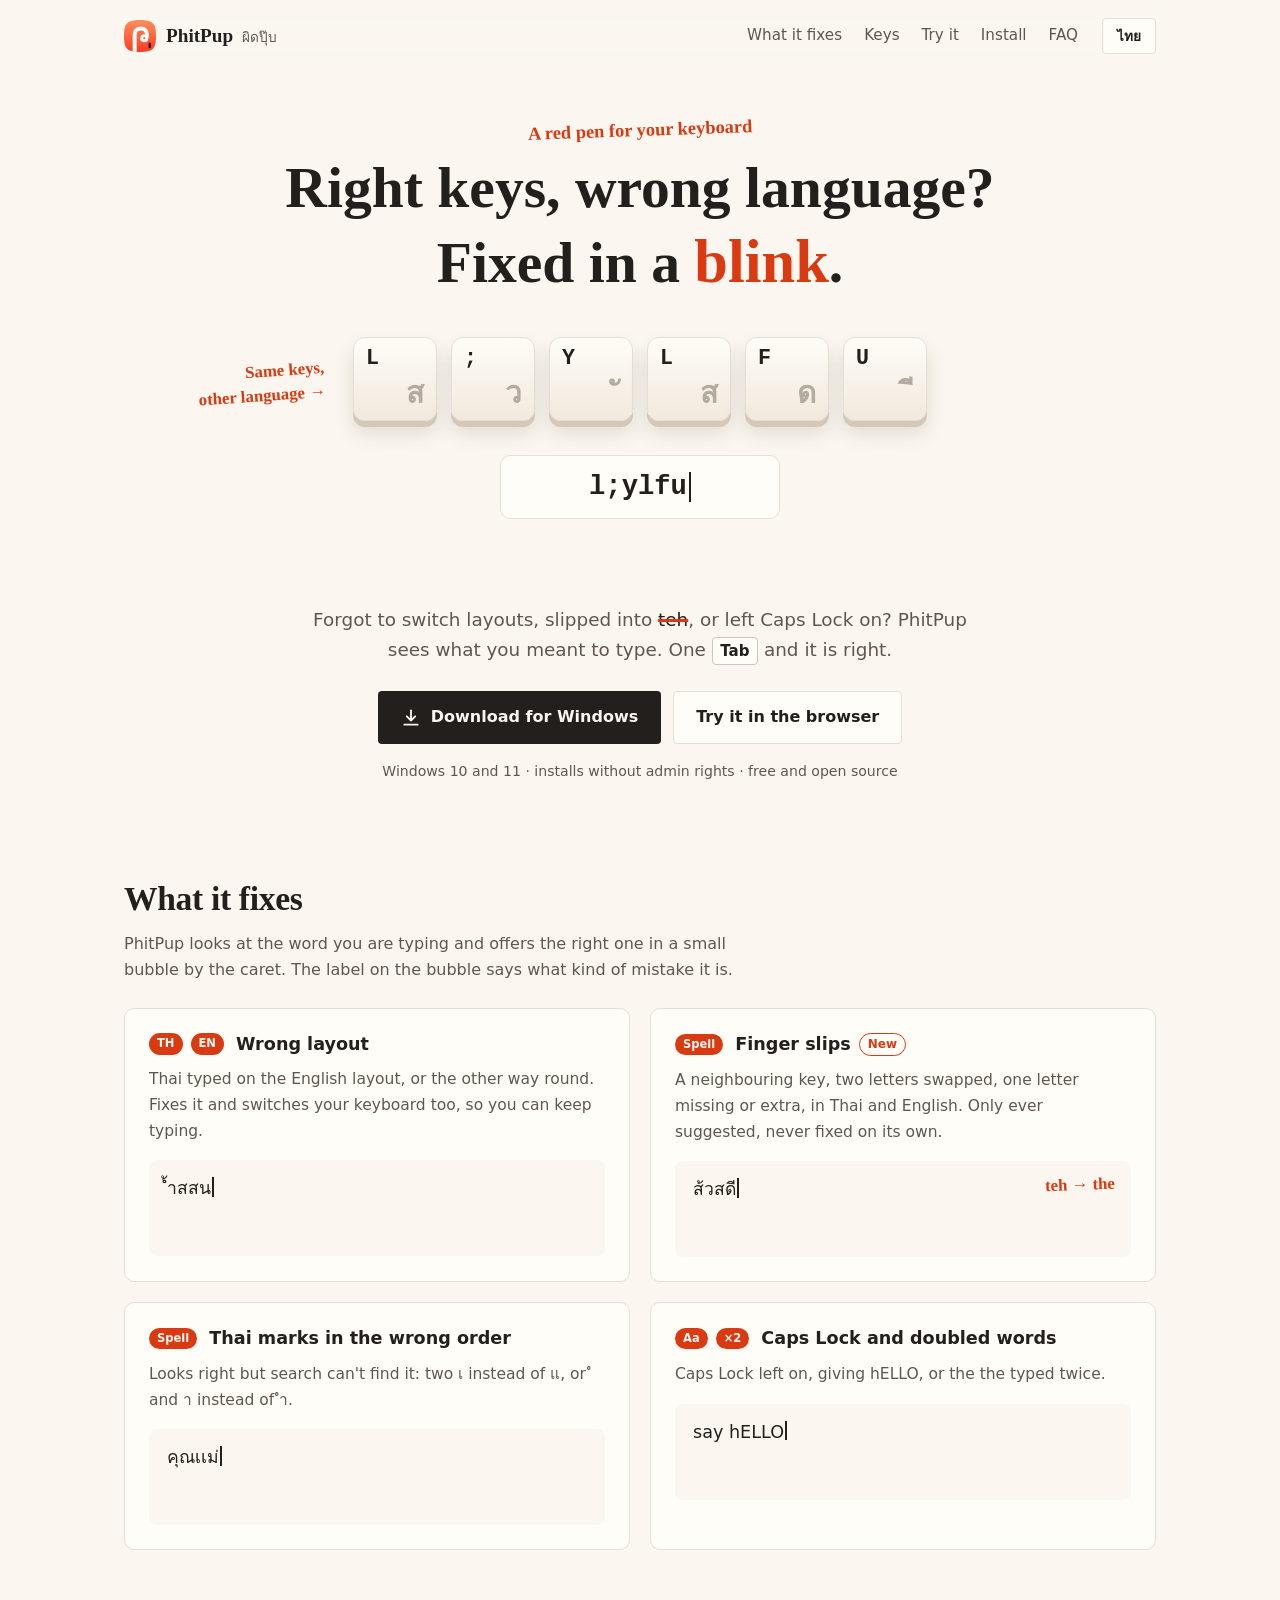
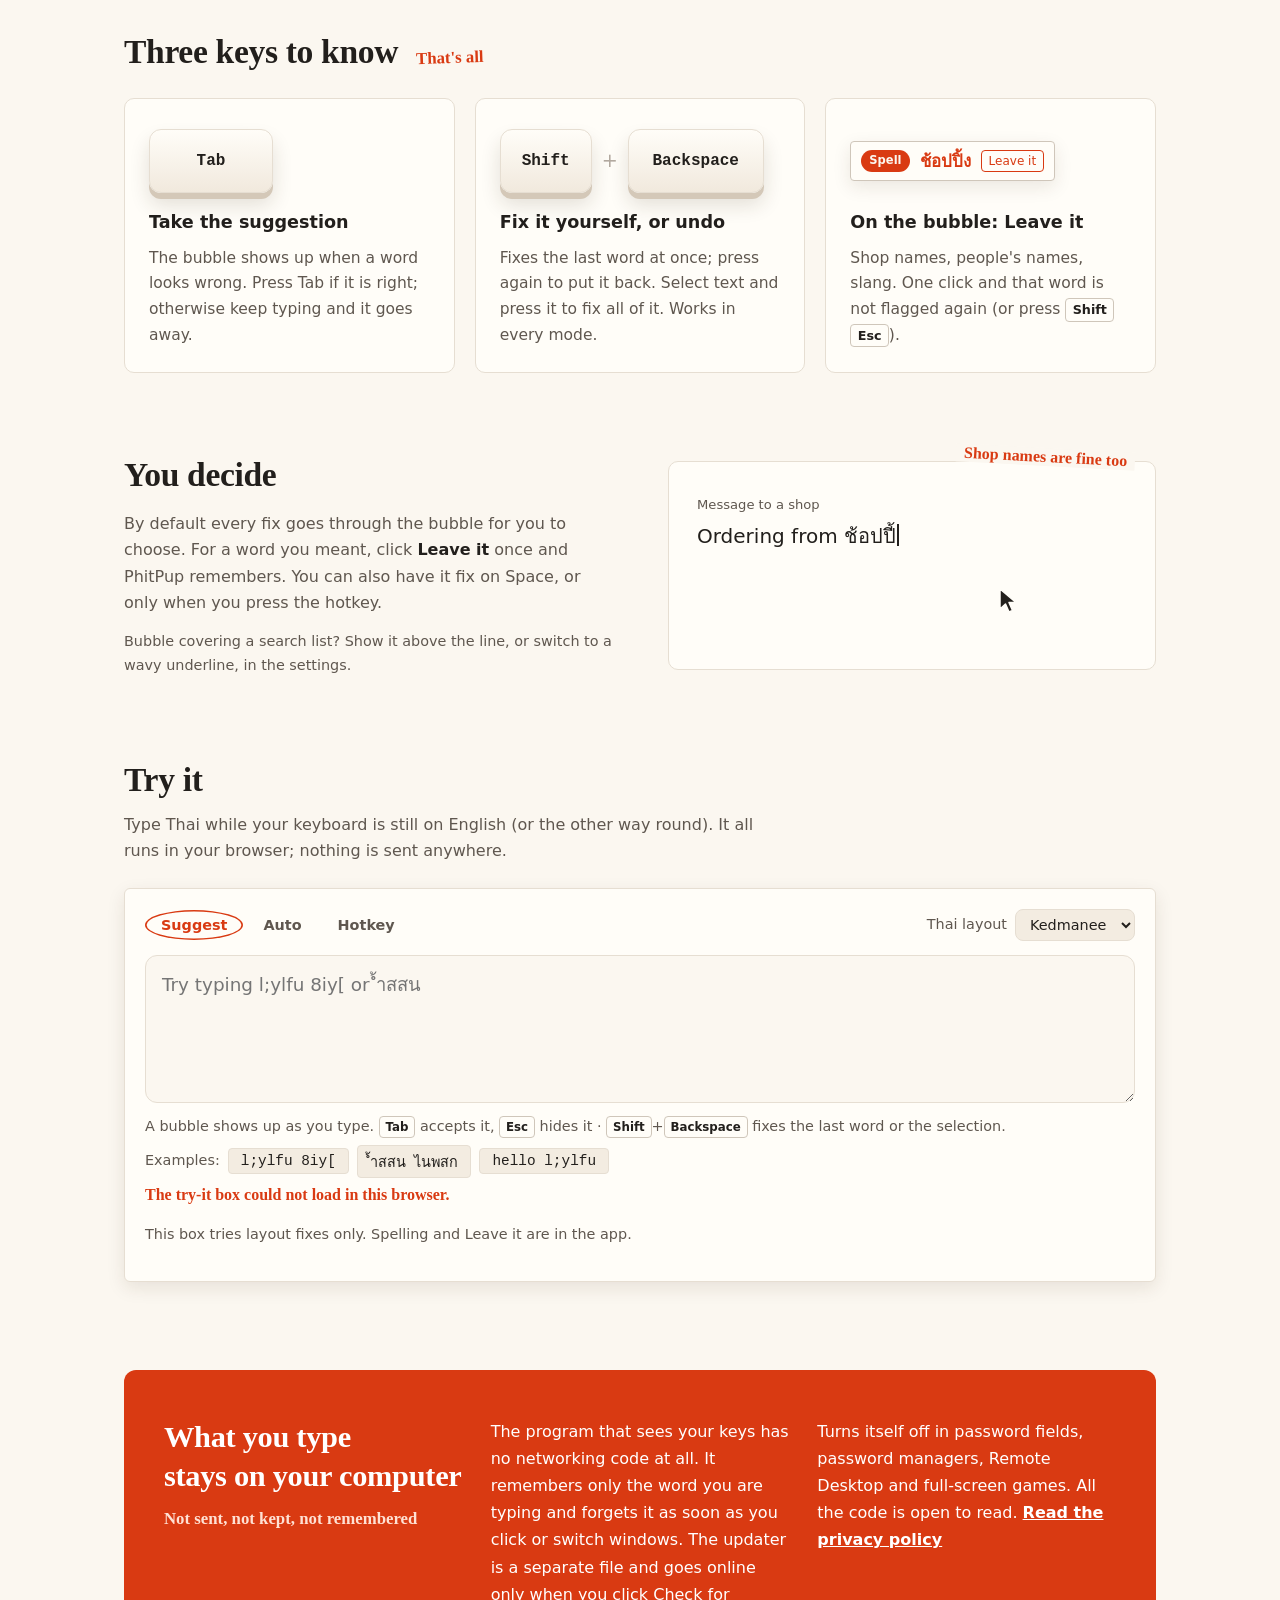
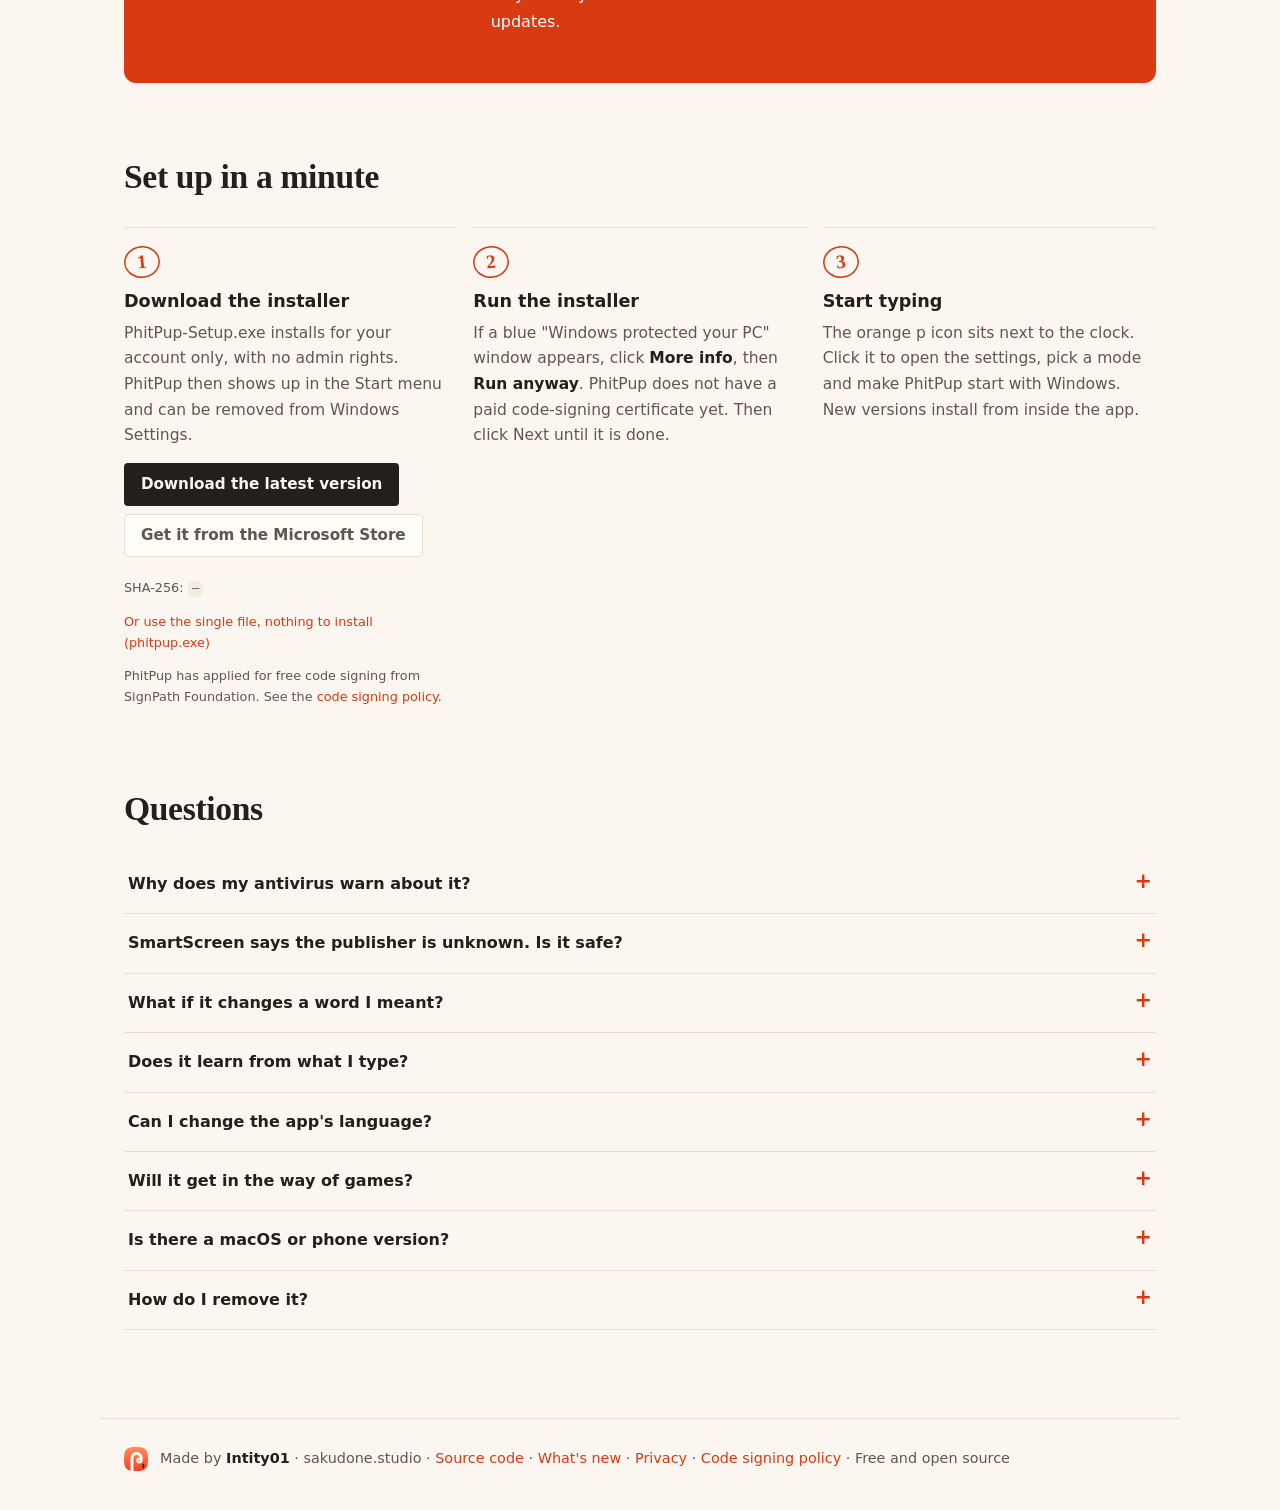
==== commit c024bea4: "Official downloads include the Microsoft Store; the team is sakudone.studio TRADEMARKS.md, the READM" ====
--- a/site/index.html
+++ b/site/index.html
@@ -257,7 +257,7 @@
 
 <footer>
   <img src="logo.svg" alt="" width="24" height="24">
-  <p><span data-i18n="footer.made">ทำโดย</span> <b>Intity01</b> · sukudone.team-dev · <a id="source" href="#" data-i18n="footer.source">ซอร์สโค้ด</a> · <a href="changes.html" data-i18n="footer.changes">มีอะไรใหม่</a> · <a href="privacy.html" data-i18n="footer.privacy">ความเป็นส่วนตัว</a> · <a href="signing.html">Code signing policy</a> · <span data-i18n="footer.license">ใช้ฟรี โอเพนซอร์ส</span></p>
+  <p><span data-i18n="footer.made">ทำโดย</span> <b>Intity01</b> · sakudone.studio · <a id="source" href="#" data-i18n="footer.source">ซอร์สโค้ด</a> · <a href="changes.html" data-i18n="footer.changes">มีอะไรใหม่</a> · <a href="privacy.html" data-i18n="footer.privacy">ความเป็นส่วนตัว</a> · <a href="signing.html">Code signing policy</a> · <span data-i18n="footer.license">ใช้ฟรี โอเพนซอร์ส</span></p>
 </footer>
 
 <script src="app.js"></script>
